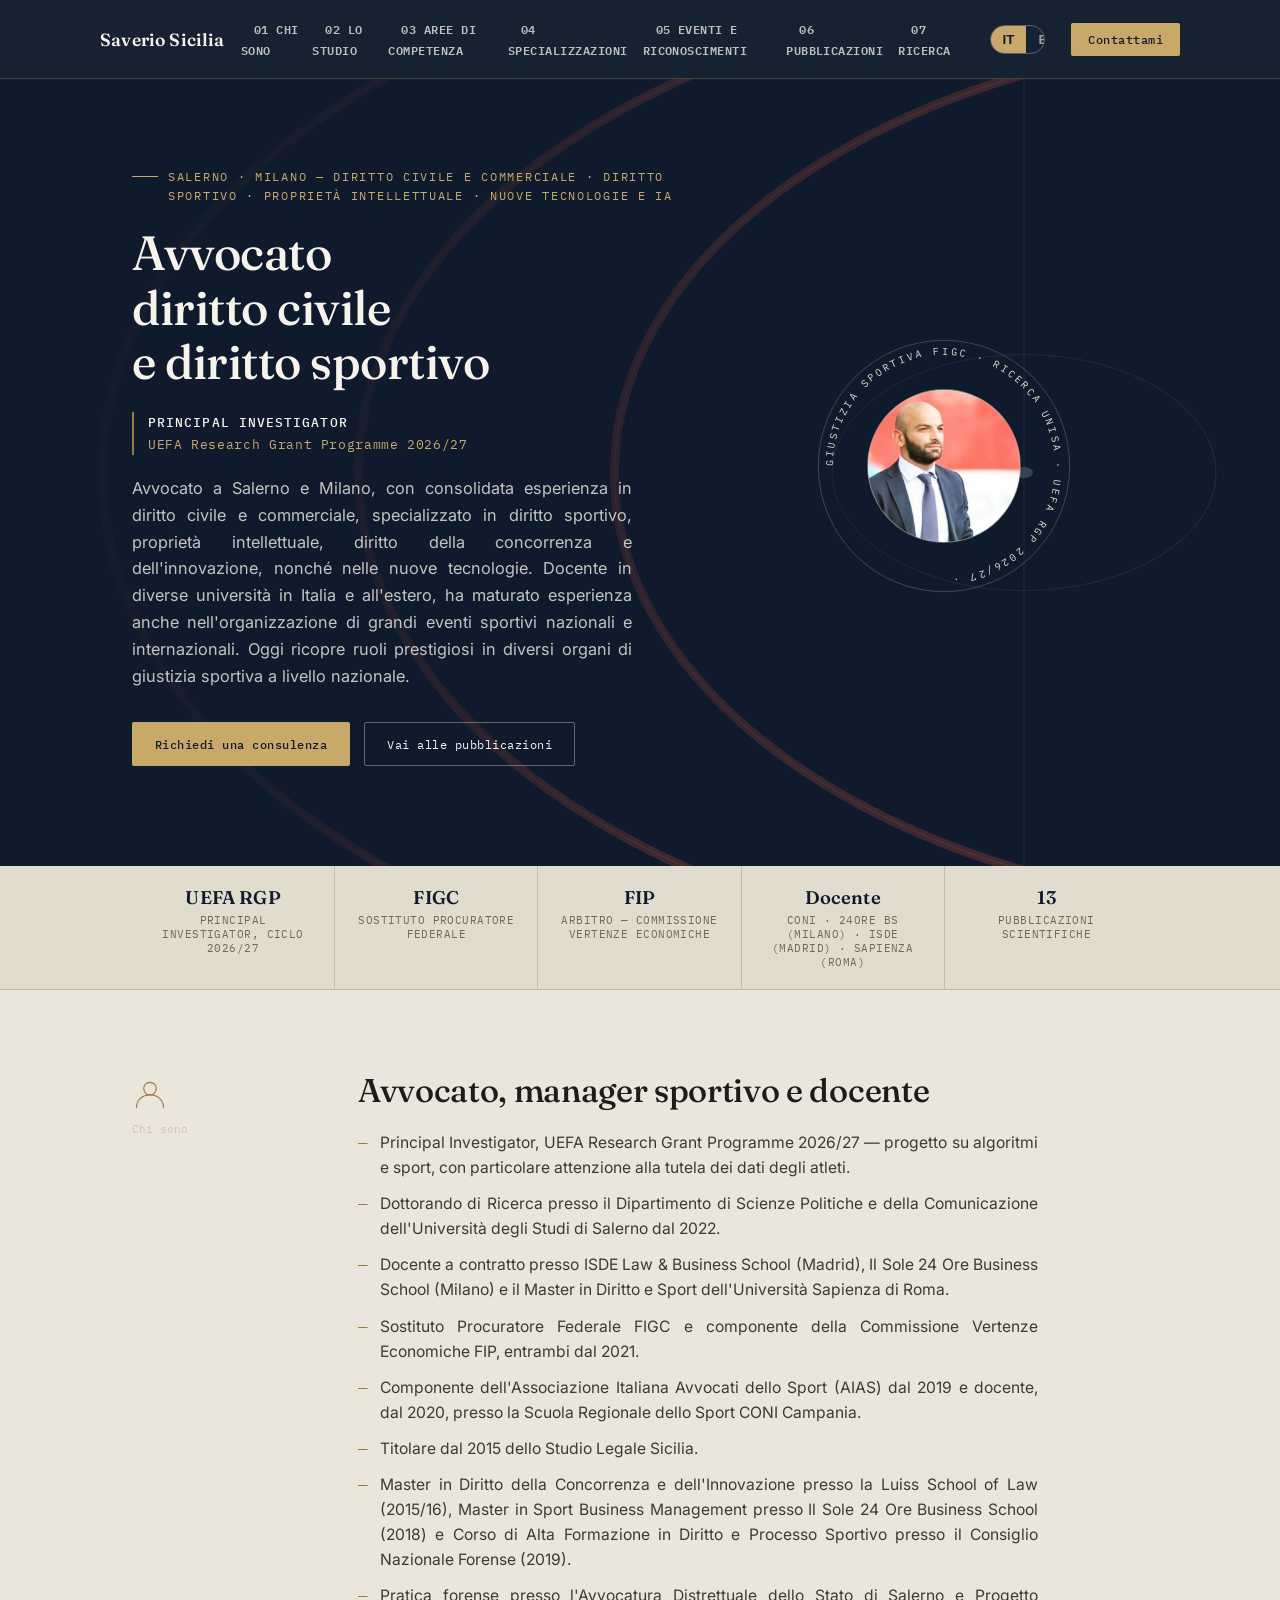
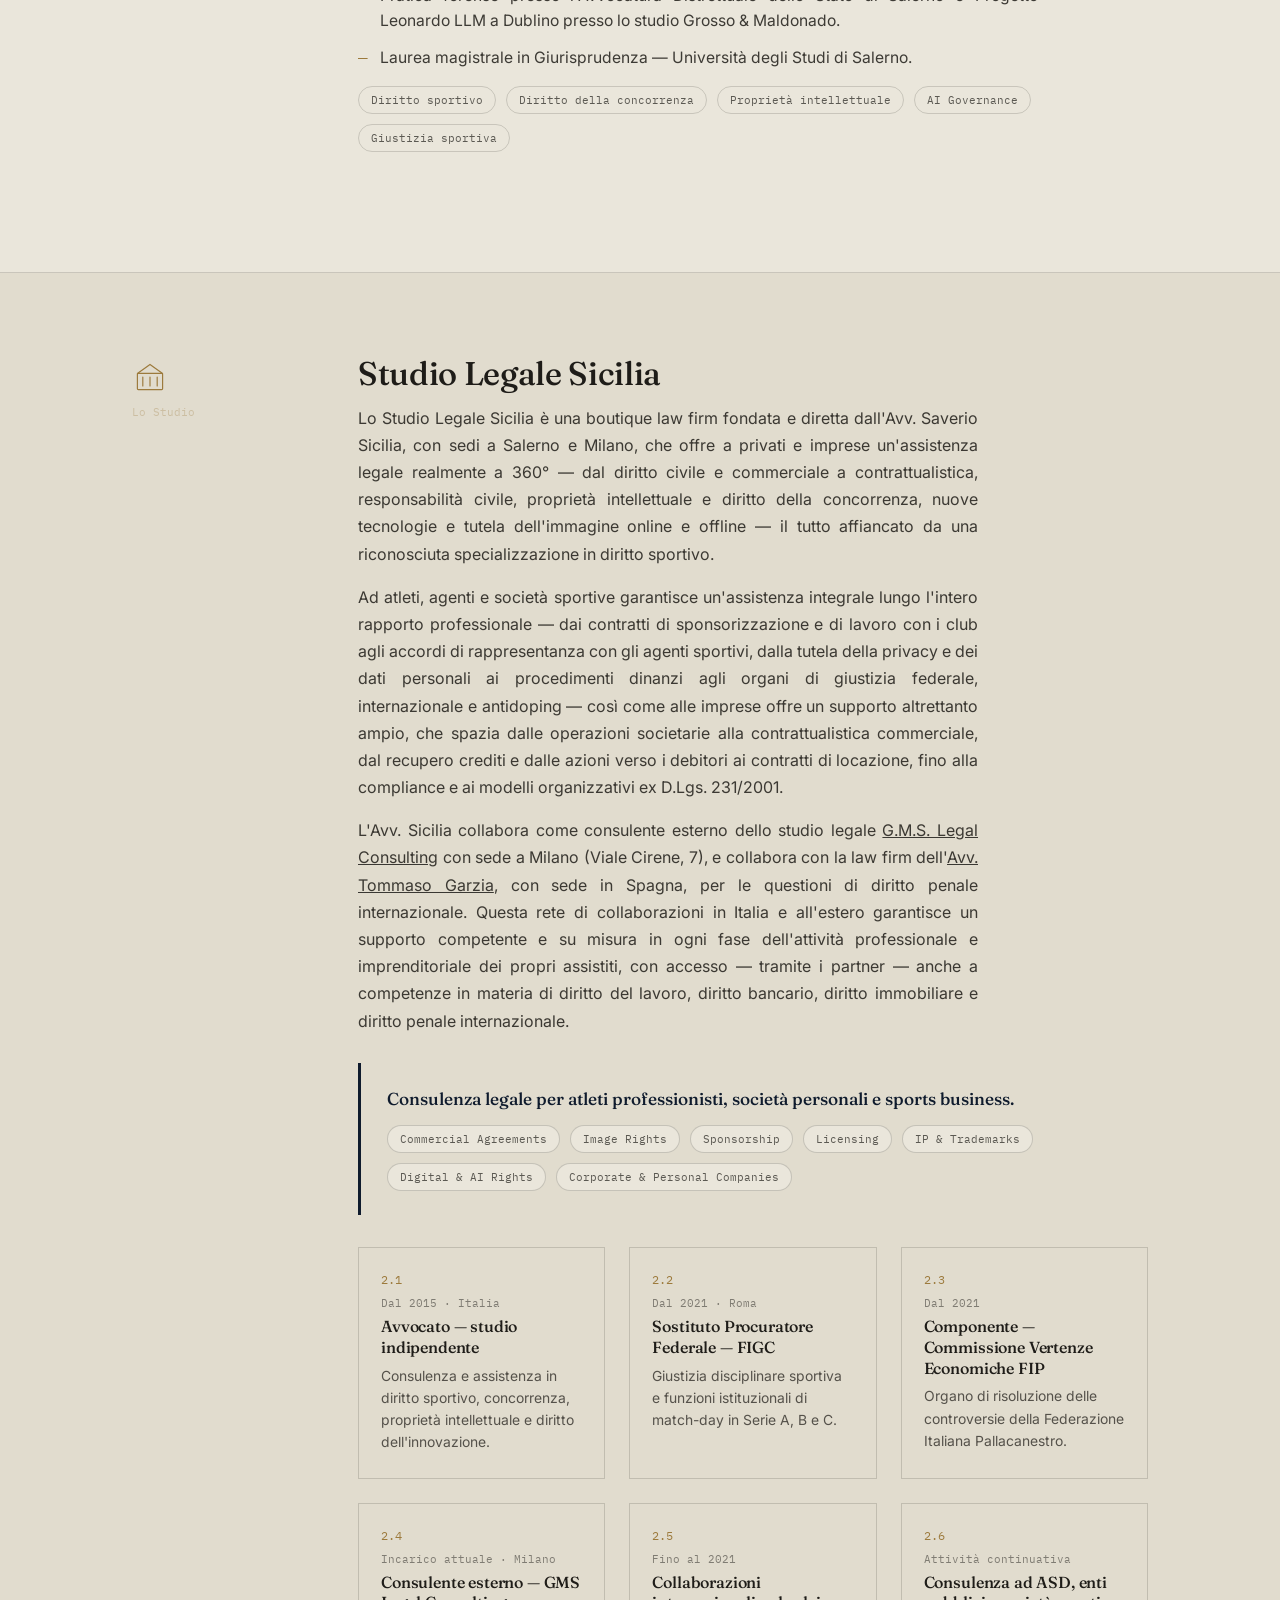
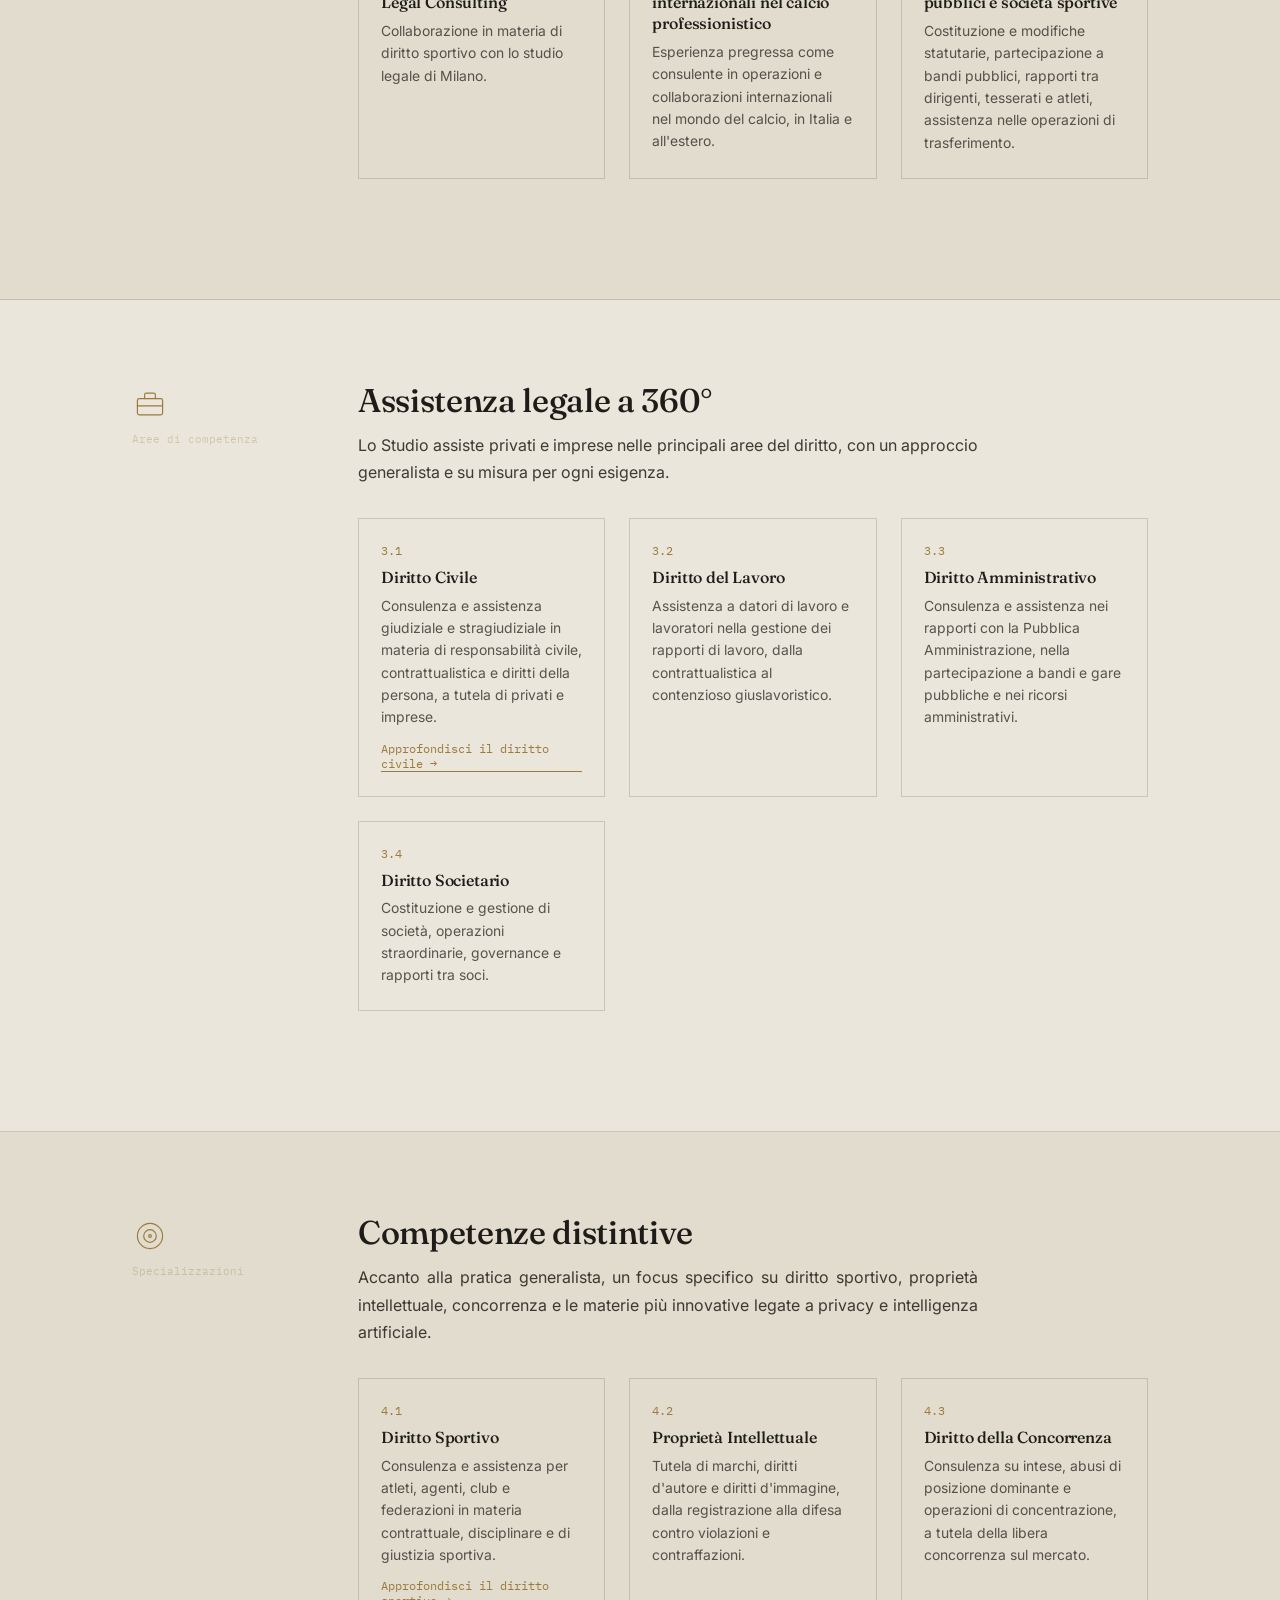
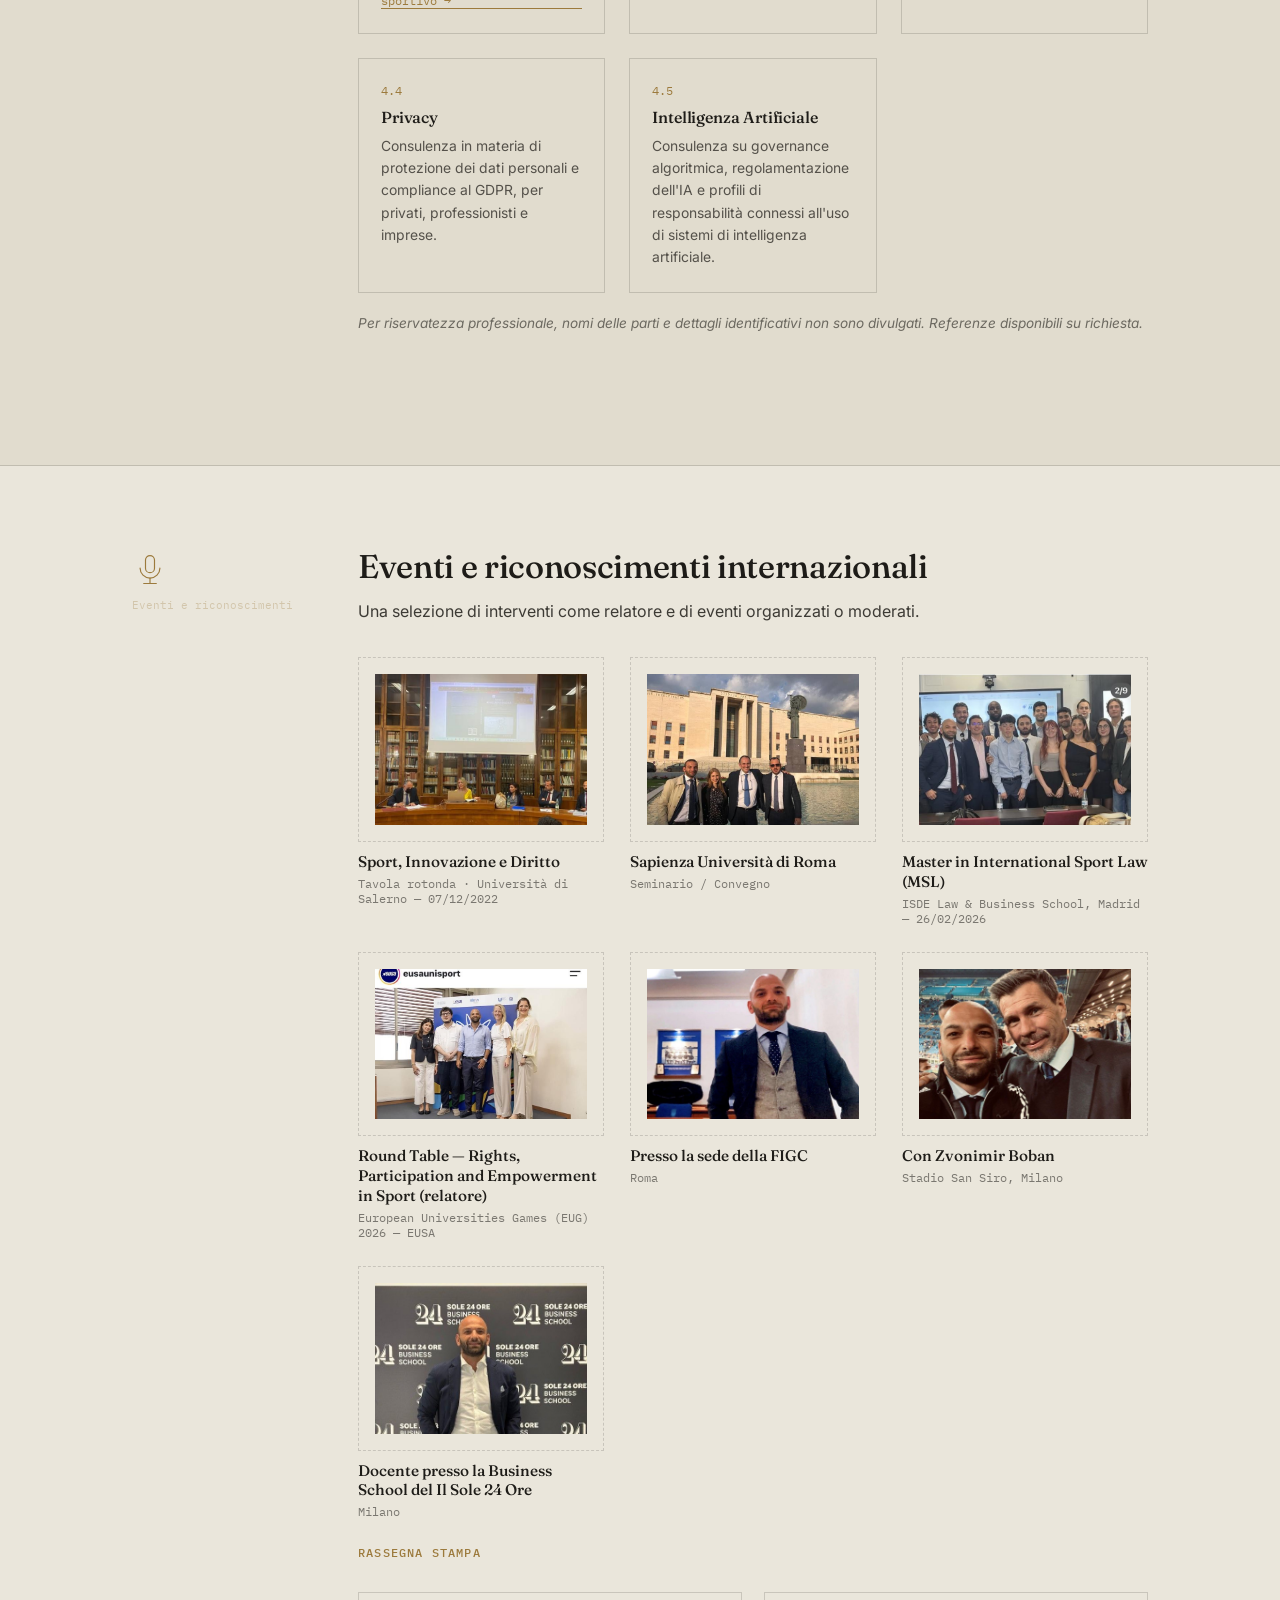
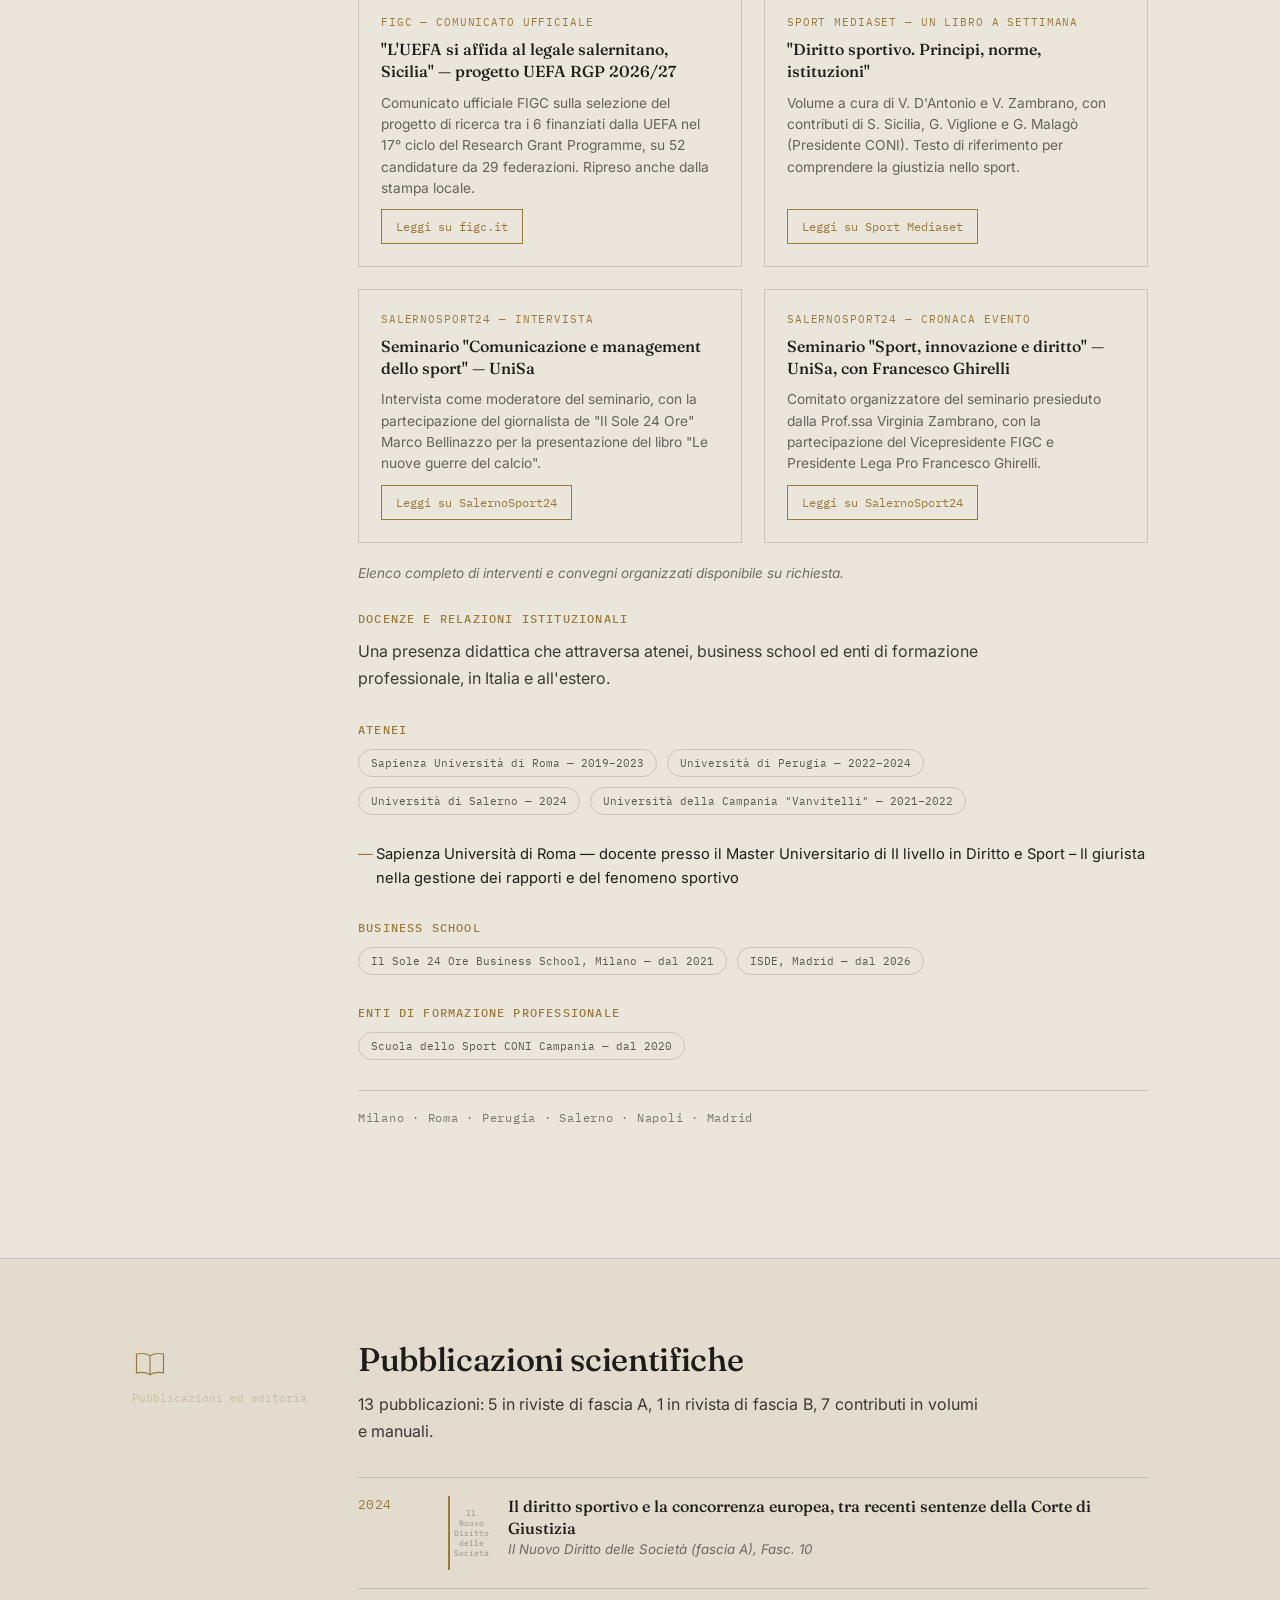
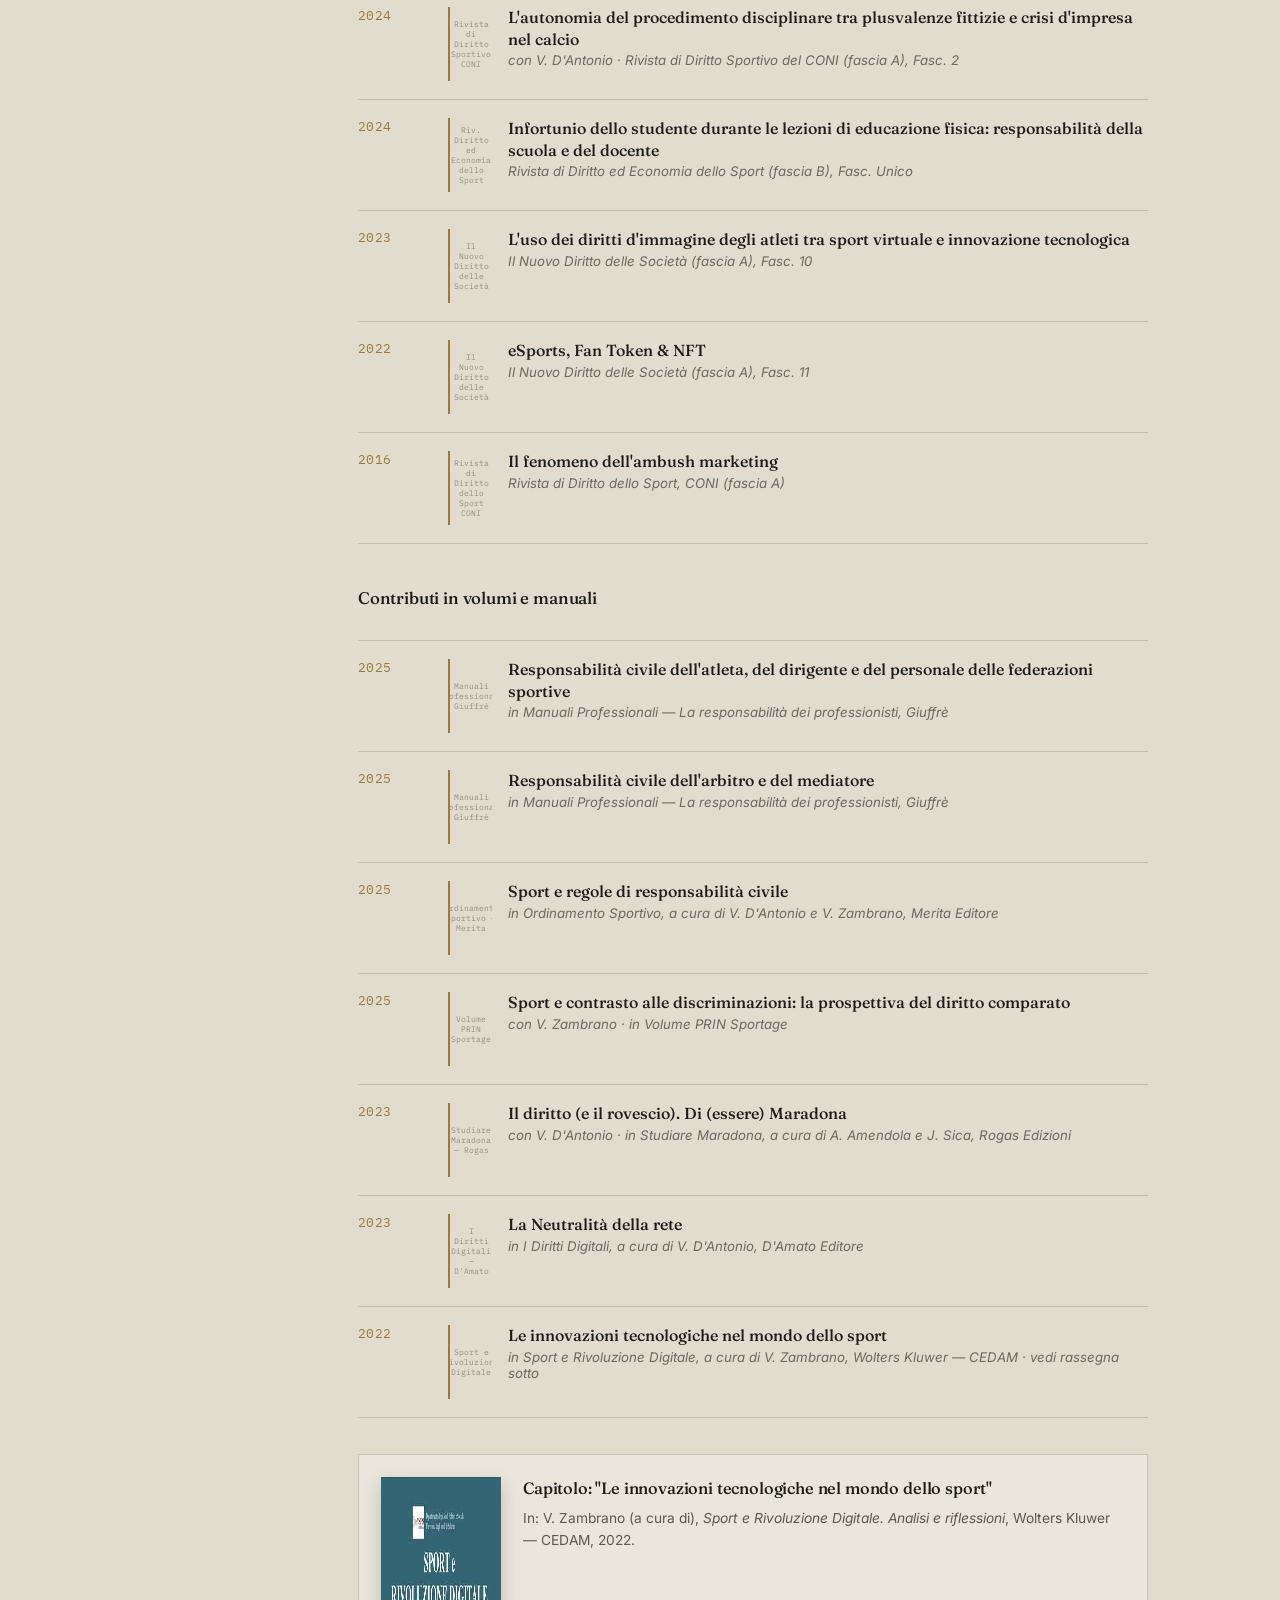
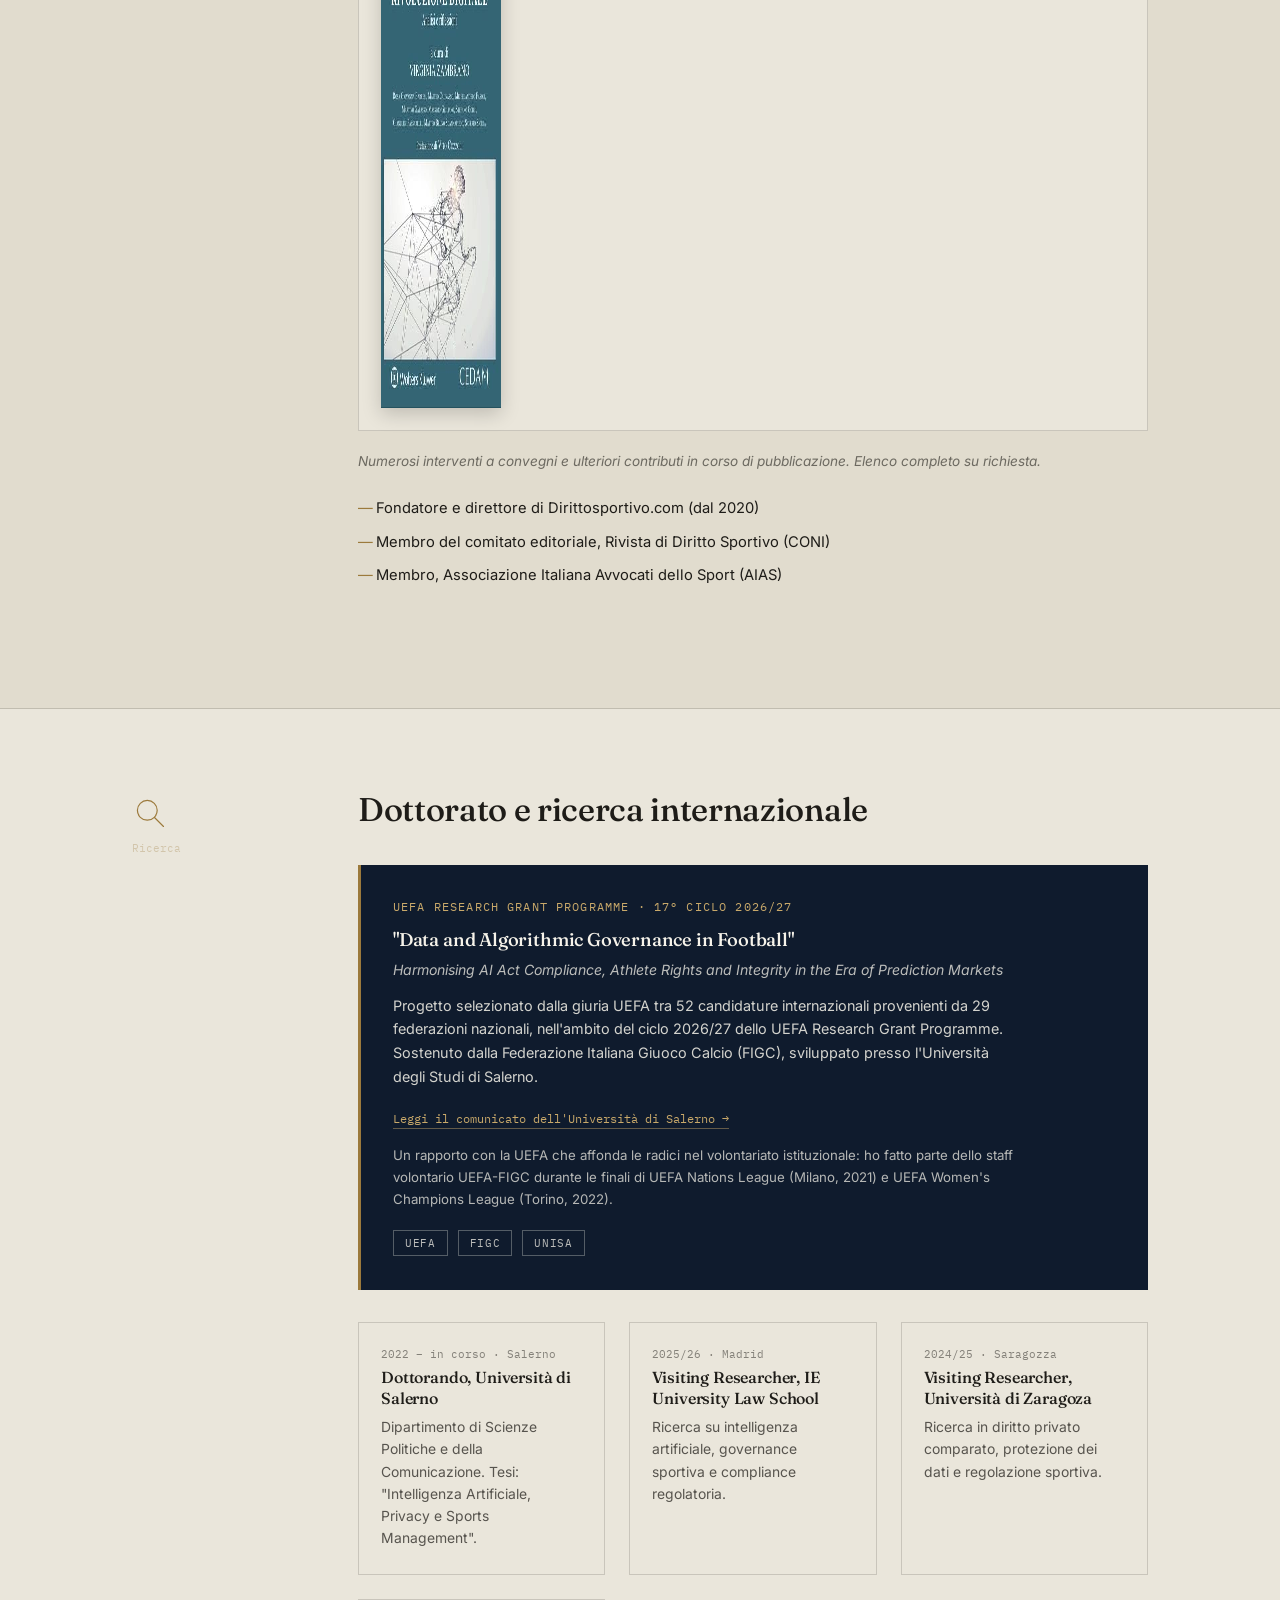
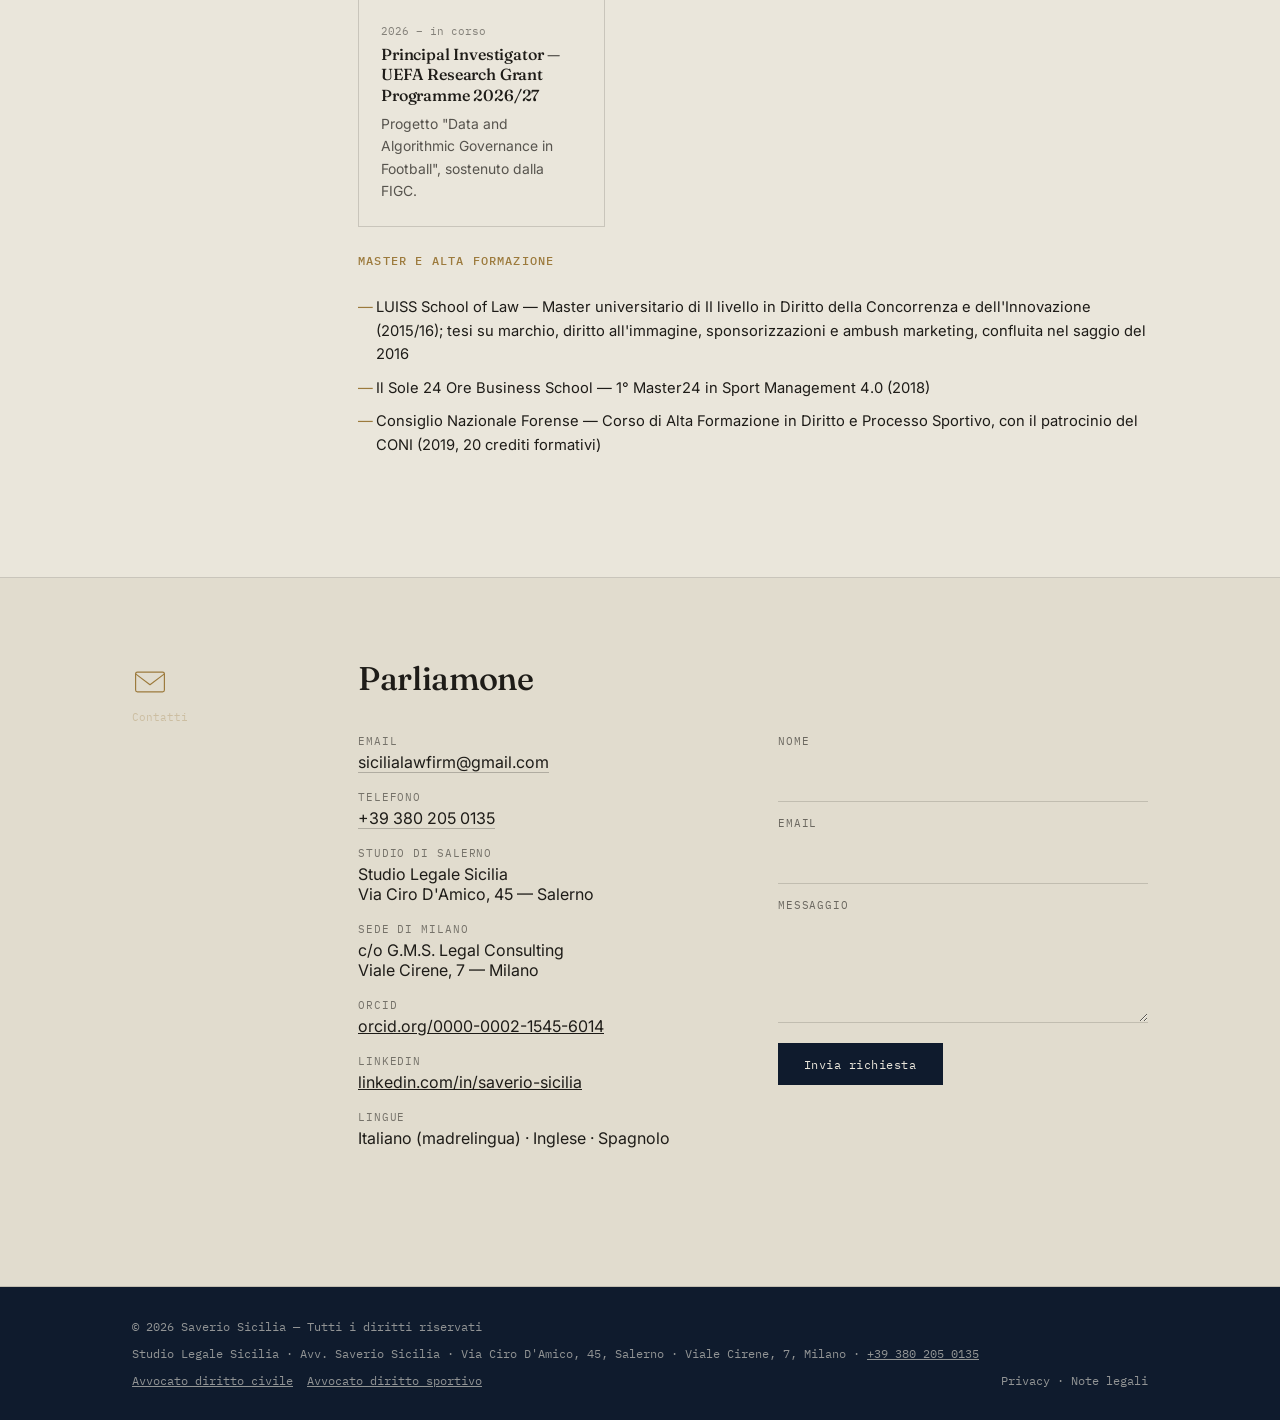
==== index.html @ bc9cfe5d "SEO e visibilità AI: pagine diritto civile e diritto sportivo, dati strutturati, foto ottimizzate - " ====
<!DOCTYPE html>
<html lang="it">
<head>
<meta charset="UTF-8">
<meta name="viewport" content="width=device-width, initial-scale=1.0">
<title>Avvocato Diritto Civile e Diritto Sportivo a Salerno e Milano | Avv. Saverio Sicilia</title>
<meta name="description" content="Avv. Saverio Sicilia — Studio Legale Sicilia, Salerno (Via Ciro D'Amico 45) e Milano (Viale Cirene 7). Avvocato civilista e di diritto sportivo: responsabilità civile, contratti, recupero crediti, contratti sportivi, agenti, sponsorizzazioni, diritti d'immagine e giustizia sportiva. Tel. +39 380 205 0135.">
<meta name="author" content="Saverio Sicilia">
<meta name="robots" content="index, follow, max-image-preview:large">
<link rel="alternate" type="text/plain" href="/llms.txt" title="Sintesi per assistenti AI">
<link rel="canonical" href="https://sicilialawfirm.it/">
<meta name="msvalidate.01" content="A976DEEF75B888488E20E91839288352" />

<meta property="og:type" content="website">
<meta property="og:site_name" content="Studio Legale Sicilia">
<meta property="og:title" content="Avvocato Diritto Civile e Diritto Sportivo a Salerno e Milano | Avv. Saverio Sicilia">
<meta property="og:description" content="Avv. Saverio Sicilia — Studio Legale Sicilia, Salerno (Via Ciro D'Amico 45) e Milano (Viale Cirene 7). Avvocato civilista e di diritto sportivo: responsabilità civile, contratti, recupero crediti, contratti sportivi, agenti, sponsorizzazioni, diritti d'immagine e giustizia sportiva. Tel. +39 380 205 0135.">
<meta property="og:url" content="https://sicilialawfirm.it/">
<meta property="og:locale" content="it_IT">
<meta name="twitter:card" content="summary">
<meta name="twitter:title" content="Avvocato Diritto Civile e Diritto Sportivo a Salerno e Milano | Avv. Saverio Sicilia">
<meta name="twitter:description" content="Avv. Saverio Sicilia — Studio Legale Sicilia, Salerno (Via Ciro D'Amico 45) e Milano (Viale Cirene 7). Avvocato civilista e di diritto sportivo: responsabilità civile, contratti, recupero crediti, contratti sportivi, agenti, sponsorizzazioni, diritti d'immagine e giustizia sportiva. Tel. +39 380 205 0135.">

<script type="application/ld+json">
{
 "@context": "https://schema.org",
 "@graph": [
  {
   "@type": "Person",
   "@id": "https://sicilialawfirm.it/#saverio-sicilia",
   "name": "Saverio Sicilia",
   "honorificPrefix": "Avv.",
   "jobTitle": "Avvocato",
   "url": "https://sicilialawfirm.it/",
   "image": "https://sicilialawfirm.it/img/avv-saverio-sicilia.jpg",
   "email": "mailto:sicilialawfirm@gmail.com",
   "telephone": "+39 380 205 0135",
   "worksFor": {
    "@id": "https://sicilialawfirm.it/#studio"
   },
   "alumniOf": [
    {
     "@type": "CollegeOrUniversity",
     "name": "Università degli Studi di Salerno"
    },
    {
     "@type": "CollegeOrUniversity",
     "name": "Luiss School of Law"
    }
   ],
   "memberOf": [
    {
     "@type": "Organization",
     "name": "Associazione Italiana Avvocati dello Sport (AIAS)"
    }
   ],
   "knowsAbout": [
    "Diritto civile",
    "Responsabilità civile e risarcimento del danno",
    "Contrattualistica",
    "Recupero crediti",
    "Locazioni",
    "Diritto condominiale",
    "Diritto commerciale",
    "Diritto sportivo",
    "Giustizia sportiva",
    "Contratti di lavoro sportivo",
    "Agenti sportivi",
    "Sponsorizzazioni sportive",
    "Diritti d'immagine degli atleti",
    "Proprietà intellettuale",
    "Diritto della concorrenza",
    "Privacy e GDPR",
    "Intelligenza artificiale e AI Act"
   ],
   "knowsLanguage": [
    "it",
    "en",
    "es"
   ],
   "sameAs": [
    "https://www.linkedin.com/in/saverio-sicilia",
    "https://orcid.org/0000-0002-1545-6014",
    "https://www.figc.it/it/federazione/news/uefa-research-grant-programme-2026-27-il-progetto-di-ricerca-dellavvocato-saverio-sicilia-e-supportato-dalla-figc-tra-i-lavori-selezionati-l1f13q9u",
    "https://www.unisa.it/unisa-rescue-page/dettaglio/id/529/module/326/row/30064/uefa-seleziona-un-progetto-dell-universita-di-salerno"
   ]
  },
  {
   "@type": [
    "LegalService",
    "Attorney"
   ],
   "@id": "https://sicilialawfirm.it/#studio",
   "name": "Studio Legale Sicilia",
   "alternateName": [
    "Studio Legale Avv. Saverio Sicilia",
    "Sicilia Law Firm"
   ],
   "description": "Studio legale a Salerno e Milano: diritto civile e diritto sportivo, contrattualistica, responsabilità civile, proprietà intellettuale e nuove tecnologie.",
   "url": "https://sicilialawfirm.it/",
   "telephone": "+39 380 205 0135",
   "email": "mailto:sicilialawfirm@gmail.com",
   "image": "https://sicilialawfirm.it/img/sede-figc-roma.jpg",
   "founder": {
    "@id": "https://sicilialawfirm.it/#saverio-sicilia"
   },
   "foundingDate": "2015",
   "address": {
    "@type": "PostalAddress",
    "streetAddress": "Via Ciro D'Amico, 45",
    "addressLocality": "Salerno",
    "addressRegion": "SA",
    "addressCountry": "IT"
   },
   "location": [
    {
     "@type": "Place",
     "name": "Studio Legale Sicilia — Salerno",
     "address": {
      "@type": "PostalAddress",
      "streetAddress": "Via Ciro D'Amico, 45",
      "addressLocality": "Salerno",
      "addressRegion": "SA",
      "addressCountry": "IT"
     }
    },
    {
     "@type": "Place",
     "name": "Sede di Milano c/o G.M.S. Legal Consulting",
     "address": {
      "@type": "PostalAddress",
      "streetAddress": "Viale Cirene, 7",
      "addressLocality": "Milano",
      "addressRegion": "MI",
      "addressCountry": "IT"
     }
    }
   ],
   "areaServed": [
    {
     "@type": "City",
     "name": "Salerno"
    },
    {
     "@type": "City",
     "name": "Milano"
    },
    {
     "@type": "AdministrativeArea",
     "name": "Campania"
    },
    {
     "@type": "AdministrativeArea",
     "name": "Lombardia"
    },
    {
     "@type": "Country",
     "name": "Italia"
    }
   ],
   "knowsAbout": [
    "Diritto civile",
    "Responsabilità civile e risarcimento del danno",
    "Contrattualistica",
    "Recupero crediti",
    "Locazioni",
    "Diritto condominiale",
    "Diritto commerciale",
    "Diritto sportivo",
    "Giustizia sportiva",
    "Contratti di lavoro sportivo",
    "Agenti sportivi",
    "Sponsorizzazioni sportive",
    "Diritti d'immagine degli atleti",
    "Proprietà intellettuale",
    "Diritto della concorrenza",
    "Privacy e GDPR",
    "Intelligenza artificiale e AI Act"
   ],
   "hasOfferCatalog": {
    "@type": "OfferCatalog",
    "name": "Aree di attività",
    "itemListElement": [
     {
      "@type": "Offer",
      "itemOffered": {
       "@type": "Service",
       "name": "Avvocato diritto civile",
       "url": "https://sicilialawfirm.it/avvocato-diritto-civile/"
      }
     },
     {
      "@type": "Offer",
      "itemOffered": {
       "@type": "Service",
       "name": "Avvocato diritto sportivo",
       "url": "https://sicilialawfirm.it/avvocato-diritto-sportivo/"
      }
     }
    ]
   },
   "sameAs": [
    "https://www.linkedin.com/in/saverio-sicilia",
    "https://orcid.org/0000-0002-1545-6014",
    "https://www.figc.it/it/federazione/news/uefa-research-grant-programme-2026-27-il-progetto-di-ricerca-dellavvocato-saverio-sicilia-e-supportato-dalla-figc-tra-i-lavori-selezionati-l1f13q9u",
    "https://www.unisa.it/unisa-rescue-page/dettaglio/id/529/module/326/row/30064/uefa-seleziona-un-progetto-dell-universita-di-salerno"
   ]
  },
  {
   "@type": "WebSite",
   "@id": "https://sicilialawfirm.it/#website",
   "url": "https://sicilialawfirm.it/",
   "name": "Studio Legale Sicilia — Avv. Saverio Sicilia",
   "inLanguage": [
    "it-IT",
    "en"
   ],
   "publisher": {
    "@id": "https://sicilialawfirm.it/#studio"
   }
  }
 ]
}
</script>

<link rel="preconnect" href="https://fonts.googleapis.com">
<link href="https://fonts.googleapis.com/css2?family=Fraunces:opsz,wght@9..144,300;9..144,400;9..144,500;9..144,600&family=Inter:wght@400;500;600;700&family=IBM+Plex+Mono:wght@400;500&display=swap" rel="stylesheet">
<link rel="stylesheet" href="/assets/style.css">
</head>
<body class="lang-it">

<header>
  <div class="wrap navbar">
    <a href="#top" class="brand">Saverio Sicilia</a>
    <button class="nav-toggle" id="navToggle" aria-expanded="false" aria-controls="navLinks">MENU</button>
    <div class="navbar-right">
      <ul class="links" id="navLinks">
        <li><a href="#chi-sono"><span class="it">01 Chi sono</span><span class="en">01 About</span></a></li>
        <li><a href="#studio"><span class="it">02 Lo Studio</span><span class="en">02 The Firm</span></a></li>
        <li><a href="#aree-competenza"><span class="it">03 Aree di competenza</span><span class="en">03 Practice Areas</span></a></li>
        <li><a href="#specializzazioni"><span class="it">04 Specializzazioni</span><span class="en">04 Specialisations</span></a></li>
        <li><a href="#eventi"><span class="it">05 Eventi e riconoscimenti</span><span class="en">05 Events & Recognitions</span></a></li>
        <li><a href="#pubblicazioni"><span class="it">06 Pubblicazioni</span><span class="en">06 Publications</span></a></li>
        <li><a href="#ricerca"><span class="it">07 Ricerca</span><span class="en">07 Research</span></a></li>
      </ul>
      <div class="lang-switch">
        <button id="btnIt" class="active" onclick="setLang('it')">IT</button>
        <button id="btnEn" onclick="setLang('en')">EN</button>
      </div>
      <a href="#contatti" class="btn btn-primary nav-cta"><span class="it">Contattami</span><span class="en">Contact</span></a>
    </div>
  </div>
</header>

<section class="hero" id="top">
  <div class="pitch-lines" aria-hidden="true">
    <svg viewBox="0 0 100 100" preserveAspectRatio="none">
      <!-- pista d'atletica stilizzata: curve concentriche sul lato destro -->
      <g fill="none" stroke-linecap="round">
        <path d="M 76 118 A 62 62 0 0 1 76 -18" stroke="var(--track-red)" stroke-width="9" opacity="0.85" vector-effect="non-scaling-stroke"/>
        <path d="M 76 118 A 62 62 0 0 1 76 -18" stroke="#F6F3EA" stroke-width="0.4" opacity="0.55" vector-effect="non-scaling-stroke"/>
        <path d="M 90 112 A 48 48 0 0 1 90 -12" stroke="var(--track-red)" stroke-width="9" opacity="0.7" vector-effect="non-scaling-stroke"/>
        <path d="M 90 112 A 48 48 0 0 1 90 -12" stroke="#F6F3EA" stroke-width="0.4" opacity="0.45" vector-effect="non-scaling-stroke"/>
        <path d="M 104 106 A 34 34 0 0 1 104 -6" stroke="var(--track-red)" stroke-width="9" opacity="0.55" vector-effect="non-scaling-stroke"/>
        <path d="M 104 106 A 34 34 0 0 1 104 -6" stroke="#F6F3EA" stroke-width="0.4" opacity="0.35" vector-effect="non-scaling-stroke"/>
      </g>
      <!-- campo interno: linee di gioco -->
      <g stroke="#F6F3EA" fill="none" opacity="0.3" vector-effect="non-scaling-stroke">
        <circle cx="80" cy="50" r="15" stroke-width="0.4" vector-effect="non-scaling-stroke"/>
        <circle cx="80" cy="50" r="0.7" fill="#F6F3EA" stroke="none"/>
        <line x1="80" y1="0" x2="80" y2="100" stroke-width="0.4" vector-effect="non-scaling-stroke"/>
      </g>
    </svg>
  </div>
  <div class="wrap">
    <div>
      <div class="eyebrow"><span class="bar"></span>
        <span class="it">Salerno · Milano — Diritto Civile e Commerciale · Diritto Sportivo · Proprietà Intellettuale · Nuove Tecnologie e IA</span>
        <span class="en">Salerno · Milan — Civil & Commercial Law · Sports Law · Intellectual Property · New Technologies & AI</span>
      </div>
      <h1>
        <span class="it">Avvocato<br>diritto civile<br>e diritto sportivo</span>
        <span class="en">Attorney-at-Law<br>civil law<br>and sports law</span>
      </h1>
      <div class="uefa-tag">
        <strong>Principal Investigator</strong>
        UEFA Research Grant Programme 2026/27
      </div>
      <p class="lede">
        <span class="it">Avvocato a Salerno e Milano, con consolidata esperienza in diritto civile e commerciale, specializzato in diritto sportivo, proprietà intellettuale, diritto della concorrenza e dell'innovazione, nonché nelle nuove tecnologie. Docente in diverse università in Italia e all'estero, ha maturato esperienza anche nell'organizzazione di grandi eventi sportivi nazionali e internazionali. Oggi ricopre ruoli prestigiosi in diversi organi di giustizia sportiva a livello nazionale.</span>
        <span class="en">Attorney-at-Law based in Salerno and Milan, with solid experience in civil and commercial law, specialising in sports law, intellectual property, competition and innovation law, as well as new technologies. A lecturer at several universities in Italy and abroad, he has also gained experience organising major national and international sporting events. He currently holds prestigious roles within several national sports justice bodies.</span>
      </p>
      <div class="cta-row">
        <a href="#contatti" class="btn btn-primary"><span class="it">Richiedi una consulenza</span><span class="en">Get in touch</span></a>
        <a href="#pubblicazioni" class="btn btn-ghost"><span class="it">Vai alle pubblicazioni</span><span class="en">View publications</span></a>
      </div>
    </div>
    <div class="seal-wrap">
      <div class="seal" aria-hidden="true">
        <svg viewBox="0 0 300 300">
          <defs>
            <clipPath id="photoClip"><circle cx="150" cy="150" r="88"/></clipPath>
          </defs>
          <image x="62" y="62" width="176" height="176" href="/img/avv-saverio-sicilia.jpg" clip-path="url(#photoClip)" preserveAspectRatio="xMidYMid slice"/>
          <circle cx="150" cy="150" r="88" fill="none" stroke="#E7E1D2" stroke-opacity="0.4" stroke-width="1.5"/>
          <g class="seal-ring-text">
            <path id="ringPath" d="M 150,150 m -128,0 a 128,128 0 1,1 256,0 a 128,128 0 1,1 -256,0" fill="none"/>
            <text font-family="IBM Plex Mono, monospace" font-size="11.5" fill="#E7E1D2" letter-spacing="3">
              <textPath href="#ringPath" startOffset="0%">GIUSTIZIA SPORTIVA FIGC · RICERCA UNISA · UEFA RGP 2026/27 ·</textPath>
            </text>
          </g>
          <circle cx="150" cy="150" r="145" fill="none" stroke="#E7E1D2" stroke-opacity="0.25"/>
        </svg>
      </div>
    </div>
  </div>
</section>

<div class="trust-bar">
  <div class="wrap">
    <div class="trust-item">
      <span class="trust-num">UEFA RGP</span>
      <span class="trust-label it">Principal Investigator, ciclo 2026/27</span><span class="trust-label en">Principal Investigator, 2026/27 cycle</span>
    </div>
    <div class="trust-item">
      <span class="trust-num">FIGC</span>
      <span class="trust-label it">Sostituto Procuratore Federale</span><span class="trust-label en">Deputy Federal Prosecutor</span>
    </div>
    <div class="trust-item">
      <span class="trust-num">FIP</span>
      <span class="trust-label it">Arbitro — Commissione Vertenze Economiche</span><span class="trust-label en">Arbitrator — Economic Disputes Commission</span>
    </div>
    <div class="trust-item">
      <span class="trust-num">Docente</span>
      <span class="trust-label it">CONI · 24ORE BS (Milano) · ISDE (Madrid) · Sapienza (Roma)</span><span class="trust-label en">CONI · 24ORE BS (Milan) · ISDE (Madrid) · Sapienza (Rome)</span>
    </div>
    <div class="trust-item">
      <span class="trust-num">13</span>
      <span class="trust-label it">Pubblicazioni scientifiche</span><span class="trust-label en">Scientific publications</span>
    </div>
  </div>
</div>

<section class="article" id="chi-sono">
  <div class="wrap">
    <div class="art-head">
      <div class="art-num">
        <svg class="art-icon" viewBox="0 0 40 40" xmlns="http://www.w3.org/2000/svg"><circle cx="20" cy="14" r="7"/><path d="M5 35c0-8.5 6.5-14 15-14s15 5.5 15 14"/></svg>
        <span><span class="it">Chi sono</span><span class="en">About</span></span></div>
      <div>
        <h2 class="reveal"><span class="it">Avvocato, manager sportivo e docente</span><span class="en">Attorney-at-Law, sports manager and lecturer</span></h2>
        <ul class="key-points reveal">
          <li><span class="it">Principal Investigator, UEFA Research Grant Programme 2026/27 — progetto su algoritmi e sport, con particolare attenzione alla tutela dei dati degli atleti.</span><span class="en">Principal Investigator, UEFA Research Grant Programme 2026/27 — a project on algorithms and sport, with particular attention to athlete data protection.</span></li>
          <li><span class="it">Dottorando di Ricerca presso il Dipartimento di Scienze Politiche e della Comunicazione dell'Università degli Studi di Salerno dal 2022.</span><span class="en">PhD candidate at the Department of Political and Communication Sciences, University of Salerno, since 2022.</span></li>
          <li><span class="it">Docente a contratto presso ISDE Law &amp; Business School (Madrid), Il Sole 24 Ore Business School (Milano) e il Master in Diritto e Sport dell'Università Sapienza di Roma.</span><span class="en">Adjunct lecturer at ISDE Law &amp; Business School (Madrid), Il Sole 24 Ore Business School (Milan) and the Master's in Sports Law at Sapienza University of Rome.</span></li>
          <li><span class="it">Sostituto Procuratore Federale FIGC e componente della Commissione Vertenze Economiche FIP, entrambi dal 2021.</span><span class="en">Deputy Federal Prosecutor at FIGC and member of the FIP Economic Disputes Commission, both since 2021.</span></li>
          <li><span class="it">Componente dell'Associazione Italiana Avvocati dello Sport (AIAS) dal 2019 e docente, dal 2020, presso la Scuola Regionale dello Sport CONI Campania.</span><span class="en">Member of the Italian Association of Sports Lawyers (AIAS) since 2019 and lecturer at the CONI Campania Regional School of Sport since 2020.</span></li>
          <li><span class="it">Titolare dal 2015 dello Studio Legale Sicilia.</span><span class="en">Founder of Studio Legale Sicilia since 2015.</span></li>
          <li><span class="it">Master in Diritto della Concorrenza e dell'Innovazione presso la Luiss School of Law (2015/16), Master in Sport Business Management presso Il Sole 24 Ore Business School (2018) e Corso di Alta Formazione in Diritto e Processo Sportivo presso il Consiglio Nazionale Forense (2019).</span><span class="en">Master's in Competition and Innovation Law at Luiss School of Law (2015/16), Master's in Sport Business Management at Il Sole 24 Ore Business School (2018) and Advanced Training Course in Sports Law and Procedure at the Italian National Bar Council (CNF) (2019).</span></li>
          <li><span class="it">Pratica forense presso l'Avvocatura Distrettuale dello Stato di Salerno e Progetto Leonardo LLM a Dublino presso lo studio Grosso &amp; Maldonado.</span><span class="en">Legal traineeship at the District State Advocacy Office of Salerno and Leonardo LLM Project in Dublin at Grosso &amp; Maldonado.</span></li>
          <li><span class="it">Laurea magistrale in Giurisprudenza — Università degli Studi di Salerno.</span><span class="en">Master's degree in Law — University of Salerno.</span></li>
        </ul>
        <div class="tag-row reveal">
          <span class="tag it">Diritto sportivo</span><span class="tag en">Sports law</span>
          <span class="tag it">Diritto della concorrenza</span><span class="tag en">Competition law</span>
          <span class="tag it">Proprietà intellettuale</span><span class="tag en">Intellectual property</span>
          <span class="tag it">AI Governance</span><span class="tag en">AI Governance</span>
          <span class="tag it">Giustizia sportiva</span><span class="tag en">Sports justice</span>
        </div>
      </div>
    </div>
  </div>
</section>

<section class="article alt" id="studio">
  <div class="wrap">
    <div class="art-head">
      <div class="art-num">
        <svg class="art-icon" viewBox="0 0 40 40" xmlns="http://www.w3.org/2000/svg"><rect x="6" y="16" width="28" height="18" rx="1"/><path d="M6 16 20 6 34 16"/><line x1="12" y1="20" x2="12" y2="30"/><line x1="20" y1="20" x2="20" y2="30"/><line x1="28" y1="20" x2="28" y2="30"/></svg>
        <span><span class="it">Lo Studio</span><span class="en">The Firm</span></span></div>
      <div>
        <h2 class="reveal"><span class="it">Studio Legale Sicilia</span><span class="en">Studio Legale Sicilia</span></h2>
        <p class="sub reveal">
          <span class="it">Lo Studio Legale Sicilia è una boutique law firm fondata e diretta dall'Avv. Saverio Sicilia, con sedi a Salerno e Milano, che offre a privati e imprese un'assistenza legale realmente a 360° — dal diritto civile e commerciale a contrattualistica, responsabilità civile, proprietà intellettuale e diritto della concorrenza, nuove tecnologie e tutela dell'immagine online e offline — il tutto affiancato da una riconosciuta specializzazione in diritto sportivo.</span>
          <span class="en">Studio Legale Sicilia is a boutique law firm founded and led by Avv. Saverio Sicilia, with offices in Salerno and Milan, providing private clients and businesses with truly comprehensive legal assistance — from civil and commercial law to contracts, civil liability, intellectual property and competition law, new technologies, and online and offline image protection — alongside a recognised specialisation in sports law.</span>
        </p>
        <p class="sub reveal" style="margin-top:14px;">
          <span class="it">Ad atleti, agenti e società sportive garantisce un'assistenza integrale lungo l'intero rapporto professionale — dai contratti di sponsorizzazione e di lavoro con i club agli accordi di rappresentanza con gli agenti sportivi, dalla tutela della privacy e dei dati personali ai procedimenti dinanzi agli organi di giustizia federale, internazionale e antidoping — così come alle imprese offre un supporto altrettanto ampio, che spazia dalle operazioni societarie alla contrattualistica commerciale, dal recupero crediti e dalle azioni verso i debitori ai contratti di locazione, fino alla compliance e ai modelli organizzativi ex D.Lgs. 231/2001.</span>
          <span class="en">For athletes, agents and sports clubs, it provides integrated assistance throughout the entire professional relationship — from sponsorship and employment contracts with clubs to representation agreements with sports agents, from privacy and data protection to proceedings before federal, international and anti-doping justice bodies — while offering businesses equally broad support, spanning corporate transactions, commercial contracts, debt recovery and actions against debtors, lease agreements, and compliance and organisational models under Legislative Decree 231/2001.</span>
        </p>
        <p class="sub reveal" style="margin-top:14px;">
          <span class="it">L'Avv. Sicilia collabora come consulente esterno dello studio legale <a href="https://www.gmslegal.it/index?lng=2" target="_blank" rel="noopener">G.M.S. Legal Consulting</a> con sede a Milano (Viale Cirene, 7), e collabora con la law firm dell'<a href="https://www.tommasogarzia.com" target="_blank" rel="noopener">Avv. Tommaso Garzia</a>, con sede in Spagna, per le questioni di diritto penale internazionale. Questa rete di collaborazioni in Italia e all'estero garantisce un supporto competente e su misura in ogni fase dell'attività professionale e imprenditoriale dei propri assistiti, con accesso — tramite i partner — anche a competenze in materia di diritto del lavoro, diritto bancario, diritto immobiliare e diritto penale internazionale.</span>
          <span class="en">Avv. Sicilia also works as an external consultant for the law firm <a href="https://www.gmslegal.it/index?lng=2" target="_blank" rel="noopener">G.M.S. Legal Consulting</a>, based in Milan (Viale Cirene, 7), and collaborates with the law firm of <a href="https://www.tommasogarzia.com" target="_blank" rel="noopener">Avv. Tommaso Garzia</a>, based in Spain, on international criminal law matters. This network of collaborations in Italy and abroad ensures competent, tailored support at every stage of clients' professional and business activity, with access — through its partners — to expertise in employment law, banking law, real estate law and international criminal law.</span>
        </p>

        <div class="advisory-box reveal">
          <p class="advisory-lede">
            <span class="it">Consulenza legale per atleti professionisti, società personali e sports business.</span>
            <span class="en">Legal advisory for professional athletes, personal companies and sports businesses.</span>
          </p>
          <div class="tag-row">
            <span class="tag">Commercial Agreements</span>
            <span class="tag">Image Rights</span>
            <span class="tag">Sponsorship</span>
            <span class="tag">Licensing</span>
            <span class="tag">IP &amp; Trademarks</span>
            <span class="tag">Digital &amp; AI Rights</span>
            <span class="tag">Corporate &amp; Personal Companies</span>
          </div>
        </div>

        <div class="grid-cards">
          <div class="card reveal">
            <span class="num">2.1</span>
            <span class="period it">Dal 2015 · Italia</span><span class="period en">Since 2015 · Italy</span>
            <h3 class="it">Avvocato — studio indipendente</h3><h3 class="en">Attorney-at-Law — independent practice</h3>
            <p class="it">Consulenza e assistenza in diritto sportivo, concorrenza, proprietà intellettuale e diritto dell'innovazione.</p>
            <p class="en">Advisory and litigation in sports law, competition law, intellectual property and innovation law.</p>
          </div>
          <div class="card reveal">
            <span class="num">2.2</span>
            <span class="period it">Dal 2021 · Roma</span><span class="period en">Since 2021 · Rome</span>
            <h3 class="it">Sostituto Procuratore Federale — FIGC</h3><h3 class="en">Deputy Federal Prosecutor — FIGC</h3>
            <p class="it">Giustizia disciplinare sportiva e funzioni istituzionali di match-day in Serie A, B e C.</p>
            <p class="en">Sports disciplinary justice and institutional match-day duties in Serie A, B and C.</p>
          </div>
          <div class="card reveal">
            <span class="num">2.3</span>
            <span class="period it">Dal 2021</span><span class="period en">Since 2021</span>
            <h3 class="it">Componente — Commissione Vertenze Economiche FIP</h3><h3 class="en">Member — FIP Economic Disputes Commission</h3>
            <p class="it">Organo di risoluzione delle controversie della Federazione Italiana Pallacanestro.</p>
            <p class="en">Dispute-resolution body of the Italian Basketball Federation.</p>
          </div>
          <div class="card reveal">
            <span class="num">2.4</span>
            <span class="period it">Incarico attuale · Milano</span><span class="period en">Current role · Milan</span>
            <h3 class="it">Consulente esterno — GMS Legal Consulting</h3><h3 class="en">External Consultant — GMS Legal Consulting</h3>
            <p class="it">Collaborazione in materia di diritto sportivo con lo studio legale di Milano.</p>
            <p class="en">Sports-law collaboration with the Milan-based law firm.</p>
          </div>
          <div class="card reveal">
            <span class="num">2.5</span>
            <span class="period it">Fino al 2021</span><span class="period en">Until 2021</span>
            <h3 class="it">Collaborazioni internazionali nel calcio professionistico</h3><h3 class="en">International Collaborations in Professional Football</h3>
            <p class="it">Esperienza pregressa come consulente in operazioni e collaborazioni internazionali nel mondo del calcio, in Italia e all'estero.</p>
            <p class="en">Prior experience as a consultant on international deals and collaborations in professional football, in Italy and abroad.</p>
          </div>
          <div class="card reveal">
            <span class="num">2.6</span>
            <span class="period it">Attività continuativa</span><span class="period en">Ongoing</span>
            <h3 class="it">Consulenza ad ASD, enti pubblici e società sportive</h3><h3 class="en">Advice to Amateur Sports Associations, Public Bodies & Clubs</h3>
            <p class="it">Costituzione e modifiche statutarie, partecipazione a bandi pubblici, rapporti tra dirigenti, tesserati e atleti, assistenza nelle operazioni di trasferimento.</p>
            <p class="en">Incorporation and bylaw amendments, participation in public tenders, relations between officers, members and athletes, assistance with transfer operations.</p>
          </div>
        </div>
      </div>
    </div>
  </div>
</section>

<section class="article" id="aree-competenza">
  <div class="wrap">
    <div class="art-head">
      <div class="art-num">
        <svg class="art-icon" viewBox="0 0 40 40" xmlns="http://www.w3.org/2000/svg"><rect x="6" y="14" width="28" height="18" rx="2"/><path d="M14 14v-4a2 2 0 0 1 2-2h8a2 2 0 0 1 2 2v4"/><line x1="6" y1="22" x2="34" y2="22"/></svg>
        <span><span class="it">Aree di competenza</span><span class="en">Practice Areas</span></span></div>
      <div>
        <h2 class="reveal"><span class="it">Assistenza legale a 360°</span><span class="en">Comprehensive legal assistance</span></h2>
        <p class="sub reveal">
          <span class="it">Lo Studio assiste privati e imprese nelle principali aree del diritto, con un approccio generalista e su misura per ogni esigenza.</span>
          <span class="en">The firm assists individuals and businesses across the main areas of law, with a generalist approach tailored to each need.</span>
        </p>

        <div class="grid-cards">
          <div class="card reveal">
            <span class="num">3.1</span>
            <h3 class="it">Diritto Civile</h3><h3 class="en">Civil Law</h3>
            <p class="it">Consulenza e assistenza giudiziale e stragiudiziale in materia di responsabilità civile, contrattualistica e diritti della persona, a tutela di privati e imprese.</p>
            <p class="en">Advisory and litigation support in civil liability, contract law and personal rights, for individuals and businesses.</p>
            <a class="more" href="/avvocato-diritto-civile/"><span class="it">Approfondisci il diritto civile →</span><span class="en">Civil law (Italian) →</span></a>
          </div>
          <div class="card reveal">
            <span class="num">3.2</span>
            <h3 class="it">Diritto del Lavoro</h3><h3 class="en">Employment Law</h3>
            <p class="it">Assistenza a datori di lavoro e lavoratori nella gestione dei rapporti di lavoro, dalla contrattualistica al contenzioso giuslavoristico.</p>
            <p class="en">Advisory to employers and employees on employment relationships, from contract drafting to labour litigation.</p>
          </div>
          <div class="card reveal">
            <span class="num">3.3</span>
            <h3 class="it">Diritto Amministrativo</h3><h3 class="en">Administrative Law</h3>
            <p class="it">Consulenza e assistenza nei rapporti con la Pubblica Amministrazione, nella partecipazione a bandi e gare pubbliche e nei ricorsi amministrativi.</p>
            <p class="en">Advisory and assistance in dealings with public administration, participation in public tenders and administrative appeals.</p>
          </div>
          <div class="card reveal">
            <span class="num">3.4</span>
            <h3 class="it">Diritto Societario</h3><h3 class="en">Corporate Law</h3>
            <p class="it">Costituzione e gestione di società, operazioni straordinarie, governance e rapporti tra soci.</p>
            <p class="en">Incorporation and management of companies, extraordinary transactions, governance and shareholder relations.</p>
          </div>
        </div>
      </div>
    </div>
  </div>
</section>

<section class="article alt" id="specializzazioni">
  <div class="wrap">
    <div class="art-head">
      <div class="art-num">
        <svg class="art-icon" viewBox="0 0 40 40" xmlns="http://www.w3.org/2000/svg"><circle cx="20" cy="20" r="14"/><circle cx="20" cy="20" r="7"/><circle cx="20" cy="20" r="1.5"/></svg>
        <span><span class="it">Specializzazioni</span><span class="en">Specialisations</span></span></div>
      <div>
        <h2 class="reveal"><span class="it">Competenze distintive</span><span class="en">Distinctive expertise</span></h2>
        <p class="sub reveal">
          <span class="it">Accanto alla pratica generalista, un focus specifico su diritto sportivo, proprietà intellettuale, concorrenza e le materie più innovative legate a privacy e intelligenza artificiale.</span>
          <span class="en">Alongside the generalist practice, a specific focus on sports law, intellectual property, competition law and the most innovative fields of privacy and artificial intelligence.</span>
        </p>

        <div class="grid-cards">
          <div class="card reveal">
            <span class="num">4.1</span>
            <h3 class="it">Diritto Sportivo</h3><h3 class="en">Sports Law</h3>
            <p class="it">Consulenza e assistenza per atleti, agenti, club e federazioni in materia contrattuale, disciplinare e di giustizia sportiva.</p>
            <p class="en">Advisory and assistance for athletes, agents, clubs and federations on contractual, disciplinary and sports justice matters.</p>
            <a class="more" href="/avvocato-diritto-sportivo/"><span class="it">Approfondisci il diritto sportivo →</span><span class="en">Sports law (Italian) →</span></a>
          </div>
          <div class="card reveal">
            <span class="num">4.2</span>
            <h3 class="it">Proprietà Intellettuale</h3><h3 class="en">Intellectual Property</h3>
            <p class="it">Tutela di marchi, diritti d'autore e diritti d'immagine, dalla registrazione alla difesa contro violazioni e contraffazioni.</p>
            <p class="en">Protection of trademarks, copyright and image rights, from registration to defence against infringement and counterfeiting.</p>
          </div>
          <div class="card reveal">
            <span class="num">4.3</span>
            <h3 class="it">Diritto della Concorrenza</h3><h3 class="en">Competition Law</h3>
            <p class="it">Consulenza su intese, abusi di posizione dominante e operazioni di concentrazione, a tutela della libera concorrenza sul mercato.</p>
            <p class="en">Advisory on agreements, abuse of dominant position and merger control, safeguarding fair market competition.</p>
          </div>
          <div class="card reveal">
            <span class="num">4.4</span>
            <h3 class="it">Privacy</h3><h3 class="en">Privacy</h3>
            <p class="it">Consulenza in materia di protezione dei dati personali e compliance al GDPR, per privati, professionisti e imprese.</p>
            <p class="en">Advisory on personal data protection and GDPR compliance, for individuals, professionals and businesses.</p>
          </div>
          <div class="card reveal">
            <span class="num">4.5</span>
            <h3 class="it">Intelligenza Artificiale</h3><h3 class="en">Artificial Intelligence</h3>
            <p class="it">Consulenza su governance algoritmica, regolamentazione dell'IA e profili di responsabilità connessi all'uso di sistemi di intelligenza artificiale.</p>
            <p class="en">Advisory on algorithmic governance, AI regulation and liability issues related to the use of artificial intelligence systems.</p>
          </div>
        </div>

        <p class="pub-note">
          <span class="it">Per riservatezza professionale, nomi delle parti e dettagli identificativi non sono divulgati. Referenze disponibili su richiesta.</span>
          <span class="en">For professional confidentiality, party names and identifying details are not disclosed. References available on request.</span>
        </p>
      </div>
    </div>
  </div>
</section>

<section class="article" id="eventi">
  <div class="wrap">
    <div class="art-head">
      <div class="art-num">
        <svg class="art-icon" viewBox="0 0 40 40" xmlns="http://www.w3.org/2000/svg"><rect x="15" y="4" width="10" height="19" rx="5"/><path d="M9 18a11 11 0 0 0 22 0"/><line x1="20" y1="29" x2="20" y2="35"/><line x1="13" y1="35" x2="27" y2="35"/></svg>
        <span><span class="it">Eventi e riconoscimenti</span><span class="en">Events & Recognitions</span></span></div>
      <div>
        <h2 class="reveal"><span class="it">Eventi e riconoscimenti internazionali</span><span class="en">International Events & Recognitions</span></h2>
        <p class="sub reveal">
          <span class="it">Una selezione di interventi come relatore e di eventi organizzati o moderati.</span>
          <span class="en">A selection of talks as a speaker, and events I organised or moderated.</span>
        </p>
        <div class="gallery">
          <figure class="reveal">
            <div class="photo-slot"><img src="/img/seminario-sport-innovazione-diritto-unisa.jpg" alt="Sport, Innovazione e Diritto, Università di Salerno — Avv. Saverio Sicilia" width="640" height="376" loading="lazy" decoding="async"></div>
            <figcaption>
              <span class="ev-title it">Sport, Innovazione e Diritto</span><span class="ev-title en">Sport, Innovazione e Diritto</span>
              <span class="ev-meta it">Tavola rotonda · Università di Salerno — 07/12/2022</span><span class="ev-meta en">Round table · University of Salerno — 12/07/2022</span>
            </figcaption>
          </figure>
          <figure class="reveal">
            <div class="photo-slot"><img src="/img/sapienza-roma-convegno.jpg" alt="Sapienza Università di Roma — Avv. Saverio Sicilia" width="640" height="480" loading="lazy" decoding="async"></div>
            <figcaption>
              <span class="ev-title it">Sapienza Università di Roma</span><span class="ev-title en">Sapienza University of Rome</span>
              <span class="ev-meta it">Seminario / Convegno</span><span class="ev-meta en">Seminar / Conference</span>
            </figcaption>
          </figure>
          <figure class="reveal">
            <div class="photo-slot"><img src="/img/lezione-isde-madrid-international-sport-law.jpg" alt="Lezione Master in International Sport Law, ISDE Madrid — Avv. Saverio Sicilia" width="640" height="420" loading="lazy" decoding="async"></div>
            <figcaption>
              <span class="ev-title it">Master in International Sport Law (MSL)</span><span class="ev-title en">Master in International Sport Law (MSL)</span>
              <span class="ev-meta it">ISDE Law &amp; Business School, Madrid — 26/02/2026</span><span class="ev-meta en">ISDE Law &amp; Business School, Madrid — 26 Feb 2026</span>
            </figcaption>
          </figure>
          <figure class="reveal">
            <div class="photo-slot"><img src="/img/round-table-eug-2026-eusa.jpg" alt="Round Table EUG 2026, EUSA European University Games — Avv. Saverio Sicilia" width="640" height="517" loading="lazy" decoding="async"></div>
            <figcaption>
              <span class="ev-title it">Round Table — Rights, Participation and Empowerment in Sport (relatore)</span><span class="ev-title en">Round Table — Rights, Participation and Empowerment in Sport (speaker)</span>
              <span class="ev-meta it">European Universities Games (EUG) 2026 — EUSA</span><span class="ev-meta en">European Universities Games (EUG) 2026 — EUSA</span>
            </figcaption>
          </figure>
          <figure class="reveal">
            <div class="photo-slot"><img src="/img/sede-figc-roma.jpg" alt="Sede FIGC, Roma — Avv. Saverio Sicilia" width="900" height="675" loading="lazy" decoding="async"></div>
            <figcaption>
              <span class="ev-title it">Presso la sede della FIGC</span><span class="ev-title en">At FIGC Headquarters</span>
              <span class="ev-meta it">Roma</span><span class="ev-meta en">Rome</span>
            </figcaption>
          </figure>
          <figure class="reveal">
            <div class="photo-slot"><img src="/img/san-siro-zvonimir-boban.jpg" alt="Con Zvonimir Boban, San Siro — Avv. Saverio Sicilia" width="900" height="675" loading="lazy" decoding="async"></div>
            <figcaption>
              <span class="ev-title it">Con Zvonimir Boban</span><span class="ev-title en">With Zvonimir Boban</span>
              <span class="ev-meta it">Stadio San Siro, Milano</span><span class="ev-meta en">San Siro Stadium, Milan</span>
            </figcaption>
          </figure>
          <figure class="reveal">
            <div class="photo-slot"><img src="/img/docente-24ore-business-school-milano.jpg" alt="Docente presso la Business School del Il Sole 24 Ore, Milano — Avv. Saverio Sicilia" width="480" height="360" loading="lazy" decoding="async"></div>
            <figcaption>
              <span class="ev-title it">Docente presso la Business School del Il Sole 24 Ore</span><span class="ev-title en">Lecturer at the Il Sole 24 Ore Business School</span>
              <span class="ev-meta it">Milano</span><span class="ev-meta en">Milan</span>
            </figcaption>
          </figure>
        </div>
        <h3 class="subsection-title reveal"><span class="it">Rassegna stampa</span><span class="en">Press coverage</span></h3>
        <div class="doc-list">
          <div class="doc-card reveal">
            <span class="doc-kind it">FIGC — Comunicato ufficiale</span><span class="doc-kind en">FIGC — Official statement</span>
            <span class="doc-title it">"L'UEFA si affida al legale salernitano, Sicilia" — progetto UEFA RGP 2026/27</span><span class="doc-title en">"UEFA Turns to Salerno-Based Lawyer Sicilia" — UEFA RGP 2026/27 Project</span>
            <span class="doc-desc it">Comunicato ufficiale FIGC sulla selezione del progetto di ricerca tra i 6 finanziati dalla UEFA nel 17° ciclo del Research Grant Programme, su 52 candidature da 29 federazioni. Ripreso anche dalla stampa locale.</span>
            <span class="doc-desc en">Official FIGC statement on the research project selected among the 6 funded by UEFA in the 17th cycle of the Research Grant Programme, out of 52 applications from 29 federations. Also covered by local press.</span>
            <a class="doc-btn" href="https://www.figc.it/it/federazione/news/uefa-research-grant-programme-2026-27-il-progetto-di-ricerca-dellavvocato-saverio-sicilia-e-supportato-dalla-figc-tra-i-lavori-selezionati-l1f13q9u" target="_blank" rel="noopener"><span class="it">Leggi su figc.it</span><span class="en">Read on figc.it</span></a>
          </div>
          <div class="doc-card reveal">
            <span class="doc-kind it">Sport Mediaset — Un libro a settimana</span><span class="doc-kind en">Sport Mediaset — Book of the Week</span>
            <span class="doc-title it">"Diritto sportivo. Principi, norme, istituzioni"</span><span class="doc-title en">"Diritto sportivo. Principi, norme, istituzioni"</span>
            <span class="doc-desc it">Volume a cura di V. D'Antonio e V. Zambrano, con contributi di S. Sicilia, G. Viglione e G. Malagò (Presidente CONI). Testo di riferimento per comprendere la giustizia nello sport.</span>
            <span class="doc-desc en">Edited by V. D'Antonio and V. Zambrano, with contributions by S. Sicilia, G. Viglione and G. Malagò (CONI President). A reference text for understanding sports justice.</span>
            <a class="doc-btn" href="https://www.sportmediaset.mediaset.it/un-libro-a-settimana/diritto-sportivo-principi-norme-istituzioni-il-testo-per-comprendere-la-giustizia-nello-sport_95150997-202502k.shtml" target="_blank" rel="noopener"><span class="it">Leggi su Sport Mediaset</span><span class="en">Read on Sport Mediaset</span></a>
          </div>
          <div class="doc-card reveal">
            <span class="doc-kind it">SalernoSport24 — Intervista</span><span class="doc-kind en">SalernoSport24 — Interview</span>
            <span class="doc-title it">Seminario "Comunicazione e management dello sport" — UniSa</span><span class="doc-title en">"Sport Communication and Management" Seminar — UniSa</span>
            <span class="doc-desc it">Intervista come moderatore del seminario, con la partecipazione del giornalista de "Il Sole 24 Ore" Marco Bellinazzo per la presentazione del libro "Le nuove guerre del calcio".</span>
            <span class="doc-desc en">Interview as moderator of the seminar, featuring "Il Sole 24 Ore" journalist Marco Bellinazzo presenting his book "Le nuove guerre del calcio".</span>
            <a class="doc-btn" href="https://www.salernosport24.com/saverio-sicilia-intervista-salerno-sport-24/" target="_blank" rel="noopener"><span class="it">Leggi su SalernoSport24</span><span class="en">Read on SalernoSport24</span></a>
          </div>
          <div class="doc-card reveal">
            <span class="doc-kind it">SalernoSport24 — Cronaca evento</span><span class="doc-kind en">SalernoSport24 — Event coverage</span>
            <span class="doc-title it">Seminario "Sport, innovazione e diritto" — UniSa, con Francesco Ghirelli</span><span class="doc-title en">"Sport, Innovation and Law" Seminar — UniSa, with Francesco Ghirelli</span>
            <span class="doc-desc it">Comitato organizzatore del seminario presieduto dalla Prof.ssa Virginia Zambrano, con la partecipazione del Vicepresidente FIGC e Presidente Lega Pro Francesco Ghirelli.</span>
            <span class="doc-desc en">Member of the organising committee, chaired by Prof. Virginia Zambrano, with the participation of FIGC Vice-President and Lega Pro President Francesco Ghirelli.</span>
            <a class="doc-btn" href="https://www.salernosport24.com/seminario-unisa-saverio-sicilia-sport-francesco-ghirelli/" target="_blank" rel="noopener"><span class="it">Leggi su SalernoSport24</span><span class="en">Read on SalernoSport24</span></a>
          </div>
        </div>
        <p class="pub-note">
          <span class="it">Elenco completo di interventi e convegni organizzati disponibile su richiesta.</span>
          <span class="en">Full list of talks and organised conferences available on request.</span>
        </p>

        <h3 class="subsection-title reveal"><span class="it">Docenze e relazioni istituzionali</span><span class="en">Teaching & institutional talks</span></h3>
        <p class="sub reveal">
          <span class="it">Una presenza didattica che attraversa atenei, business school ed enti di formazione professionale, in Italia e all'estero.</span>
          <span class="en">A teaching footprint spanning universities, business schools and professional training bodies, in Italy and abroad.</span>
        </p>

        <h3 class="subsection-title reveal"><span class="it">Atenei</span><span class="en">Universities</span></h3>
        <div class="tag-row reveal">
          <span class="tag it">Sapienza Università di Roma — 2019–2023</span><span class="tag en">Sapienza University of Rome — 2019–2023</span>
          <span class="tag it">Università di Perugia — 2022–2024</span><span class="tag en">University of Perugia — 2022–2024</span>
          <span class="tag it">Università di Salerno — 2024</span><span class="tag en">University of Salerno — 2024</span>
          <span class="tag it">Università della Campania "Vanvitelli" — 2021–2022</span><span class="tag en">University of Campania "Vanvitelli" — 2021–2022</span>
        </div>
        <ul class="editorial-list reveal">
          <li class="it">Sapienza Università di Roma — docente presso il Master Universitario di II livello in Diritto e Sport – Il giurista nella gestione dei rapporti e del fenomeno sportivo</li><li class="en">Sapienza University of Rome — lecturer at the Second-level University Master's in Sports Law – The Lawyer in Managing Sport-Related Relationships and Phenomena</li>
        </ul>

        <h3 class="subsection-title reveal"><span class="it">Business School</span><span class="en">Business Schools</span></h3>
        <div class="tag-row reveal">
          <span class="tag it">Il Sole 24 Ore Business School, Milano — dal 2021</span><span class="tag en">Il Sole 24 Ore Business School, Milan — since 2021</span>
          <span class="tag it">ISDE, Madrid — dal 2026</span><span class="tag en">ISDE, Madrid — from 2026</span>
        </div>

        <h3 class="subsection-title reveal"><span class="it">Enti di formazione professionale</span><span class="en">Professional training bodies</span></h3>
        <div class="tag-row reveal">
          <span class="tag it">Scuola dello Sport CONI Campania — dal 2020</span><span class="tag en">CONI School of Sport, Campania — since 2020</span>
        </div>

        <p class="reach-line reveal">
          <span class="it">Milano · Roma · Perugia · Salerno · Napoli · Madrid</span>
          <span class="en">Milan · Rome · Perugia · Salerno · Naples · Madrid</span>
        </p>
      </div>
    </div>
  </div>
</section>

<section class="article alt" id="pubblicazioni">
  <div class="wrap">
    <div class="art-head">
      <div class="art-num">
        <svg class="art-icon" viewBox="0 0 40 40" xmlns="http://www.w3.org/2000/svg"><path d="M20 12c-3.5-2.3-9.5-3-15-2v21c5.5-1 11.5-0.3 15 2c3.5-2.3 9.5-3 15-2V10c-5.5-1-11.5-0.3-15 2z"/><line x1="20" y1="12" x2="20" y2="33"/></svg>
        <span><span class="it">Pubblicazioni ed editoria</span><span class="en">Publications & editorial</span></span></div>
      <div>
        <h2 class="reveal"><span class="it">Pubblicazioni scientifiche</span><span class="en">Scientific publications</span></h2>
        <p class="sub reveal">
          <span class="it">13 pubblicazioni: 5 in riviste di fascia A, 1 in rivista di fascia B, 7 contributi in volumi e manuali.</span>
          <span class="en">13 publications: 5 in class-A journals, 1 in a class-B journal, 7 contributions to edited volumes and handbooks.</span>
        </p>
        <div class="pub-list reveal">
          <div class="pub">
            <span class="year mono">2024</span>
            <div class="pub-inner">
              <div class="pub-cover"><span class="it">Il Nuovo Diritto delle Società</span><span class="en">Il Nuovo Diritto delle Società</span></div>
              <div>
              <span class="title it">Il diritto sportivo e la concorrenza europea, tra recenti sentenze della Corte di Giustizia</span>
              <span class="title en">Sports and European Competition Law: Governance Perspectives after Recent CJEU Judgments</span>
              <span class="venue"><span class="it">Il Nuovo Diritto delle Società (fascia A), Fasc. 10</span><span class="en">Il Nuovo Diritto delle Società (class A), Issue 10</span></span>
            </div>
            </div>
          </div>
          <div class="pub">
            <span class="year mono">2024</span>
            <div class="pub-inner">
              <div class="pub-cover"><span class="it">Rivista di Diritto Sportivo CONI</span><span class="en">Rivista di Diritto Sportivo CONI</span></div>
              <div>
              <span class="title it">L'autonomia del procedimento disciplinare tra plusvalenze fittizie e crisi d'impresa nel calcio</span>
              <span class="title en">The Autonomy of Disciplinary Proceedings between Fictitious Capital Gains and Corporate Crisis in Football</span>
              <span class="venue"><span class="it">con V. D'Antonio · Rivista di Diritto Sportivo del CONI (fascia A), Fasc. 2</span><span class="en">with V. D'Antonio · Rivista di Diritto Sportivo del CONI (class A), Issue 2</span></span>
            </div>
            </div>
          </div>
          <div class="pub">
            <span class="year mono">2024</span>
            <div class="pub-inner">
              <div class="pub-cover"><span class="it">Riv. Diritto ed Economia dello Sport</span><span class="en">Riv. Diritto ed Economia dello Sport</span></div>
              <div>
              <span class="title it">Infortunio dello studente durante le lezioni di educazione fisica: responsabilità della scuola e del docente</span>
              <span class="title en">Student Injury during Physical Education Classes: School and Teacher Liability</span>
              <span class="venue"><span class="it">Rivista di Diritto ed Economia dello Sport (fascia B), Fasc. Unico</span><span class="en">Rivista di Diritto ed Economia dello Sport (class B), Single Issue</span></span>
            </div>
            </div>
          </div>
          <div class="pub">
            <span class="year mono">2023</span>
            <div class="pub-inner">
              <div class="pub-cover"><span class="it">Il Nuovo Diritto delle Società</span><span class="en">Il Nuovo Diritto delle Società</span></div>
              <div>
              <span class="title it">L'uso dei diritti d'immagine degli atleti tra sport virtuale e innovazione tecnologica</span>
              <span class="title en">The Use of Athletes' Image Rights between Virtual Sports and Technological Innovation</span>
              <span class="venue"><span class="it">Il Nuovo Diritto delle Società (fascia A), Fasc. 10</span><span class="en">Il Nuovo Diritto delle Società (class A), Issue 10</span></span>
            </div>
            </div>
          </div>
          <div class="pub">
            <span class="year mono">2022</span>
            <div class="pub-inner">
              <div class="pub-cover"><span class="it">Il Nuovo Diritto delle Società</span><span class="en">Il Nuovo Diritto delle Società</span></div>
              <div>
              <span class="title it">eSports, Fan Token & NFT</span>
              <span class="title en">eSports, Fan Tokens & NFTs</span>
              <span class="venue"><span class="it">Il Nuovo Diritto delle Società (fascia A), Fasc. 11</span><span class="en">Il Nuovo Diritto delle Società (class A), Issue 11</span></span>
            </div>
            </div>
          </div>
          <div class="pub">
            <span class="year mono">2016</span>
            <div class="pub-inner">
              <div class="pub-cover"><span class="it">Rivista di Diritto dello Sport CONI</span><span class="en">Rivista di Diritto dello Sport CONI</span></div>
              <div>
              <span class="title it">Il fenomeno dell'ambush marketing</span>
              <span class="title en">The Phenomenon of Ambush Marketing</span>
              <span class="venue"><span class="it">Rivista di Diritto dello Sport, CONI (fascia A)</span><span class="en">Rivista di Diritto dello Sport, CONI (class A)</span></span>
            </div>
            </div>
          </div>
        </div>

        <h3 class="reveal" style="margin-top:44px; font-size:1.05rem; font-weight:500;">
          <span class="it">Contributi in volumi e manuali</span><span class="en">Contributions to Edited Volumes & Handbooks</span>
        </h3>
        <div class="pub-list reveal">
          <div class="pub">
            <span class="year mono">2025</span>
            <div class="pub-inner">
              <div class="pub-cover"><span class="it">Manuali Professionali Giuffrè</span><span class="en">Manuali Professionali Giuffrè</span></div>
              <div>
              <span class="title it">Responsabilità civile dell'atleta, del dirigente e del personale delle federazioni sportive</span>
              <span class="title en">Civil Liability of Athletes, Executives and Staff of Sports Federations</span>
              <span class="venue"><span class="it">in Manuali Professionali — La responsabilità dei professionisti, Giuffrè</span><span class="en">in Manuali Professionali — La responsabilità dei professionisti, Giuffrè</span></span>
            </div>
            </div>
          </div>
          <div class="pub">
            <span class="year mono">2025</span>
            <div class="pub-inner">
              <div class="pub-cover"><span class="it">Manuali Professionali Giuffrè</span><span class="en">Manuali Professionali Giuffrè</span></div>
              <div>
              <span class="title it">Responsabilità civile dell'arbitro e del mediatore</span>
              <span class="title en">Civil Liability of Referees and Mediators</span>
              <span class="venue"><span class="it">in Manuali Professionali — La responsabilità dei professionisti, Giuffrè</span><span class="en">in Manuali Professionali — La responsabilità dei professionisti, Giuffrè</span></span>
            </div>
            </div>
          </div>
          <div class="pub">
            <span class="year mono">2025</span>
            <div class="pub-inner">
              <div class="pub-cover"><span class="it">Ordinamento Sportivo — Merita</span><span class="en">Ordinamento Sportivo — Merita</span></div>
              <div>
              <span class="title it">Sport e regole di responsabilità civile</span>
              <span class="title en">Sport and Civil Liability Rules</span>
              <span class="venue"><span class="it">in <em>Ordinamento Sportivo</em>, a cura di V. D'Antonio e V. Zambrano, Merita Editore</span><span class="en">in <em>Ordinamento Sportivo</em>, ed. V. D'Antonio and V. Zambrano, Merita Editore</span></span>
            </div>
            </div>
          </div>
          <div class="pub">
            <span class="year mono">2025</span>
            <div class="pub-inner">
              <div class="pub-cover"><span class="it">Volume PRIN Sportage</span><span class="en">Volume PRIN Sportage</span></div>
              <div>
              <span class="title it">Sport e contrasto alle discriminazioni: la prospettiva del diritto comparato</span>
              <span class="title en">Sport and the Fight Against Discrimination: A Comparative Law Perspective</span>
              <span class="venue"><span class="it">con V. Zambrano · in Volume PRIN Sportage</span><span class="en">with V. Zambrano · in the PRIN Sportage research volume</span></span>
            </div>
            </div>
          </div>
          <div class="pub">
            <span class="year mono">2023</span>
            <div class="pub-inner">
              <div class="pub-cover"><span class="it">Studiare Maradona — Rogas</span><span class="en">Studiare Maradona — Rogas</span></div>
              <div>
              <span class="title it">Il diritto (e il rovescio). Di (essere) Maradona</span>
              <span class="title en">The Right Side (and the Wrong Side). On (Being) Maradona</span>
              <span class="venue"><span class="it">con V. D'Antonio · in <em>Studiare Maradona</em>, a cura di A. Amendola e J. Sica, Rogas Edizioni</span><span class="en">with V. D'Antonio · in <em>Studiare Maradona</em>, ed. A. Amendola and J. Sica, Rogas Edizioni</span></span>
            </div>
            </div>
          </div>
          <div class="pub">
            <span class="year mono">2023</span>
            <div class="pub-inner">
              <div class="pub-cover"><span class="it">I Diritti Digitali — D'Amato</span><span class="en">I Diritti Digitali — D'Amato</span></div>
              <div>
              <span class="title it">La Neutralità della rete</span>
              <span class="title en">Net Neutrality</span>
              <span class="venue"><span class="it">in <em>I Diritti Digitali</em>, a cura di V. D'Antonio, D'Amato Editore</span><span class="en">in <em>I Diritti Digitali</em>, ed. V. D'Antonio, D'Amato Editore</span></span>
            </div>
            </div>
          </div>
          <div class="pub">
            <span class="year mono">2022</span>
            <div class="pub-inner">
              <div class="pub-cover"><span class="it">Sport e Rivoluzione Digitale</span><span class="en">Sport e Rivoluzione Digitale</span></div>
              <div>
              <span class="title it">Le innovazioni tecnologiche nel mondo dello sport</span>
              <span class="title en">Technological Innovations in the World of Sport</span>
              <span class="venue"><span class="it">in <em>Sport e Rivoluzione Digitale</em>, a cura di V. Zambrano, Wolters Kluwer — CEDAM · vedi rassegna sotto</span><span class="en">in <em>Sport and Digital Revolution</em>, ed. V. Zambrano, Wolters Kluwer — CEDAM · featured below</span></span>
            </div>
            </div>
          </div>
        </div>
        <div class="book-feature reveal">
          <img src="/img/sport-e-rivoluzione-digitale-cedam.jpg" alt="Sport e Rivoluzione Digitale — Avv. Saverio Sicilia" width="360" height="531" loading="lazy" decoding="async">
          <div>
            <h3 class="it">Capitolo: "Le innovazioni tecnologiche nel mondo dello sport"</h3>
            <h3 class="en">Chapter: "Technological Innovations in the World of Sport"</h3>
            <p class="it">In: V. Zambrano (a cura di), <em>Sport e Rivoluzione Digitale. Analisi e riflessioni</em>, Wolters Kluwer — CEDAM, 2022.</p>
            <p class="en">In: V. Zambrano (ed.), <em>Sport and Digital Revolution. Analysis and Reflections</em>, Wolters Kluwer — CEDAM, 2022.</p>
          </div>
        </div>
        <p class="pub-note">
          <span class="it">Numerosi interventi a convegni e ulteriori contributi in corso di pubblicazione. Elenco completo su richiesta.</span>
          <span class="en">Numerous conference contributions and further work forthcoming. Full list available on request.</span>
        </p>
        <ul class="editorial-list reveal">
          <li class="it">Fondatore e direttore di Dirittosportivo.com (dal 2020)</li><li class="en">Founder and Editor, Dirittosportivo.com (since 2020)</li>
          <li class="it">Membro del comitato editoriale, Rivista di Diritto Sportivo (CONI)</li><li class="en">Member, Editorial Board, Rivista di Diritto Sportivo (CONI)</li>
          <li class="it">Membro, Associazione Italiana Avvocati dello Sport (AIAS)</li><li class="en">Member, Italian Association of Sports Lawyers (AIAS)</li>
        </ul>
      </div>
    </div>
  </div>
</section>

<section class="article" id="ricerca">
  <div class="wrap">
    <div class="art-head">
      <div class="art-num">
        <svg class="art-icon" viewBox="0 0 40 40" xmlns="http://www.w3.org/2000/svg"><circle cx="17" cy="17" r="11"/><line x1="25" y1="25" x2="35" y2="35"/></svg>
        <span><span class="it">Ricerca</span><span class="en">Research</span></span></div>
      <div>
        <h2 class="reveal"><span class="it">Dottorato e ricerca internazionale</span><span class="en">PhD and international research</span></h2>

        <div class="uefa-feature reveal">
          <span class="eyebrow-mini"><span class="it">UEFA Research Grant Programme · 17° ciclo 2026/27</span><span class="en">UEFA Research Grant Programme · 17th Cycle 2026/27</span></span>
          <h3><span class="it">"Data and Algorithmic Governance in Football"</span><span class="en">"Data and Algorithmic Governance in Football"</span></h3>
          <div class="subtitle">
            <span class="it">Harmonising AI Act Compliance, Athlete Rights and Integrity in the Era of Prediction Markets</span>
            <span class="en">Harmonising AI Act Compliance, Athlete Rights and Integrity in the Era of Prediction Markets</span>
          </div>
          <p class="desc">
            <span class="it">Progetto selezionato dalla giuria UEFA tra 52 candidature internazionali provenienti da 29 federazioni nazionali, nell'ambito del ciclo 2026/27 dello UEFA Research Grant Programme. Sostenuto dalla Federazione Italiana Giuoco Calcio (FIGC), sviluppato presso l'Università degli Studi di Salerno.</span>
            <span class="en">Project selected by the UEFA jury among 52 international applications from 29 member associations, within the 2026/27 cycle of the UEFA Research Grant Programme. Supported by the Italian Football Federation (FIGC), developed at the University of Salerno.</span>
          </p>
          <a class="uefa-link" href="https://www.unisa.it/unisa-rescue-page/dettaglio/id/529/module/326/row/30064/uefa-seleziona-un-progetto-dell-universita-di-salerno" target="_blank" rel="noopener">
            <span class="it">Leggi il comunicato dell'Università di Salerno →</span><span class="en">Read the University of Salerno announcement →</span>
          </a>
          <p class="desc" style="margin-top:16px; margin-bottom:0; font-size:0.83rem; opacity:0.85;">
            <span class="it">Un rapporto con la UEFA che affonda le radici nel volontariato istituzionale: ho fatto parte dello staff volontario UEFA-FIGC durante le finali di UEFA Nations League (Milano, 2021) e UEFA Women's Champions League (Torino, 2022).</span>
            <span class="en">A relationship with UEFA rooted in institutional volunteering: I was part of the UEFA-FIGC volunteer staff during the UEFA Nations League Finals (Milan, 2021) and the UEFA Women's Champions League Final (Turin, 2022).</span>
          </p>
          <div class="badge-strip">
            <span>UEFA</span><span>FIGC</span><span>UNISA</span>
          </div>
        </div>

        <div class="grid-cards">
          <div class="card reveal">
            <span class="period it">2022 – in corso · Salerno</span><span class="period en">2022 – present · Salerno</span>
            <h3 class="it">Dottorando, Università di Salerno</h3><h3 class="en">PhD Candidate, University of Salerno</h3>
            <p class="it">Dipartimento di Scienze Politiche e della Comunicazione. Tesi: "Intelligenza Artificiale, Privacy e Sports Management".</p>
            <p class="en">Department of Political and Communication Sciences. Dissertation: "Artificial Intelligence, Privacy and Sports Management".</p>
          </div>
          <div class="card reveal">
            <span class="period it">2025/26 · Madrid</span><span class="period en">2025/26 · Madrid</span>
            <h3 class="it">Visiting Researcher, IE University Law School</h3><h3 class="en">Visiting Researcher, IE University Law School</h3>
            <p class="it">Ricerca su intelligenza artificiale, governance sportiva e compliance regolatoria.</p>
            <p class="en">Research on artificial intelligence, sports governance and regulatory compliance.</p>
          </div>
          <div class="card reveal">
            <span class="period it">2024/25 · Saragozza</span><span class="period en">2024/25 · Zaragoza</span>
            <h3 class="it">Visiting Researcher, Università di Zaragoza</h3><h3 class="en">Visiting Researcher, University of Zaragoza</h3>
            <p class="it">Ricerca in diritto privato comparato, protezione dei dati e regolazione sportiva.</p>
            <p class="en">Research on comparative private law, data protection and sports regulation.</p>
          </div>
          <div class="card reveal">
            <span class="period it">2026 – in corso</span><span class="period en">2026 – present</span>
            <h3 class="it">Principal Investigator — UEFA Research Grant Programme 2026/27</h3><h3 class="en">Principal Investigator — UEFA Research Grant Programme 2026/27</h3>
            <p class="it">Progetto "Data and Algorithmic Governance in Football", sostenuto dalla FIGC.</p>
            <p class="en">Project "Data and Algorithmic Governance in Football", supported by the FIGC.</p>
          </div>
        </div>

        <h3 class="subsection-title reveal"><span class="it">Master e alta formazione</span><span class="en">Master's Degrees & Advanced Training</span></h3>
        <ul class="editorial-list reveal">
          <li class="it">LUISS School of Law — Master universitario di II livello in Diritto della Concorrenza e dell'Innovazione (2015/16); tesi su marchio, diritto all'immagine, sponsorizzazioni e ambush marketing, confluita nel saggio del 2016</li><li class="en">LUISS School of Law — Second-level Master's Degree in Competition and Innovation Law (2015/16); dissertation on trademark, image rights, sponsorship and ambush marketing, later developed into the 2016 essay</li>
          <li class="it">Il Sole 24 Ore Business School — 1° Master24 in Sport Management 4.0 (2018)</li><li class="en">Il Sole 24 Ore Business School — 1st Master24 in Sport Management 4.0 (2018)</li>
          <li class="it">Consiglio Nazionale Forense — Corso di Alta Formazione in Diritto e Processo Sportivo, con il patrocinio del CONI (2019, 20 crediti formativi)</li><li class="en">Italian National Bar Council (CNF) — Advanced Training Course in Sports Law and Procedure, under the patronage of CONI (2019, 20 CPD credits)</li>
        </ul>
      </div>
    </div>
  </div>
</section>

<section class="article alt" id="contatti">
  <div class="wrap">
    <div class="art-head">
      <div class="art-num">
        <svg class="art-icon" viewBox="0 0 40 40" xmlns="http://www.w3.org/2000/svg"><rect x="4" y="9" width="32" height="22" rx="2"/><path d="M4 11l16 12 16-12"/></svg>
        <span><span class="it">Contatti</span><span class="en">Contact</span></span></div>
      <div>
        <h2 class="reveal"><span class="it">Parliamone</span><span class="en">Let's talk</span></h2>

        <div class="contact-grid">
          <div class="reveal">
            <div class="contact-item">
              <div class="k">Email</div>
              <div class="v"><a href="mailto:sicilialawfirm@gmail.com" style="color:inherit; text-decoration:none; border-bottom:1px solid rgba(30,28,24,0.25);">sicilialawfirm@gmail.com</a></div>
            </div>
            <div class="contact-item">
              <div class="k"><span class="it">Telefono</span><span class="en">Phone</span></div>
              <div class="v"><a href="tel:+393802050135" style="color:inherit; text-decoration:none; border-bottom:1px solid rgba(30,28,24,0.25);">+39 380 205 0135</a></div>
            </div>
            <div class="contact-item">
              <div class="k"><span class="it">Studio di Salerno</span><span class="en">Salerno office</span></div>
              <div class="v">Studio Legale Sicilia<br>Via Ciro D'Amico, 45 — Salerno</div>
            </div>
            <div class="contact-item">
              <div class="k"><span class="it">Sede di Milano</span><span class="en">Milan office</span></div>
              <div class="v"><span class="it">c/o</span><span class="en">c/o</span> G.M.S. Legal Consulting<br>Viale Cirene, 7 — Milano</div>
            </div>
            <div class="contact-item">
              <div class="k">ORCID</div>
              <div class="v"><a href="https://orcid.org/0000-0002-1545-6014" target="_blank" rel="noopener">orcid.org/0000-0002-1545-6014</a></div>
            </div>
            <div class="contact-item">
              <div class="k">LinkedIn</div>
              <div class="v"><a href="https://www.linkedin.com/in/saverio-sicilia" target="_blank" rel="noopener">linkedin.com/in/saverio-sicilia</a></div>
            </div>
            <div class="contact-item">
              <div class="k"><span class="it">Lingue</span><span class="en">Languages</span></div>
              <div class="v it">Italiano (madrelingua) · Inglese · Spagnolo</div>
              <div class="v en">Italian (native) · English · Spanish</div>
            </div>
          </div>
          <form id="contactForm" action="https://formsubmit.co/ajax/sicilialawfirm@gmail.com" method="POST">
            <input type="hidden" name="_subject" value="Nuovo messaggio dal sito — Saverio Sicilia">
            <input type="hidden" name="_template" value="table">
            <input type="hidden" name="_captcha" value="false">
            <input type="text" name="_honey" style="display:none" tabindex="-1" autocomplete="off">
            <label for="nome"><span class="it">Nome</span><span class="en">Name</span></label>
            <input id="nome" name="name" type="text" required>
            <label for="email">Email</label>
            <input id="email" name="email" type="email" required>
            <label for="msg"><span class="it">Messaggio</span><span class="en">Message</span></label>
            <textarea id="msg" name="message" rows="4" required></textarea>
            <button type="submit"><span class="it">Invia richiesta</span><span class="en">Send</span></button>
            <p id="formStatus" role="status" style="margin-top:12px; display:none;">
              <span class="it form-ok">Messaggio inviato — grazie, ti risponderemo al più presto.</span><span class="en form-ok">Message sent — thank you, we'll reply soon.</span>
              <span class="it form-err">Si è verificato un errore. Riprova oppure scrivi a <a href="mailto:sicilialawfirm@gmail.com">sicilialawfirm@gmail.com</a>.</span><span class="en form-err">Something went wrong. Please try again or email <a href="mailto:sicilialawfirm@gmail.com">sicilialawfirm@gmail.com</a>.</span>
            </p>
          </form>
        </div>
      </div>
    </div>
  </div>
</section>

<footer>
  <div class="wrap">
    <span><span class="it">© <span id="yearIt"></span> Saverio Sicilia — Tutti i diritti riservati</span><span class="en">© <span id="yearEn"></span> Saverio Sicilia — All rights reserved</span></span>
    <span>Studio Legale Sicilia · Avv. Saverio Sicilia · Via Ciro D'Amico, 45, Salerno · Viale Cirene, 7, Milano · <a href="tel:+393802050135" style="color:inherit">+39 380 205 0135</a></span>
    <span class="footer-links"><a href="/avvocato-diritto-civile/">Avvocato diritto civile</a><a href="/avvocato-diritto-sportivo/">Avvocato diritto sportivo</a></span>
    <span class="it">Privacy · Note legali</span><span class="en">Privacy · Legal notice</span>
  </div>
</footer>

<script>
  document.getElementById('yearIt').textContent = new Date().getFullYear();
  document.getElementById('yearEn').textContent = new Date().getFullYear();

  function setLang(lang){
    document.body.classList.toggle('lang-en', lang === 'en');
    document.getElementById('btnIt').classList.toggle('active', lang === 'it');
    document.getElementById('btnEn').classList.toggle('active', lang === 'en');
  }

  const toggle = document.getElementById('navToggle');
  const links = document.getElementById('navLinks');
  toggle.addEventListener('click', () => {
    const isOpen = links.classList.toggle('open');
    toggle.setAttribute('aria-expanded', isOpen);
  });
  links.querySelectorAll('a').forEach(a => a.addEventListener('click', () => {
    links.classList.remove('open');
    toggle.setAttribute('aria-expanded', 'false');
  }));

  const revealEls = document.querySelectorAll('.reveal');
  const io = new IntersectionObserver((entries) => {
    entries.forEach(e => { if(e.isIntersecting){ e.target.classList.add('show'); io.unobserve(e.target);} });
  }, {threshold:0.12});
  revealEls.forEach(el => io.observe(el));

  const contactForm = document.getElementById('contactForm');
  if (contactForm) {
    const formStatus = document.getElementById('formStatus');
    contactForm.addEventListener('submit', function (e) {
      e.preventDefault();
      const btn = contactForm.querySelector('button[type="submit"]');
      btn.disabled = true;
      formStatus.style.display = 'none';
      formStatus.classList.remove('is-error');
      fetch(contactForm.action, {
        method: 'POST',
        headers: { 'Accept': 'application/json' },
        body: new FormData(contactForm)
      })
        .then((res) => { if (!res.ok) throw new Error('request failed'); })
        .then(() => {
          formStatus.classList.remove('is-error');
          contactForm.reset();
        })
        .catch(() => {
          formStatus.classList.add('is-error');
        })
        .finally(() => {
          formStatus.style.display = 'block';
          btn.disabled = false;
        });
    });
  }
</script>

</body>
</html>
---- assets/style.css ----
:root{
    --paper: #EAE6DB;
    --paper-dim: #E1DCCE;
    --navy: #0F1B2D;
    --navy-2: #16243A;
    --ink: #1E1C18;
    --gold: #9C7A3C;
    --gold-soft: #C9A96A;
    --line: rgba(30,28,24,0.16);
    --track-red: #A8432E;
    --track-orange: #C46A28;
    --track-orange-2: #D98A3D;
    --maxw: 1080px;
  }
  *{box-sizing:border-box;}
  html{scroll-behavior:smooth;}
  @media (prefers-reduced-motion: reduce){
    html{scroll-behavior:auto;}
    *{animation-duration:0.001ms !important; animation-iteration-count:1 !important; transition-duration:0.001ms !important;}
  }
  body{margin:0; background:var(--paper); color:var(--ink); font-family:'Inter', sans-serif; -webkit-font-smoothing:antialiased;}
  h1,h2,h3{font-family:'Fraunces', serif; font-weight:500; margin:0; letter-spacing:-0.01em;}
  .mono{font-family:'IBM Plex Mono', monospace; letter-spacing:0.03em;}
  a{color:inherit;}
  .wrap{max-width:var(--maxw); margin:0 auto; padding:0 32px;}
  @media(max-width:640px){.wrap{padding:0 20px;}}

  /* language toggle */
  body.lang-en .it{display:none !important;}
  body:not(.lang-en) .en{display:none !important;}

  /* contact form status */
  #formStatus{color:#2e7d32;}
  #formStatus.is-error{color:#c62828;}
  #formStatus .form-err{display:none;}
  #formStatus.is-error .form-ok{display:none;}
  #formStatus.is-error .form-err{display:inline;}

  /* ---------- NAV ---------- */
  header{
    position:sticky; top:0; z-index:50;
    background:rgba(15,27,45,0.97);
    backdrop-filter:blur(8px);
    border-bottom:1px solid rgba(201,169,106,0.25);
  }
  .navbar{display:flex; align-items:center; justify-content:space-between; padding:18px 0; gap:16px;}
  .brand{font-family:'Fraunces', serif; font-size:1.1rem; font-weight:600; text-decoration:none; white-space:nowrap; color:#F6F3EA; letter-spacing:0.01em;}
  .navbar-right{display:flex; align-items:center; gap:26px;}
  ul.links{display:flex; gap:2px; list-style:none; margin:0; padding:0;}
  ul.links a{
    text-decoration:none; font-size:0.74rem; font-weight:600; font-family:'IBM Plex Mono', monospace;
    color:#F6F3EA; opacity:0.75; padding:9px 13px; letter-spacing:0.04em; text-transform:uppercase;
    border-bottom:2px solid transparent; transition:opacity .2s, border-color .2s;
  }
  ul.links a:hover{opacity:1; border-bottom-color:var(--gold-soft);}
  .lang-switch{display:flex; border:1px solid rgba(246,243,234,0.3); border-radius:20px; overflow:hidden; font-family:'IBM Plex Mono',monospace; font-size:0.72rem;}
  .lang-switch button{background:none; border:none; padding:6px 12px; cursor:pointer; color:#F6F3EA; opacity:0.6; font-weight:600;}
  .lang-switch button.active{background:var(--gold-soft); color:var(--navy); opacity:1;}
  .nav-toggle{display:none; background:rgba(246,243,234,0.08); border:1px solid rgba(246,243,234,0.3); border-radius:4px; padding:8px 10px; font-family:'IBM Plex Mono',monospace; font-size:0.72rem; cursor:pointer; color:#F6F3EA; font-weight:700;}
  @media(max-width:840px){
    ul.links{position:fixed; inset:60px 0 auto 0; background:var(--navy); flex-direction:column; padding:22px 20px; gap:6px; border-bottom:1px solid rgba(246,243,234,0.15); transform:translateY(-120%); transition:transform .3s ease;}
    ul.links a{color:#F6F3EA; opacity:0.85; text-align:left; border-bottom:none; border-left:2px solid transparent;}
    ul.links a:hover{background:rgba(246,243,234,0.08); border-left-color:var(--gold-soft);}
    ul.links.open{transform:translateY(0);}
    .nav-toggle{display:block;}
  }

  /* ---------- HERO ---------- */
  .hero{background:var(--navy); color:var(--paper); padding:88px 0 100px; overflow:hidden; position:relative;}
  .hero::after{content:""; position:absolute; inset:0; background:linear-gradient(100deg, var(--navy) 0%, rgba(15,27,45,0.9) 30%, rgba(15,27,45,0.5) 58%, rgba(15,27,45,0.18) 100%); pointer-events:none;}
  .pitch-lines{position:absolute; inset:0; opacity:0.95; pointer-events:none;}
  .pitch-lines svg{width:100%; height:100%; display:block;}
  .hero .wrap{display:grid; grid-template-columns:1.15fr 0.85fr; gap:56px; align-items:center; position:relative; z-index:2;}
  @media(max-width:880px){.hero .wrap{grid-template-columns:1fr; gap:56px;}}
  .eyebrow{font-family:'IBM Plex Mono', monospace; font-size:0.76rem; line-height:1.6; letter-spacing:0.14em; text-transform:uppercase; color:var(--gold-soft); display:flex; align-items:flex-start; gap:10px; margin-bottom:20px;}
  .eyebrow .bar{width:26px; height:1px; background:var(--gold-soft); margin-top:9px; flex-shrink:0;}
  @media(max-width:640px){
    .eyebrow{font-size:0.68rem; letter-spacing:0.08em; line-height:1.55;}
  }
  .hero h1{font-size:clamp(2rem, 4.2vw, 3rem); line-height:1.14; color:#F6F3EA;}
  .hero h1 em{font-style:italic; color:var(--gold-soft); font-weight:300;}
  .hero .uefa-tag{font-family:'IBM Plex Mono', monospace; font-size:0.8rem; letter-spacing:0.05em; line-height:1.55; color:var(--gold-soft); border-left:2px solid var(--gold); padding-left:14px; margin-top:22px;}
  .hero .uefa-tag strong{display:block; color:#F6F3EA; font-weight:500; text-transform:uppercase; letter-spacing:0.08em; font-size:0.84rem; margin-bottom:2px;}
  .hero p.lede{margin-top:20px; font-size:1.02rem; line-height:1.65; color:rgba(246,243,234,0.78); max-width:50ch; text-align:justify; hyphens:auto;}
  .hero .cta-row{display:flex; gap:14px; margin-top:32px; flex-wrap:wrap;}
  .trust-bar{background:var(--paper-dim); border-bottom:1px solid var(--line);}
  .trust-bar .wrap{display:grid; grid-template-columns:repeat(5,1fr); gap:0;}
  .trust-item{padding:20px 16px; text-align:center; border-right:1px solid var(--line);}
  .trust-item:last-child{border-right:none;}
  .trust-num{display:block; font-family:'Fraunces', serif; font-size:1.15rem; font-weight:600; color:var(--navy); letter-spacing:0.01em;}
  .trust-label{display:block; font-family:'IBM Plex Mono', monospace; font-size:0.68rem; text-transform:uppercase; letter-spacing:0.04em; color:rgba(30,28,24,0.6); margin-top:4px;}
  @media(max-width:760px){
    .trust-bar .wrap{grid-template-columns:repeat(2,1fr);}
    .trust-item{border-right:1px solid var(--line); border-bottom:1px solid var(--line);}
    .trust-item:nth-child(2n){border-right:none;}
  }
  .btn{display:inline-flex; align-items:center; gap:8px; padding:13px 22px; border-radius:2px; text-decoration:none; font-family:'IBM Plex Mono', monospace; font-size:0.78rem; letter-spacing:0.04em; border:1px solid transparent; transition:all .2s ease;}
  .btn-primary{background:var(--gold-soft); color:var(--navy); font-weight:500;}
  .btn-primary:hover{background:#DDBB80;}
  .btn-ghost{border-color:rgba(246,243,234,0.35); color:#F6F3EA;}
  .btn-ghost:hover{border-color:rgba(246,243,234,0.8);}
  .nav-cta{padding:8px 16px; font-size:0.72rem;}

  .seal-wrap{display:flex; justify-content:center;}
  .seal{width:min(260px, 78vw); height:min(260px,78vw);}
  .seal svg{width:100%; height:100%;}
  .seal-ring-text{animation:spin 34s linear infinite; transform-origin:150px 150px;}
  @keyframes spin{from{transform:rotate(0deg);} to{transform:rotate(360deg);}}
  .venn circle{fill:none; stroke-width:1.1;}

  section.article{padding:80px 0; border-bottom:1px solid var(--line);}
  section.article.alt{background:var(--paper-dim);}
  .art-head{display:grid; grid-template-columns:190px 1fr; gap:36px; margin-bottom:40px;}
  @media(max-width:760px){.art-head{grid-template-columns:1fr; gap:12px;}}
  .art-num{font-family:'IBM Plex Mono', monospace; font-size:0.83rem; color:var(--gold); padding-top:6px;}
  .art-icon{width:36px; height:36px; stroke:var(--gold); fill:none; stroke-width:1.3; stroke-linecap:round; stroke-linejoin:round; display:block; margin-bottom:10px;}
  .art-num span{display:block; opacity:0.55; font-size:0.7rem; margin-top:4px;}
  .art-head h2{font-size:clamp(1.5rem,2.8vw,2.05rem);}
  .art-body{max-width:66ch;}
  .art-body p{line-height:1.75; font-size:0.98rem; color:rgba(30,28,24,0.85); text-align:justify; hyphens:auto;}
  .sub{font-size:1rem; margin-top:12px; max-width:62ch; line-height:1.7; color:rgba(30,28,24,0.85); text-align:justify; hyphens:auto;}
  .network-line{font-size:0.88rem; margin-top:30px; padding-top:22px; border-top:1px solid var(--line); color:rgba(30,28,24,0.7); line-height:1.6; max-width:70ch;}
  .network-line a{color:var(--gold); text-decoration:none; border-bottom:1px solid rgba(156,122,60,0.35);}
  .network-line a:hover{border-color:var(--gold);}

  .grid-cards{display:grid; grid-template-columns:repeat(auto-fit,minmax(220px,1fr)); gap:24px; margin-top:32px;}
  .uefa-feature{background:var(--navy); color:#F6F3EA; padding:34px 32px; margin-top:36px; border-left:3px solid var(--gold); position:relative;}
  .uefa-feature .eyebrow-mini{font-family:'IBM Plex Mono', monospace; font-size:0.72rem; letter-spacing:0.1em; text-transform:uppercase; color:var(--gold-soft); margin-bottom:14px; display:block;}
  .uefa-feature h3{font-size:1.15rem; font-weight:500; line-height:1.35; margin-bottom:6px; color:#F6F3EA;}
  .uefa-feature .subtitle{font-size:0.88rem; font-style:italic; color:rgba(246,243,234,0.75); margin-bottom:14px; line-height:1.5;}
  .uefa-feature p.desc{font-size:0.9rem; line-height:1.65; color:rgba(246,243,234,0.85); margin:0 0 18px; max-width:620px;}
  .uefa-feature a.uefa-link{display:inline-flex; align-items:center; gap:8px; font-family:'IBM Plex Mono', monospace; font-size:0.78rem; color:var(--gold-soft); border-bottom:1px solid rgba(228,188,116,0.4); padding-bottom:2px; text-decoration:none;}
  .uefa-feature a.uefa-link:hover{border-color:var(--gold-soft);}
  .badge-strip{display:flex; flex-wrap:wrap; gap:10px; margin-top:20px;}
  .key-points{margin-top:20px; max-width:68ch; padding-left:0; list-style:none;}
  .key-points li{position:relative; padding-left:22px; margin-top:11px; line-height:1.6; font-size:0.98rem; color:rgba(30,28,24,0.85); text-align:justify; hyphens:auto;}
  .key-points li::before{content:"—"; position:absolute; left:0; top:0; color:var(--gold); font-family:'IBM Plex Mono', monospace;}
  .badge-strip span{font-family:'IBM Plex Mono', monospace; font-size:0.68rem; letter-spacing:0.06em; text-transform:uppercase; border:1px solid rgba(246,243,234,0.3); color:rgba(246,243,234,0.75); padding:5px 11px;}
  .card{border:1px solid var(--line); padding:24px 22px; background:var(--paper); transition:border-color .2s;}
  section.article.alt .card{background:var(--paper-dim);}
  .card:hover{border-color:var(--gold);}
  .card .num{font-family:'IBM Plex Mono', monospace; font-size:0.73rem; color:var(--gold); margin-bottom:9px; display:block;}
  .card .period{font-family:'IBM Plex Mono', monospace; font-size:0.7rem; color:rgba(30,28,24,0.5); display:block; margin-bottom:6px;}
  .card h3{font-size:1.0rem; margin-bottom:7px; font-weight:500; line-height:1.3;}
  .card p{font-size:0.87rem; line-height:1.6; color:rgba(30,28,24,0.72); margin:0;}

  .subsection-title{font-family:'IBM Plex Mono', monospace; font-size:0.74rem; text-transform:uppercase; letter-spacing:0.1em; color:var(--gold); margin-top:30px; margin-bottom:4px;}
  .subsection-title:first-of-type{margin-top:26px;}
  .reach-line{margin-top:30px; padding-top:18px; border-top:1px solid var(--line); font-family:'IBM Plex Mono', monospace; font-size:0.78rem; letter-spacing:0.06em; color:rgba(30,28,24,0.55);}
  .tag-row{display:flex; flex-wrap:wrap; gap:10px; margin-top:12px;}
  .tag{font-family:'IBM Plex Mono', monospace; font-size:0.7rem; border:1px solid var(--line); padding:6px 12px; border-radius:20px; color:rgba(30,28,24,0.7);}
  .advisory-box{border-left:3px solid var(--navy); background:var(--paper-dim); padding:24px 26px; margin-top:28px;}
  .advisory-lede{font-family:'Fraunces', serif; font-size:1.08rem; font-weight:500; color:var(--navy); margin:0 0 4px; line-height:1.4;}
  .advisory-box .tag-row{margin-top:14px;}
  .advisory-box .tag{background:var(--paper); border-color:rgba(30,28,24,0.18);}

  .pub-list{margin-top:32px; border-top:1px solid var(--line);}
  .pub{display:grid; grid-template-columns:70px 1fr; gap:20px; align-items:flex-start; padding:18px 0; border-bottom:1px solid var(--line);}
  @media(max-width:700px){.pub{grid-template-columns:1fr; gap:8px;}}
  .pub .year{font-family:'IBM Plex Mono', monospace; font-size:0.8rem; color:var(--gold);}
  .pub-inner{display:flex; gap:16px; align-items:flex-start;}
  @media(max-width:520px){.pub-inner{flex-direction:column;}}
  .pub-cover{width:44px; height:74px; flex-shrink:0; border-left:2px solid var(--gold); background:var(--paper-dim); display:flex; align-items:center; justify-content:center; text-align:center; padding:5px 4px; font-family:'IBM Plex Mono', monospace; font-size:0.5rem; line-height:1.25; color:rgba(30,28,24,0.4); overflow:hidden;}
  .pub-cover img{width:100%; height:100%; object-fit:cover; display:block;}
  .pub .title{font-family:'Fraunces', serif; font-size:1.0rem; font-weight:500; line-height:1.35;}
  .pub .venue{font-size:0.83rem; color:rgba(30,28,24,0.6); font-style:italic; display:block; margin-top:2px;}
  .pub-note{margin-top:22px; font-size:0.85rem; color:rgba(30,28,24,0.6); font-style:italic;}
  .book-feature{display:grid; grid-template-columns:120px 1fr; gap:22px; margin-top:36px; padding:22px; border:1px solid var(--line); background:var(--paper);}
  .book-feature img{width:100%; display:block; box-shadow:0 6px 18px rgba(0,0,0,0.18);}
  .book-feature h3{font-size:1.02rem; font-weight:500; margin-bottom:8px; line-height:1.35;}
  .book-feature p{font-size:0.86rem; color:rgba(30,28,24,0.7); line-height:1.6; margin:0 0 4px;}
  @media(max-width:560px){.book-feature{grid-template-columns:80px 1fr;}}

  .editorial-list{list-style:none; margin:28px 0 0; padding:0; display:grid; gap:10px;}
  .editorial-list li{font-size:0.92rem; line-height:1.6; padding-left:18px; position:relative;}
  .editorial-list li::before{content:"—"; position:absolute; left:0; color:var(--gold);}

  .gallery{display:grid; grid-template-columns:repeat(auto-fit,minmax(240px,1fr)); gap:26px; margin-top:32px;}
  .gallery figure{margin:0;}
  .photo-slot{aspect-ratio:4/3; border:1.5px dashed var(--line); background:var(--paper-dim); display:flex; align-items:center; justify-content:center; text-align:center; padding:16px; font-family:'IBM Plex Mono', monospace; font-size:0.72rem; color:rgba(30,28,24,0.45); position:relative; overflow:hidden;}
  section.article .photo-slot{background:var(--paper);}
  .photo-slot img{width:100%; height:100%; object-fit:cover; display:block;}
  figcaption{margin-top:10px;}
  figcaption .ev-title{font-family:'Fraunces', serif; font-size:0.96rem; font-weight:500; line-height:1.3; display:block;}
  figcaption .ev-meta{font-family:'IBM Plex Mono', monospace; font-size:0.72rem; color:rgba(30,28,24,0.55); display:block; margin-top:4px;}

  .doc-list{display:grid; grid-template-columns:repeat(auto-fit,minmax(260px,1fr)); gap:22px; margin-top:32px;}
  .doc-card{border:1px solid var(--line); padding:22px; display:flex; flex-direction:column; gap:10px; background:var(--paper);}
  section.article.alt .doc-card{background:var(--paper-dim);}
  .doc-card .doc-kind{font-family:'IBM Plex Mono', monospace; font-size:0.68rem; text-transform:uppercase; letter-spacing:0.08em; color:var(--gold);}
  .doc-card .doc-title{font-family:'Fraunces', serif; font-size:1rem; font-weight:500; line-height:1.35;}
  .doc-card .doc-desc{font-size:0.86rem; color:rgba(30,28,24,0.65); line-height:1.55;}
  .doc-btn{margin-top:auto; align-self:flex-start; font-family:'IBM Plex Mono', monospace; font-size:0.72rem; border:1px dashed var(--line); padding:9px 14px; color:rgba(30,28,24,0.45); text-decoration:none;}
  a.doc-btn{border:1px solid var(--gold); color:var(--gold); border-style:solid; transition:background .2s, color .2s;}
  a.doc-btn:hover{background:var(--gold); color:var(--paper);}

  .contact-grid{display:grid; grid-template-columns:1fr 1fr; gap:50px; margin-top:36px;}
  @media(max-width:760px){.contact-grid{grid-template-columns:1fr;}}
  .contact-item{margin-bottom:18px;}
  .contact-item .k{font-family:'IBM Plex Mono', monospace; font-size:0.7rem; text-transform:uppercase; letter-spacing:0.08em; opacity:0.55; margin-bottom:4px;}
  .contact-item .v{font-size:1rem;}
  form{display:flex; flex-direction:column; gap:14px;}
  form input, form textarea{background:transparent; border:none; border-bottom:1px solid var(--line); padding:10px 2px; font-family:'Inter',sans-serif; font-size:0.94rem; color:var(--ink); outline:none;}
  form input:focus, form textarea:focus{border-color:var(--gold);}
  form label{font-family:'IBM Plex Mono', monospace; font-size:0.68rem; text-transform:uppercase; letter-spacing:0.08em; opacity:0.6;}
  form button{align-self:flex-start; margin-top:6px; background:var(--navy); color:var(--paper); border:none; padding:13px 26px; font-family:'IBM Plex Mono',monospace; font-size:0.78rem; cursor:pointer; letter-spacing:0.04em; transition:background .2s;}
  form button:hover{background:var(--navy-2);}

  footer{background:var(--navy); color:rgba(234,230,219,0.6); padding:32px 0; font-family:'IBM Plex Mono', monospace; font-size:0.73rem;}
  footer .wrap{display:flex; justify-content:space-between; flex-wrap:wrap; gap:12px;}

  .reveal{opacity:0; transform:translateY(14px); transition:opacity .6s ease, transform .6s ease;}
  .reveal.show{opacity:1; transform:none;}
  :focus-visible{outline:2px solid var(--gold); outline-offset:3px;}

  /* ---------- pagine di approfondimento ---------- */
  .page-hero{background:var(--navy); color:#F6F3EA; padding:64px 0 56px;}
  .page-hero h1{font-size:clamp(1.8rem,3.6vw,2.6rem); line-height:1.15; color:#F6F3EA; max-width:24ch;}
  .page-hero p{margin-top:18px; max-width:62ch; line-height:1.65; color:rgba(246,243,234,0.8);}
  .crumbs{font-family:'IBM Plex Mono',monospace; font-size:0.72rem; letter-spacing:0.05em; color:var(--gold-soft); margin-bottom:18px;}
  .crumbs a{color:var(--gold-soft);}
  .prose{max-width:70ch; padding:56px 0 24px;}
  .prose h2{font-size:clamp(1.3rem,2.4vw,1.7rem); margin:40px 0 12px;}
  .prose h3{font-size:1.08rem; margin:26px 0 8px;}
  .prose p,.prose li{line-height:1.72; color:rgba(30,28,24,0.86);}
  .prose ul{padding-left:20px;}
  .prose li{margin-bottom:6px;}
  .prose .note{font-size:0.85rem; color:rgba(30,28,24,0.6); border-left:2px solid var(--gold); padding-left:14px;}
  .faq details{border-top:1px solid var(--line); padding:14px 0;}
  .faq summary{cursor:pointer; font-family:'Fraunces',serif; font-size:1.02rem;}
  .faq details p{margin:10px 0 0;}
  .contact-box{border:1px solid var(--line); background:var(--paper-dim); padding:24px 22px; margin:40px 0 64px; line-height:1.7;}
  .card a.more{display:inline-block; margin-top:12px; font-family:'IBM Plex Mono',monospace; font-size:0.74rem; color:var(--gold); text-decoration:none; border-bottom:1px solid var(--gold);}
  .footer-links a{color:inherit; margin-right:14px;}
  /* mobile: menu chiuso sempre nascosto, intestazione entro lo schermo */
  @media(max-width:840px){ ul.links{transform:translateY(calc(-100% - 80px));} ul.links.open{transform:translateY(0);} }
  @media(max-width:640px){
    .wrap.navbar{gap:8px; padding-left:16px; padding-right:16px;}
    .navbar-right{gap:8px;}
    .brand{font-size:1rem;}
    .nav-cta{padding:9px 10px; font-size:0.66rem;}
    .lang-switch button{padding:6px 8px;}
  }
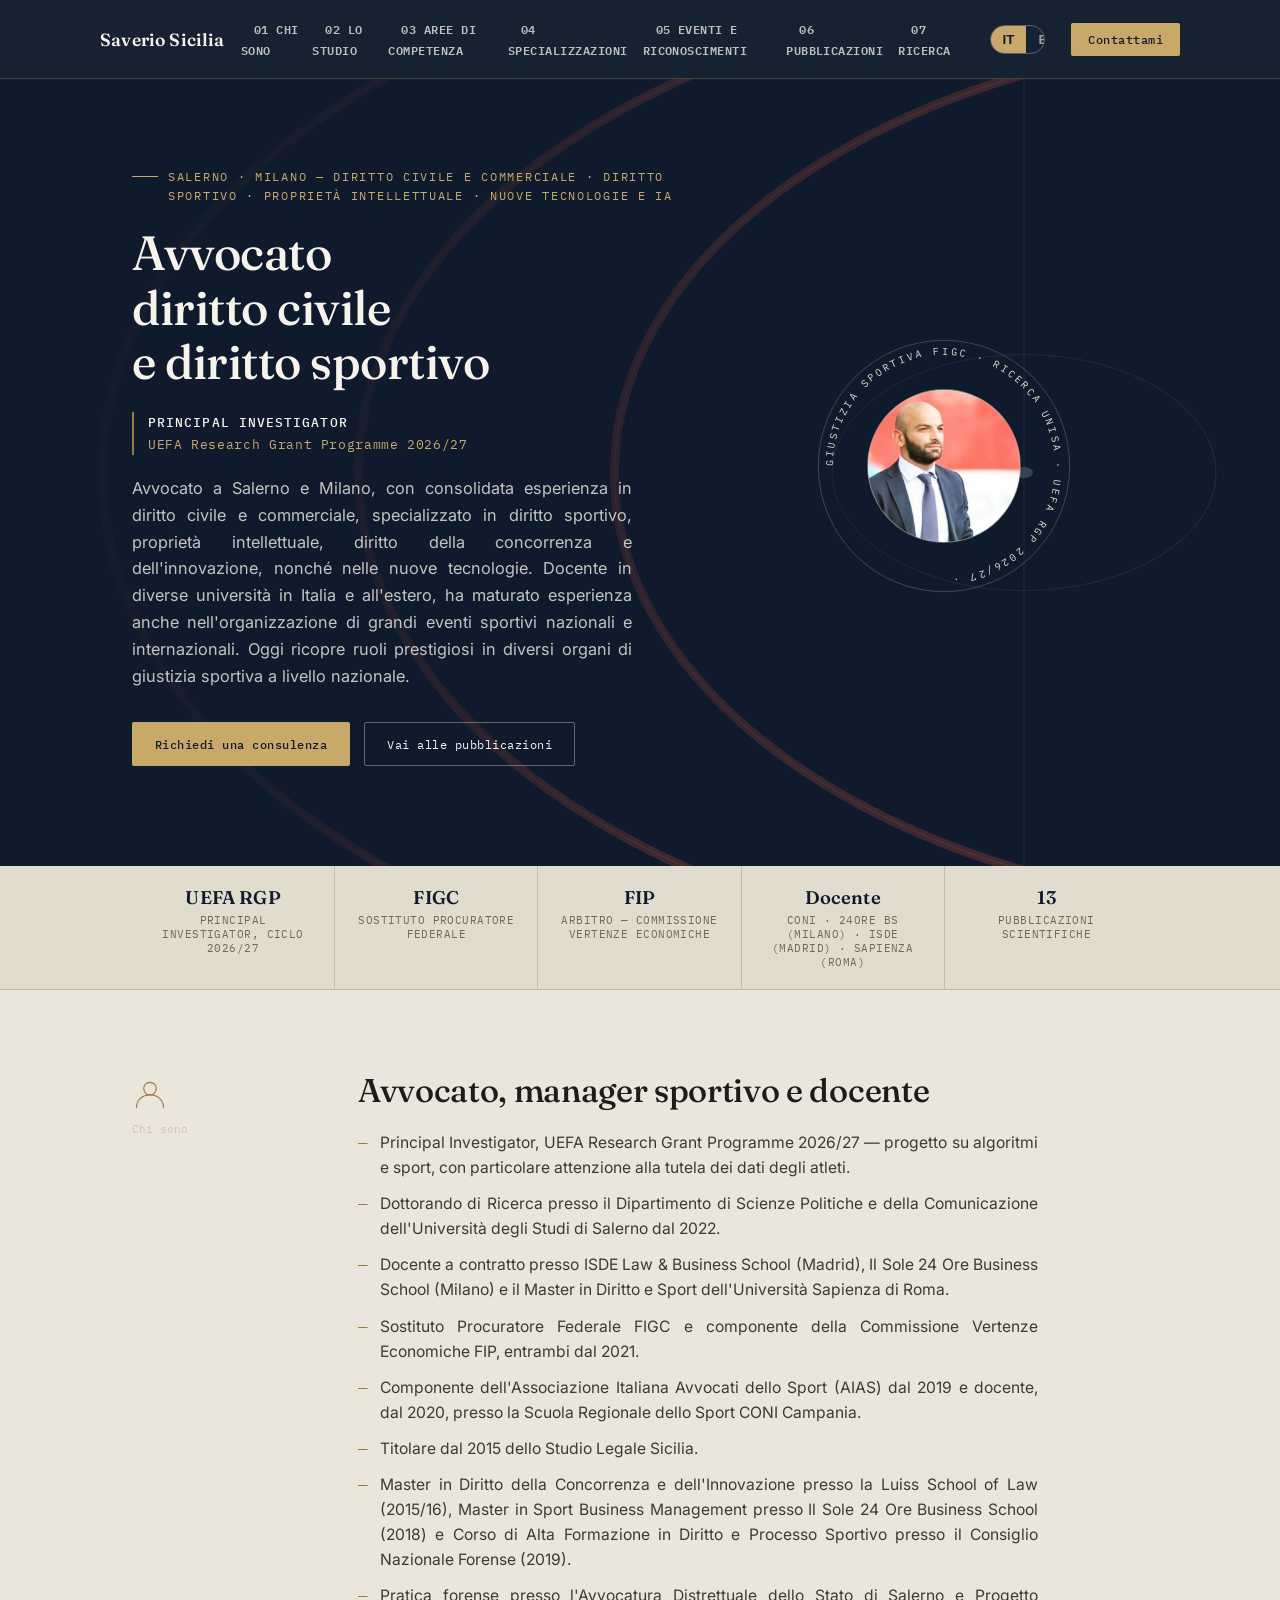
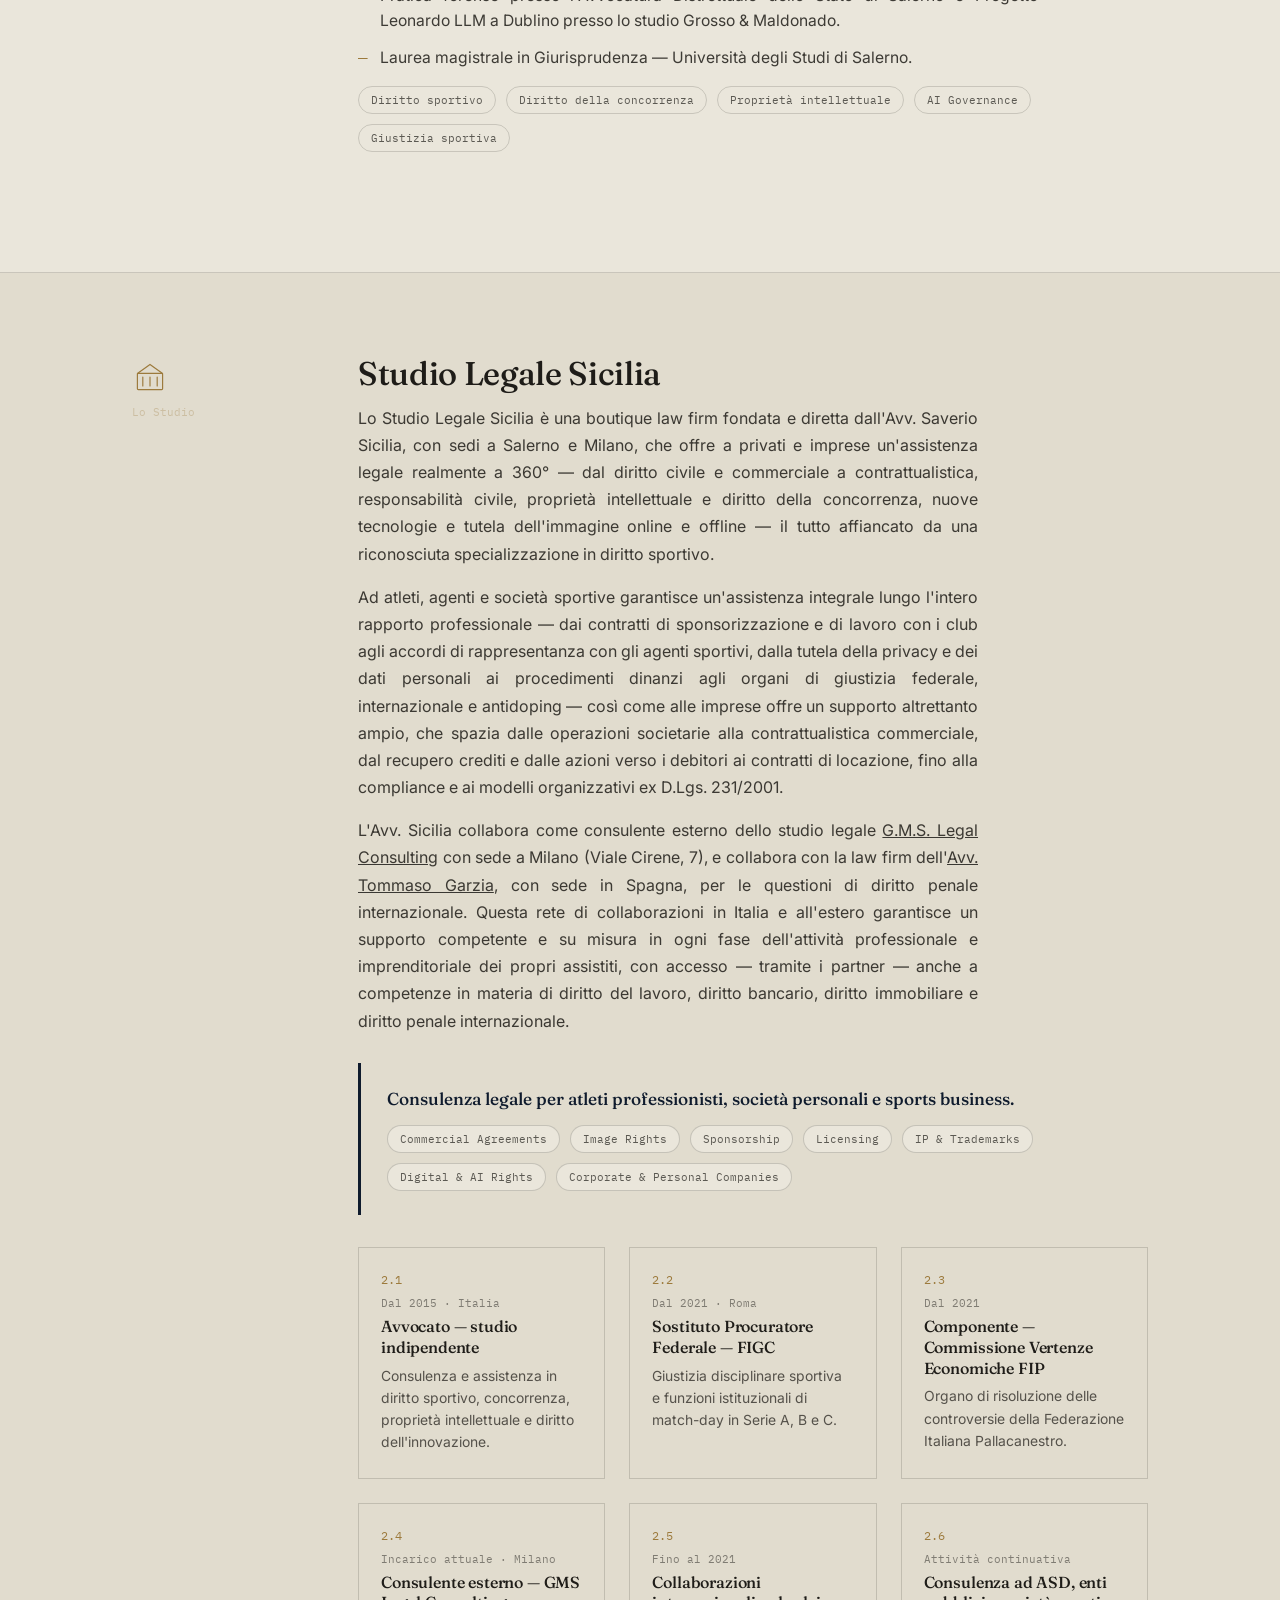
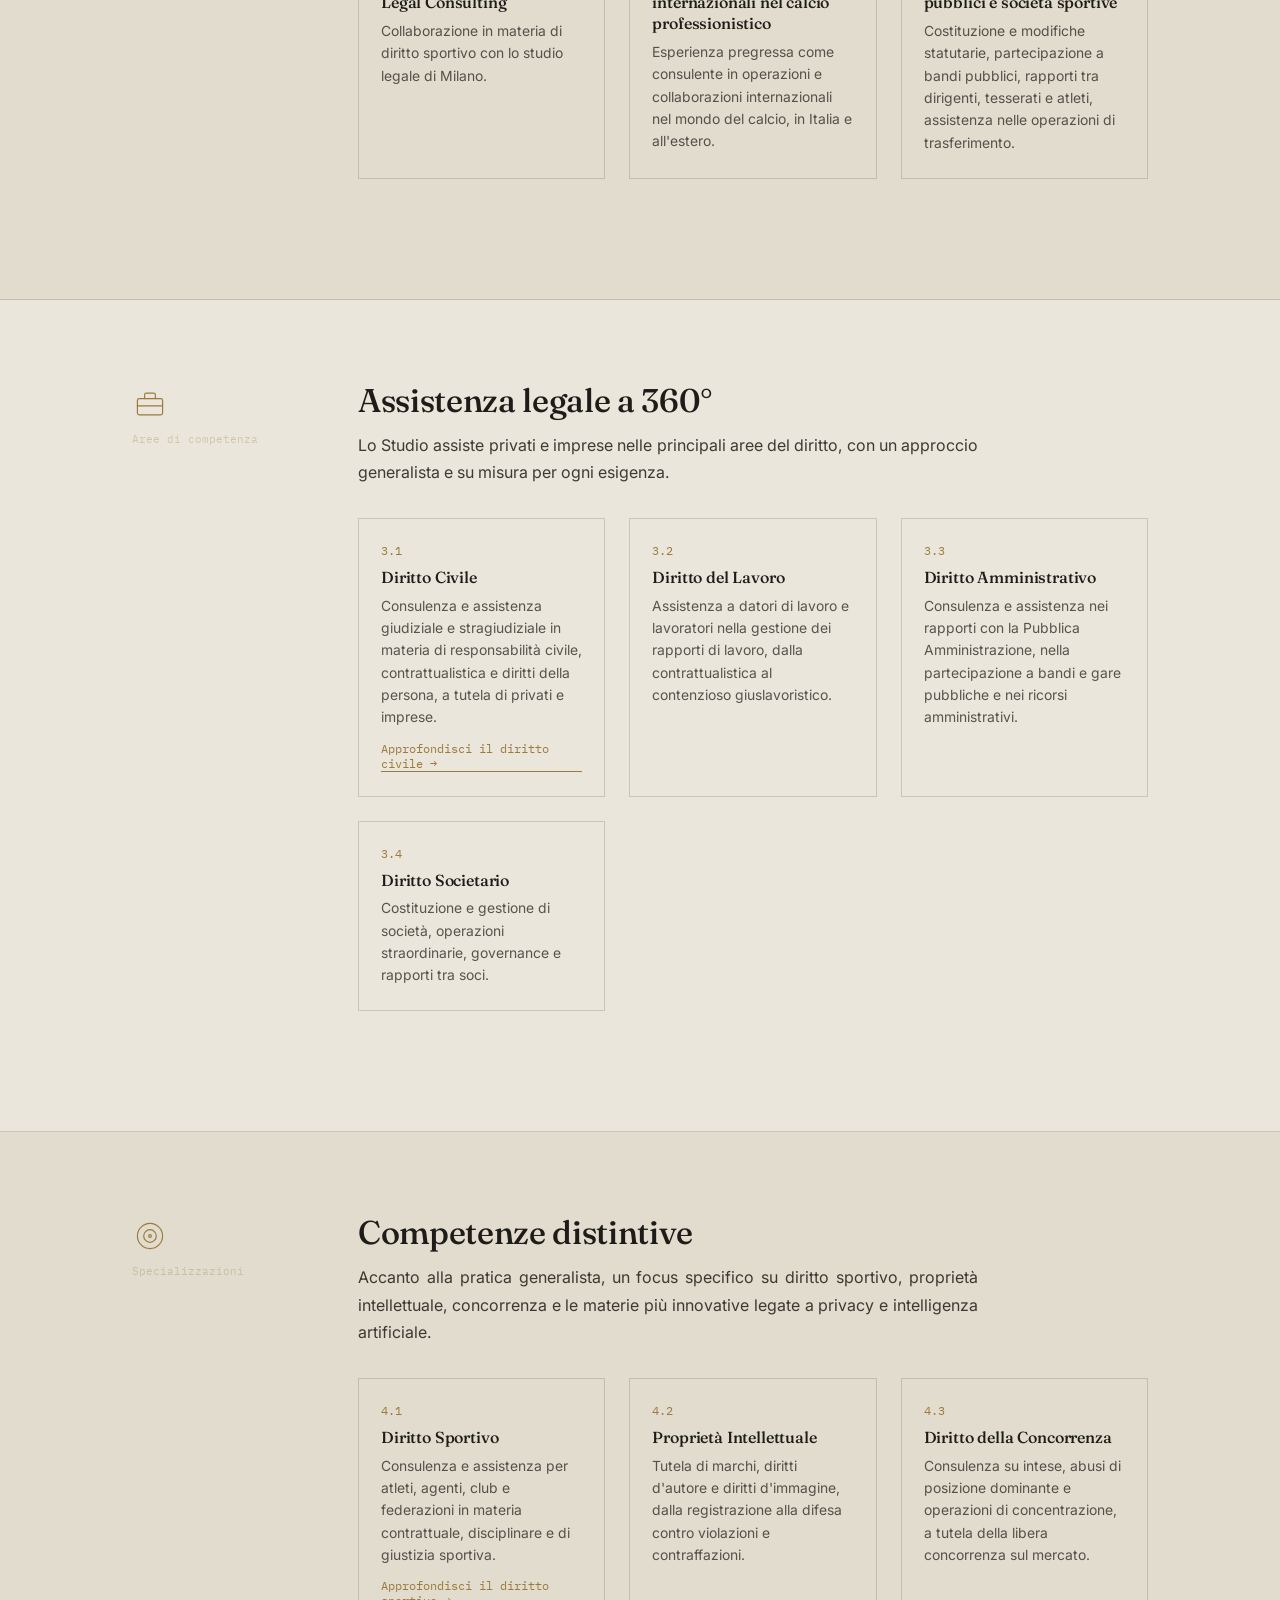
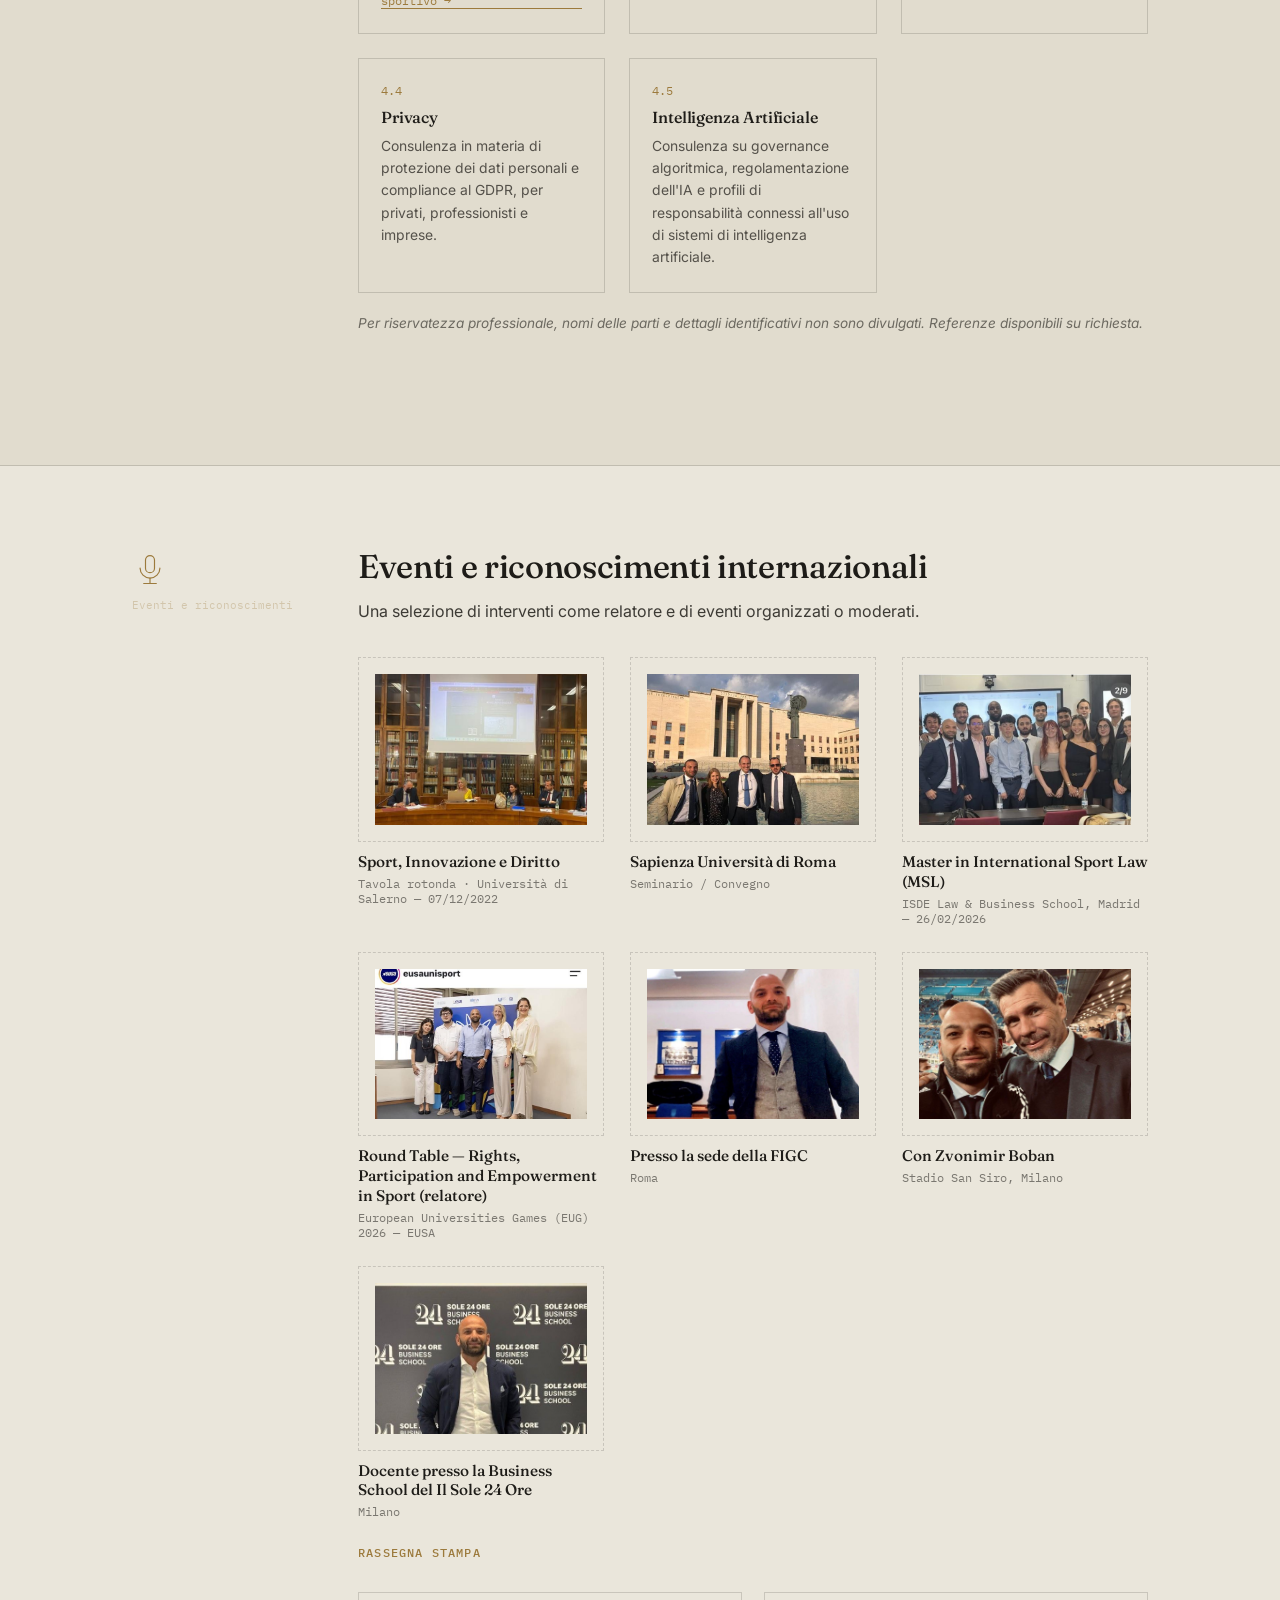
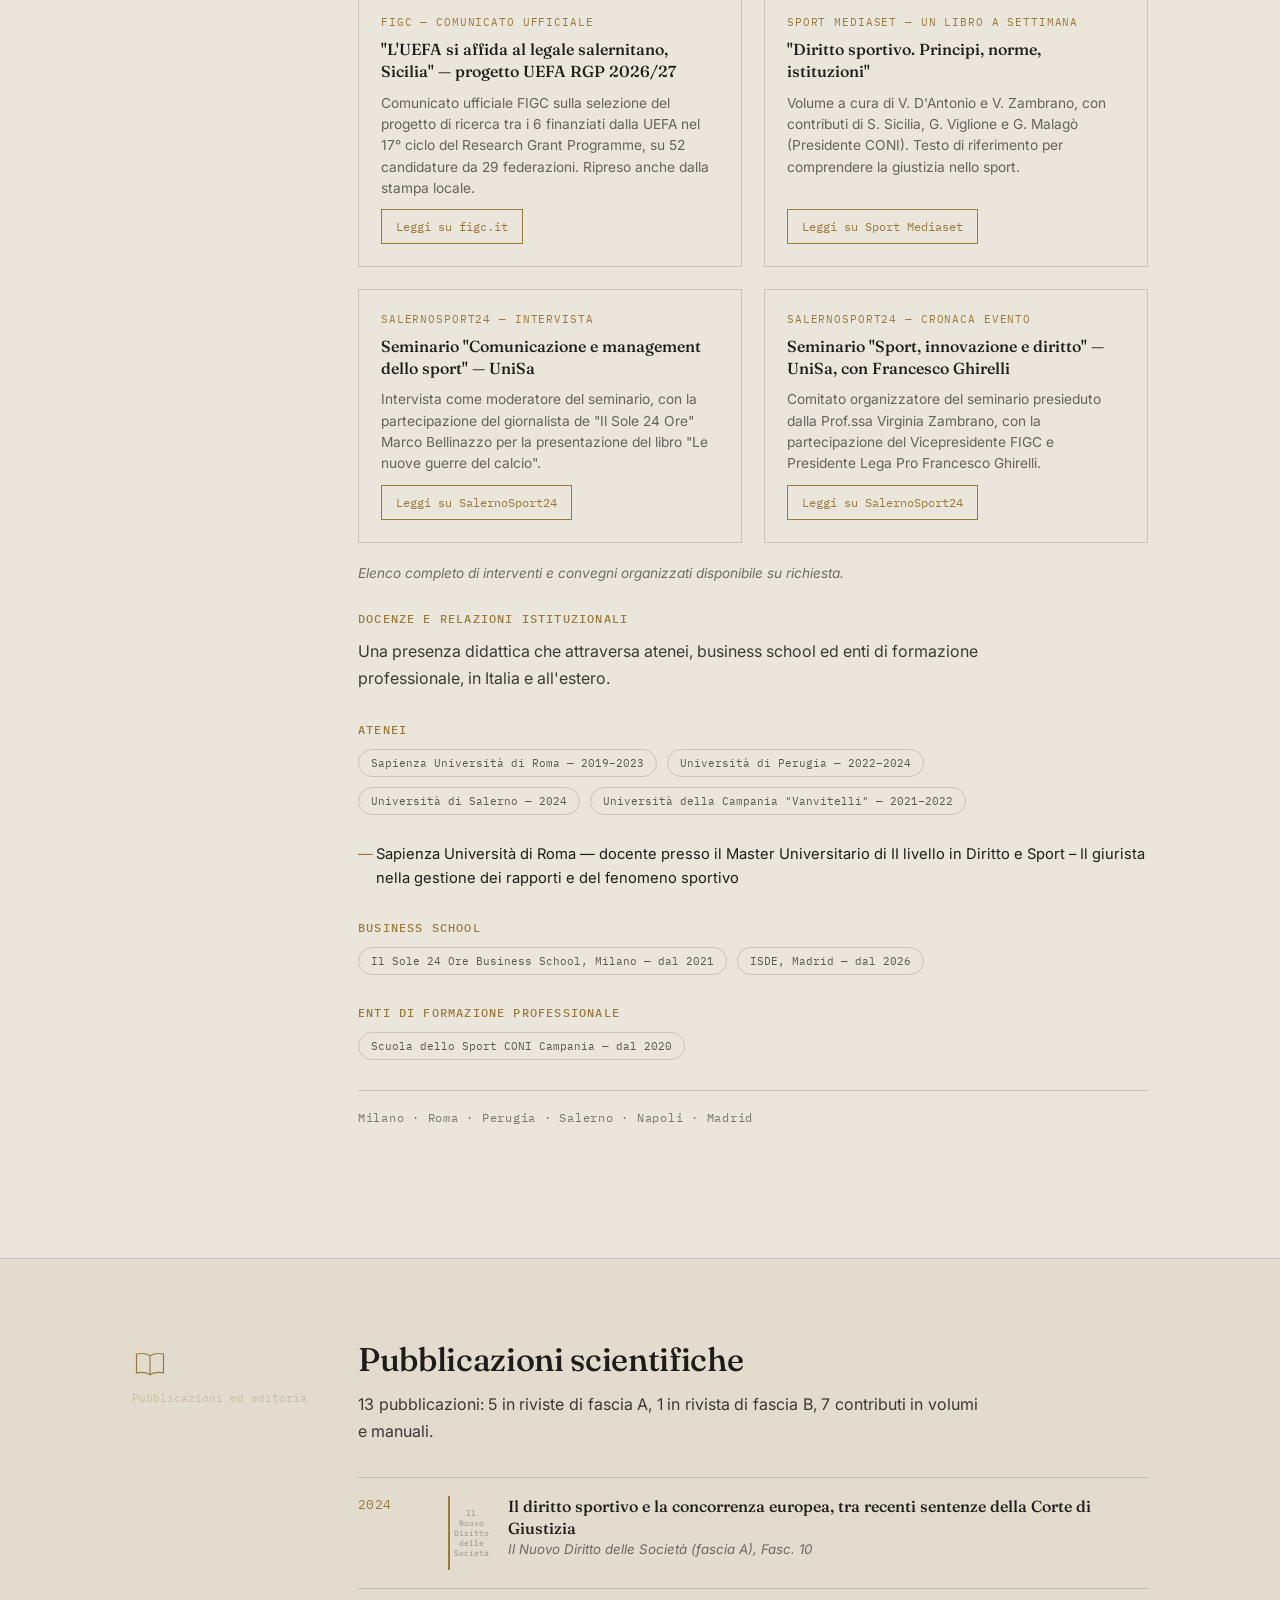
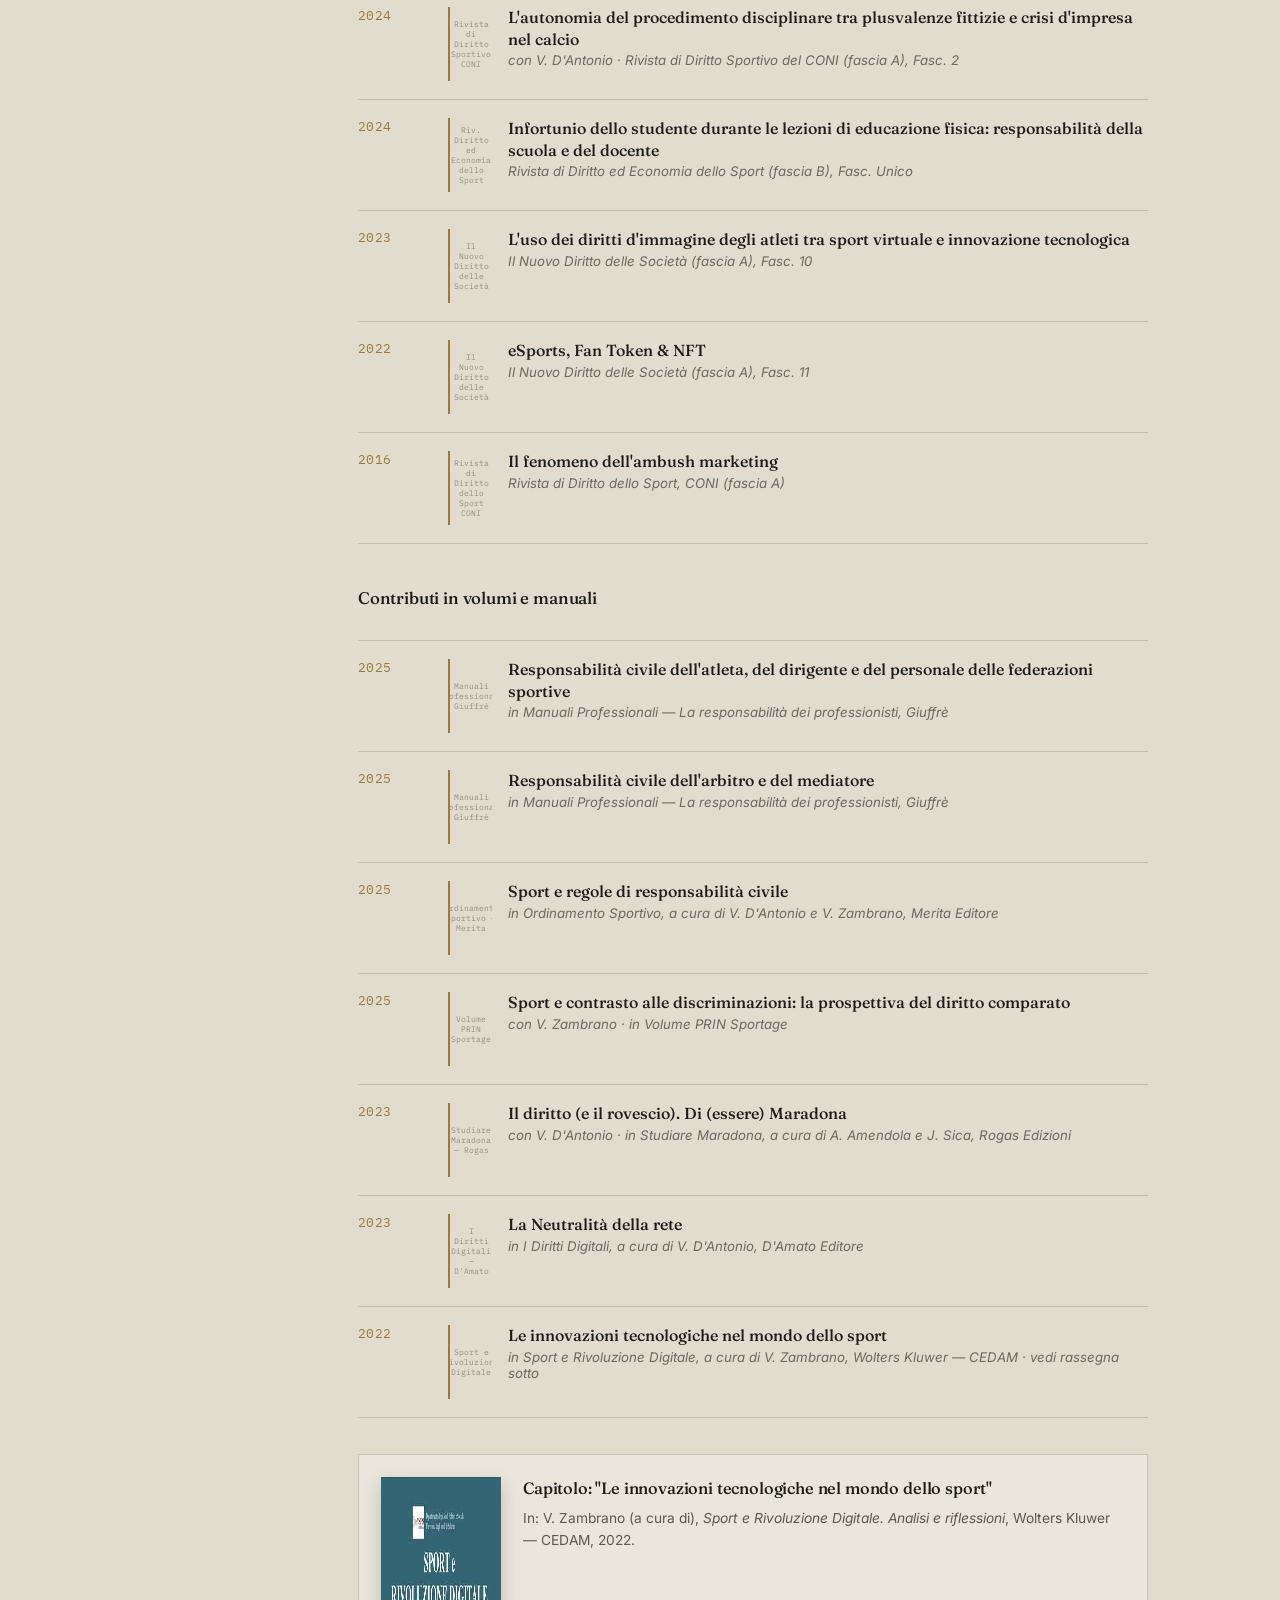
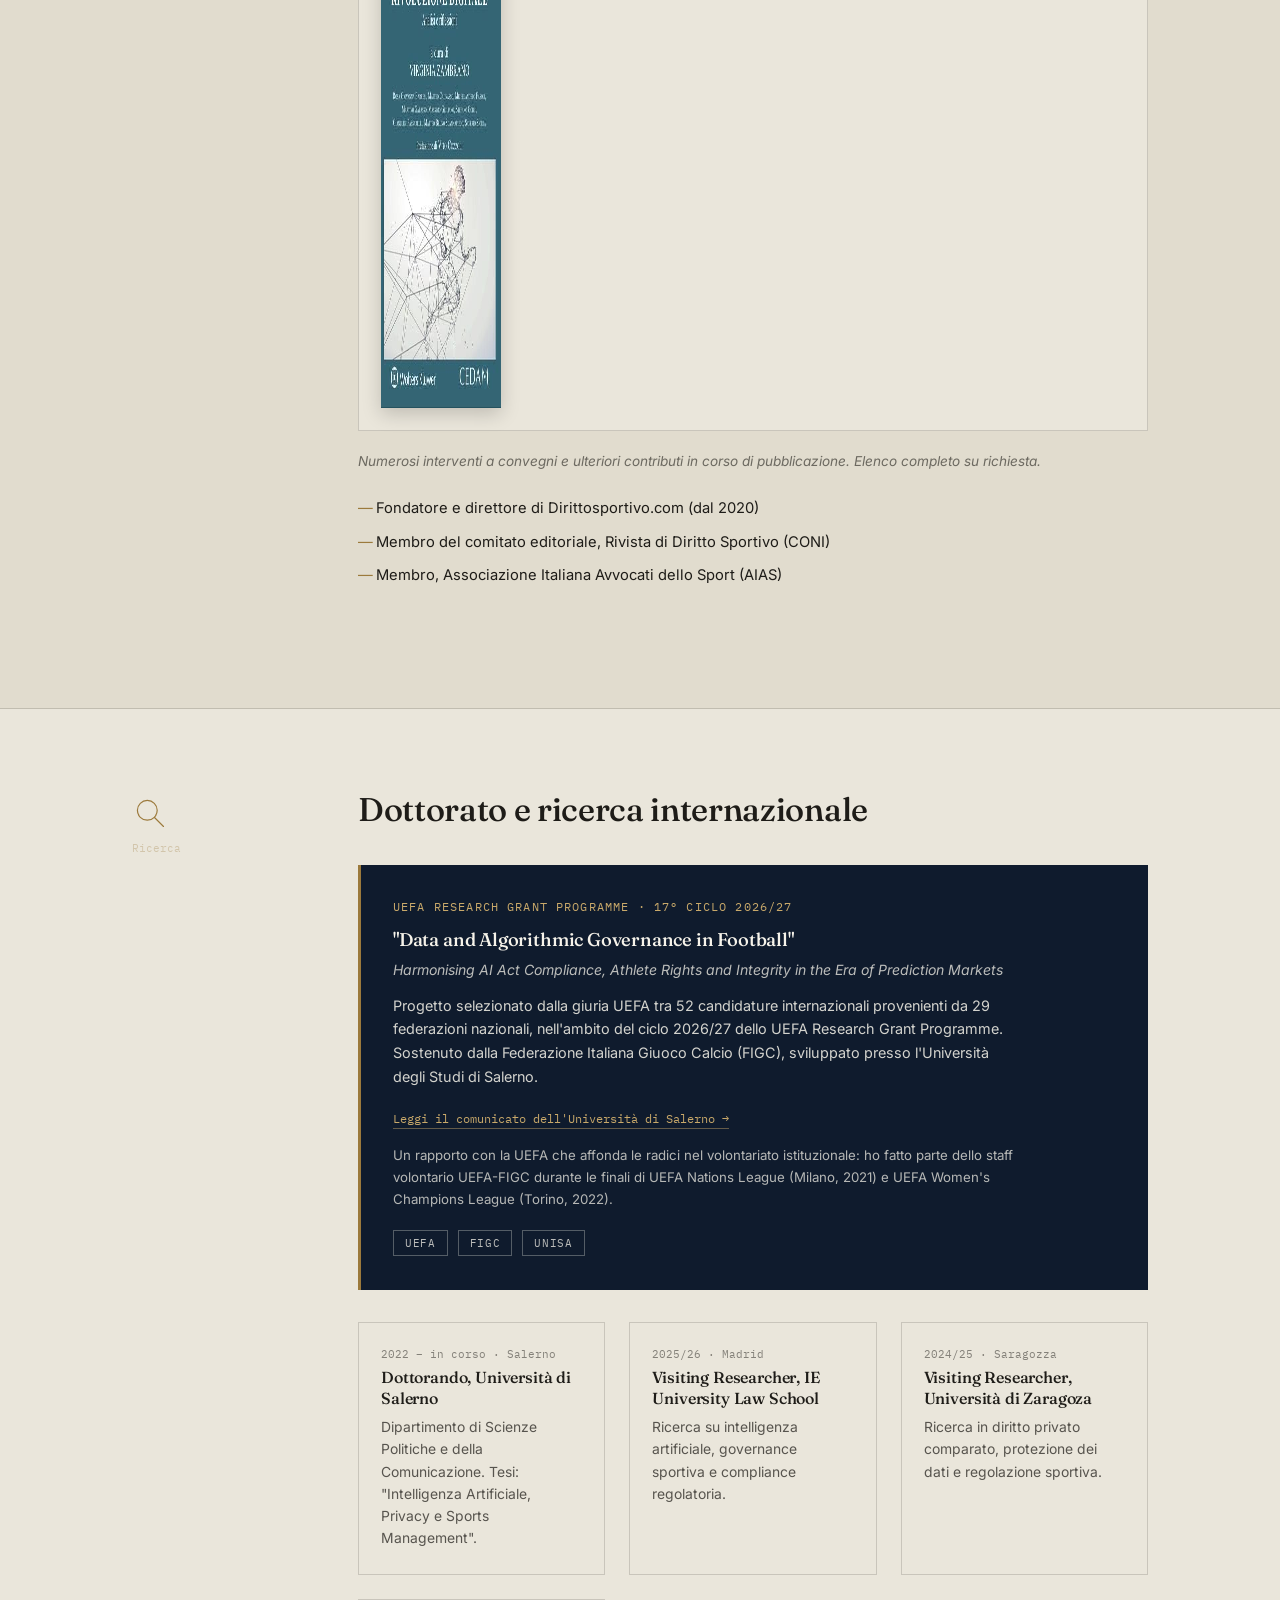
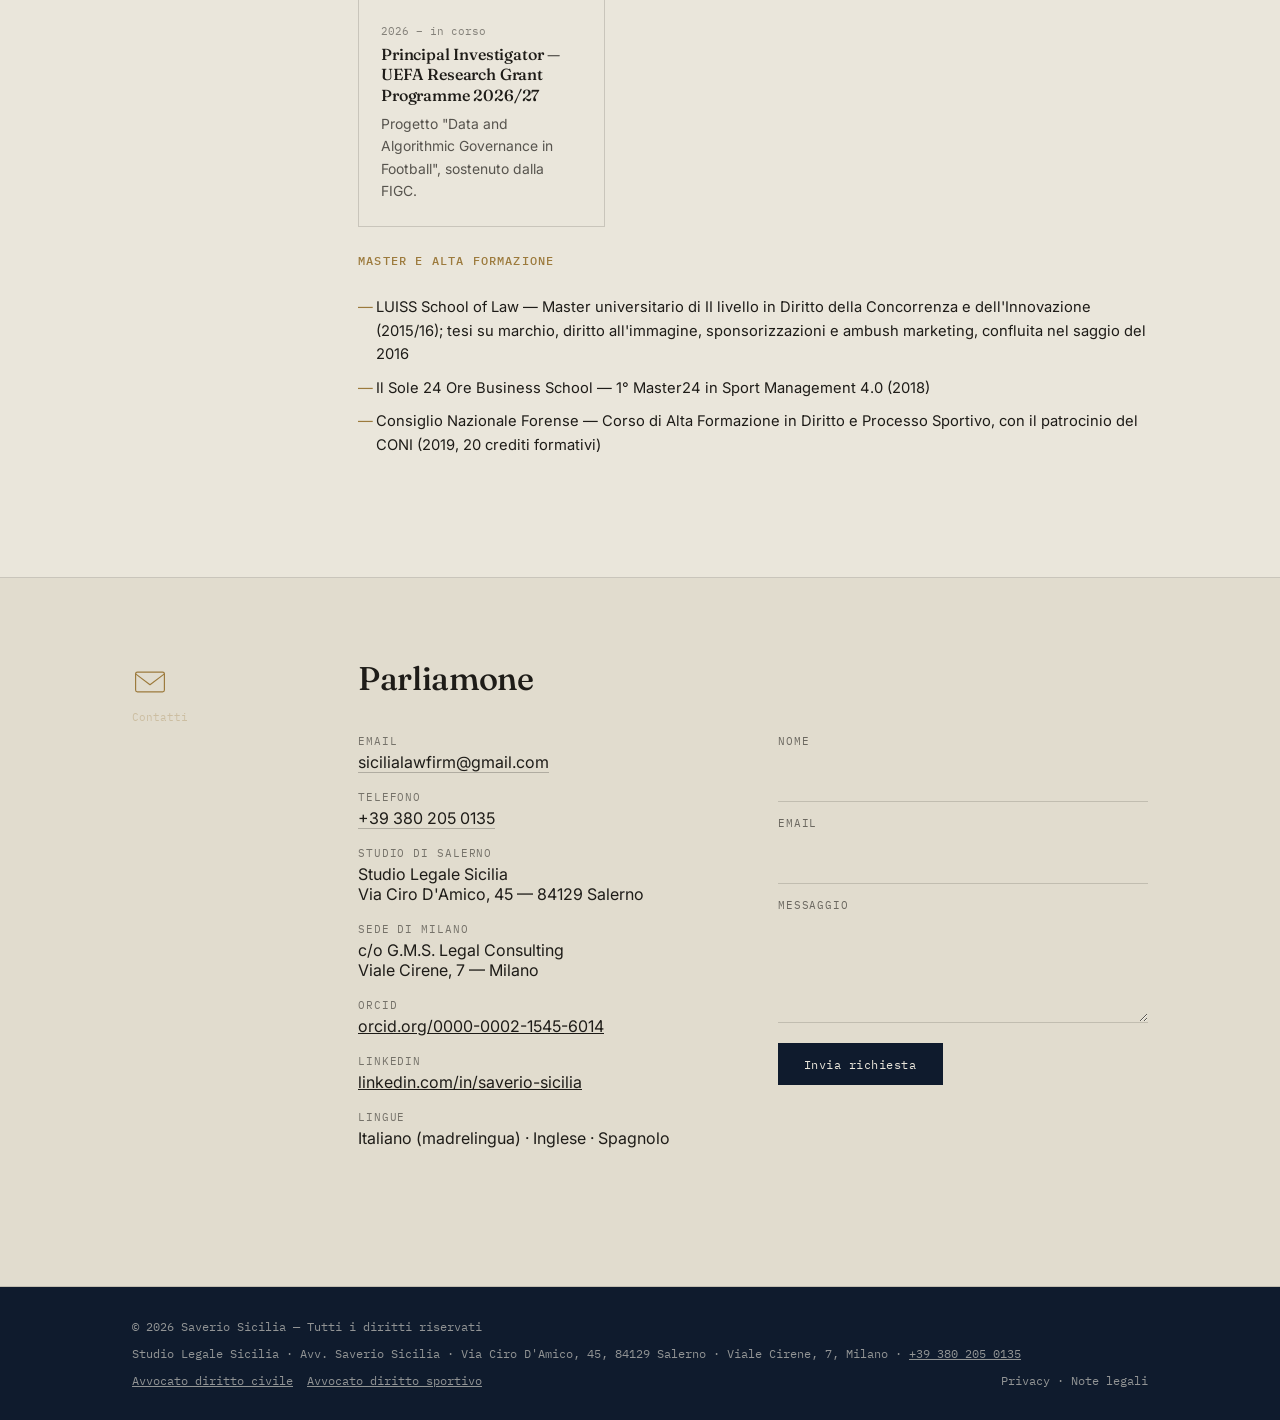
==== commit cb89fcf4: "Aggiunge il CAP 84129 all'indirizzo di Salerno (pagine, footer, dati strutturati, llms.txt) Co-Autho" ====
--- a/index.html
+++ b/index.html
@@ -108,7 +108,7 @@
    "address": {
     "@type": "PostalAddress",
     "streetAddress": "Via Ciro D'Amico, 45",
-    "addressLocality": "Salerno",
+    "postalCode": "84129", "addressLocality": "Salerno",
     "addressRegion": "SA",
     "addressCountry": "IT"
    },
@@ -119,7 +119,7 @@
      "address": {
       "@type": "PostalAddress",
       "streetAddress": "Via Ciro D'Amico, 45",
-      "addressLocality": "Salerno",
+      "postalCode": "84129", "addressLocality": "Salerno",
       "addressRegion": "SA",
       "addressCountry": "IT"
      }
@@ -972,7 +972,7 @@
             </div>
             <div class="contact-item">
               <div class="k"><span class="it">Studio di Salerno</span><span class="en">Salerno office</span></div>
-              <div class="v">Studio Legale Sicilia<br>Via Ciro D'Amico, 45 — Salerno</div>
+              <div class="v">Studio Legale Sicilia<br>Via Ciro D'Amico, 45 — 84129 Salerno</div>
             </div>
             <div class="contact-item">
               <div class="k"><span class="it">Sede di Milano</span><span class="en">Milan office</span></div>
@@ -1018,7 +1018,7 @@
 <footer>
   <div class="wrap">
     <span><span class="it">© <span id="yearIt"></span> Saverio Sicilia — Tutti i diritti riservati</span><span class="en">© <span id="yearEn"></span> Saverio Sicilia — All rights reserved</span></span>
-    <span>Studio Legale Sicilia · Avv. Saverio Sicilia · Via Ciro D'Amico, 45, Salerno · Viale Cirene, 7, Milano · <a href="tel:+393802050135" style="color:inherit">+39 380 205 0135</a></span>
+    <span>Studio Legale Sicilia · Avv. Saverio Sicilia · Via Ciro D'Amico, 45, 84129 Salerno · Viale Cirene, 7, Milano · <a href="tel:+393802050135" style="color:inherit">+39 380 205 0135</a></span>
     <span class="footer-links"><a href="/avvocato-diritto-civile/">Avvocato diritto civile</a><a href="/avvocato-diritto-sportivo/">Avvocato diritto sportivo</a></span>
     <span class="it">Privacy · Note legali</span><span class="en">Privacy · Legal notice</span>
   </div>
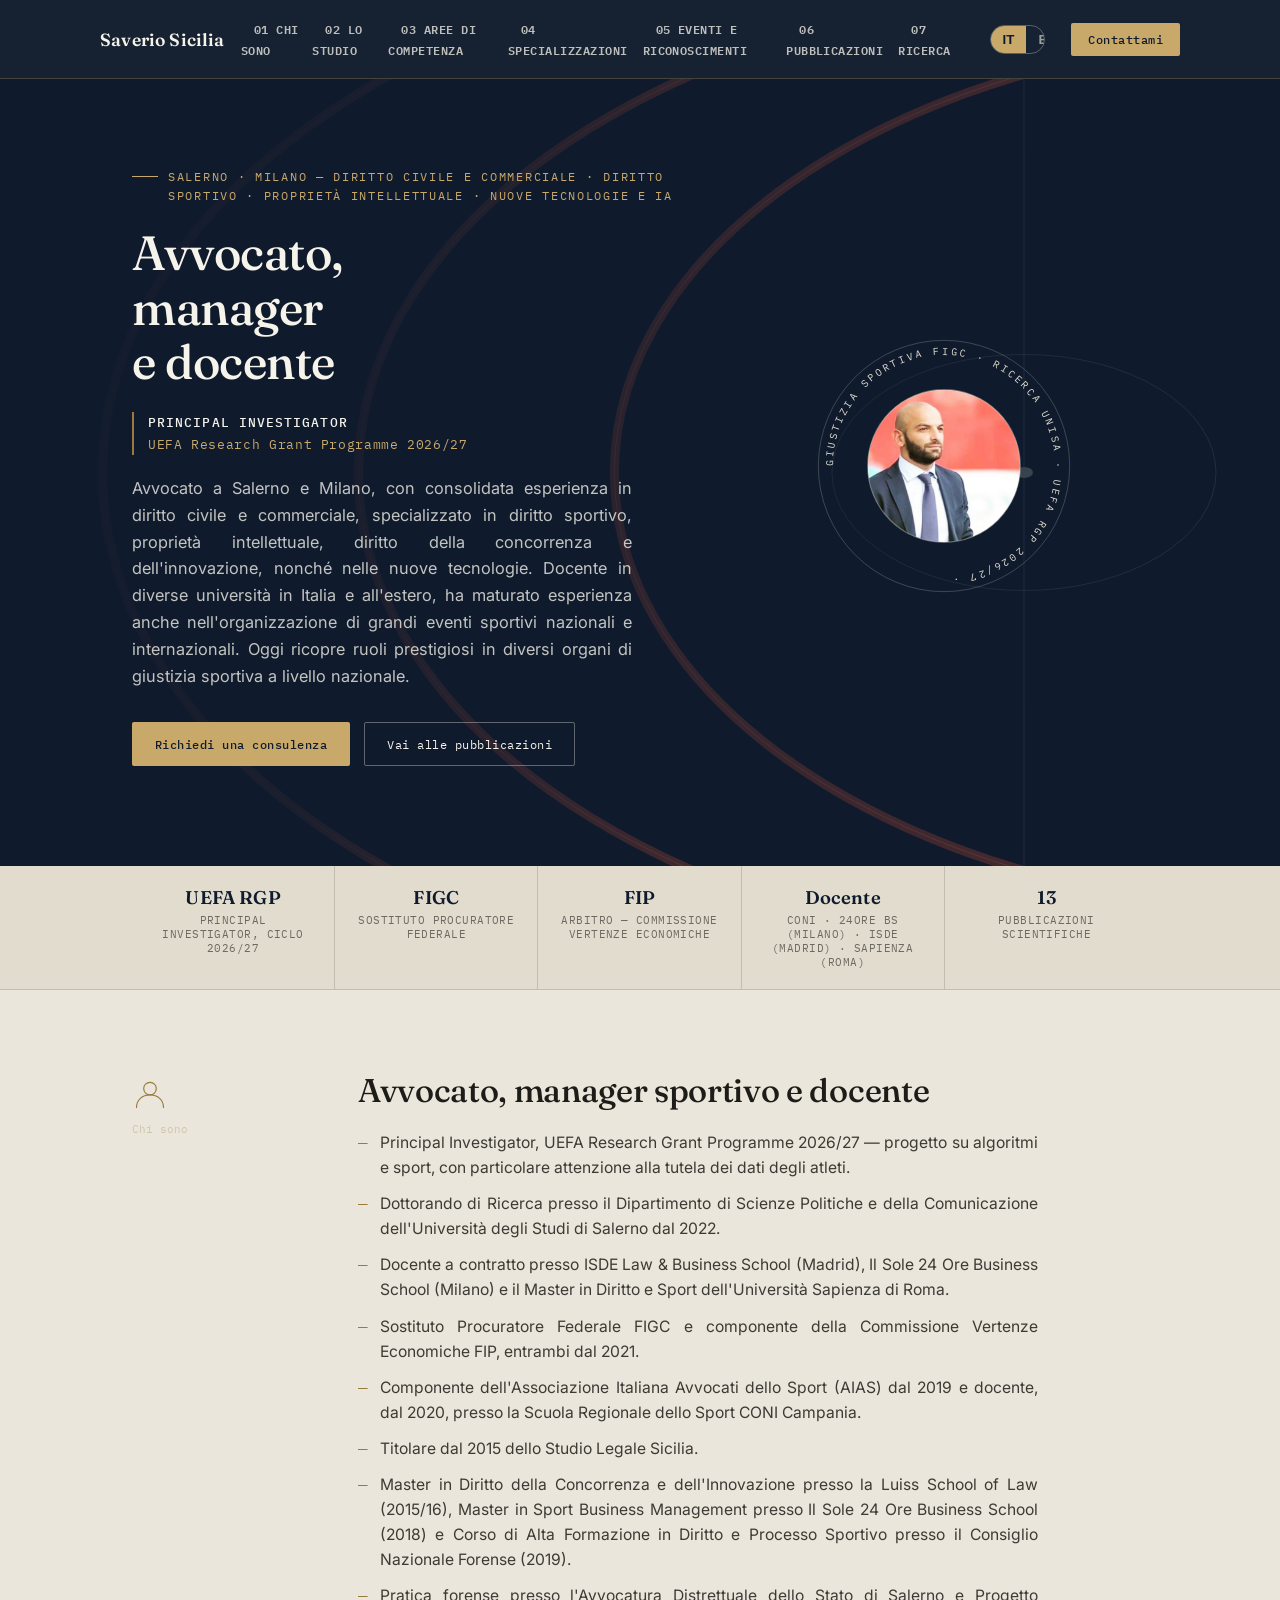
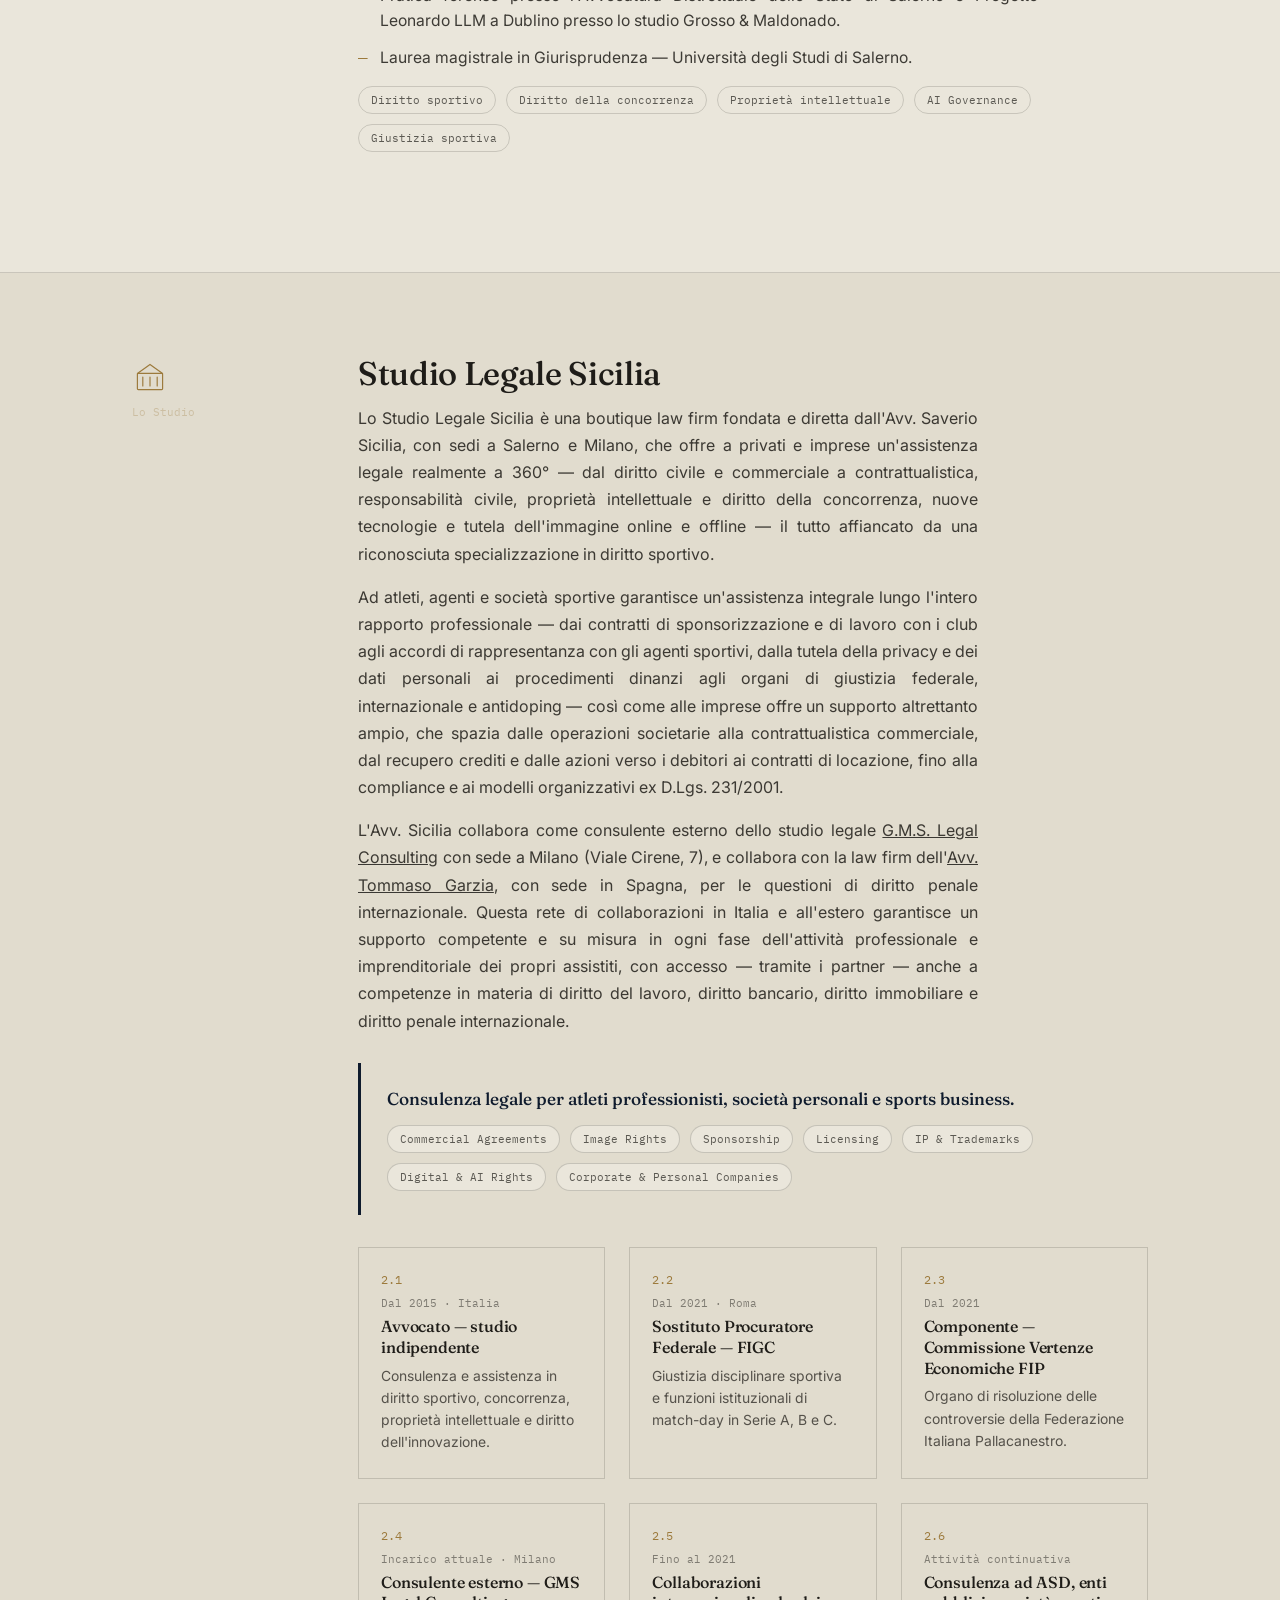
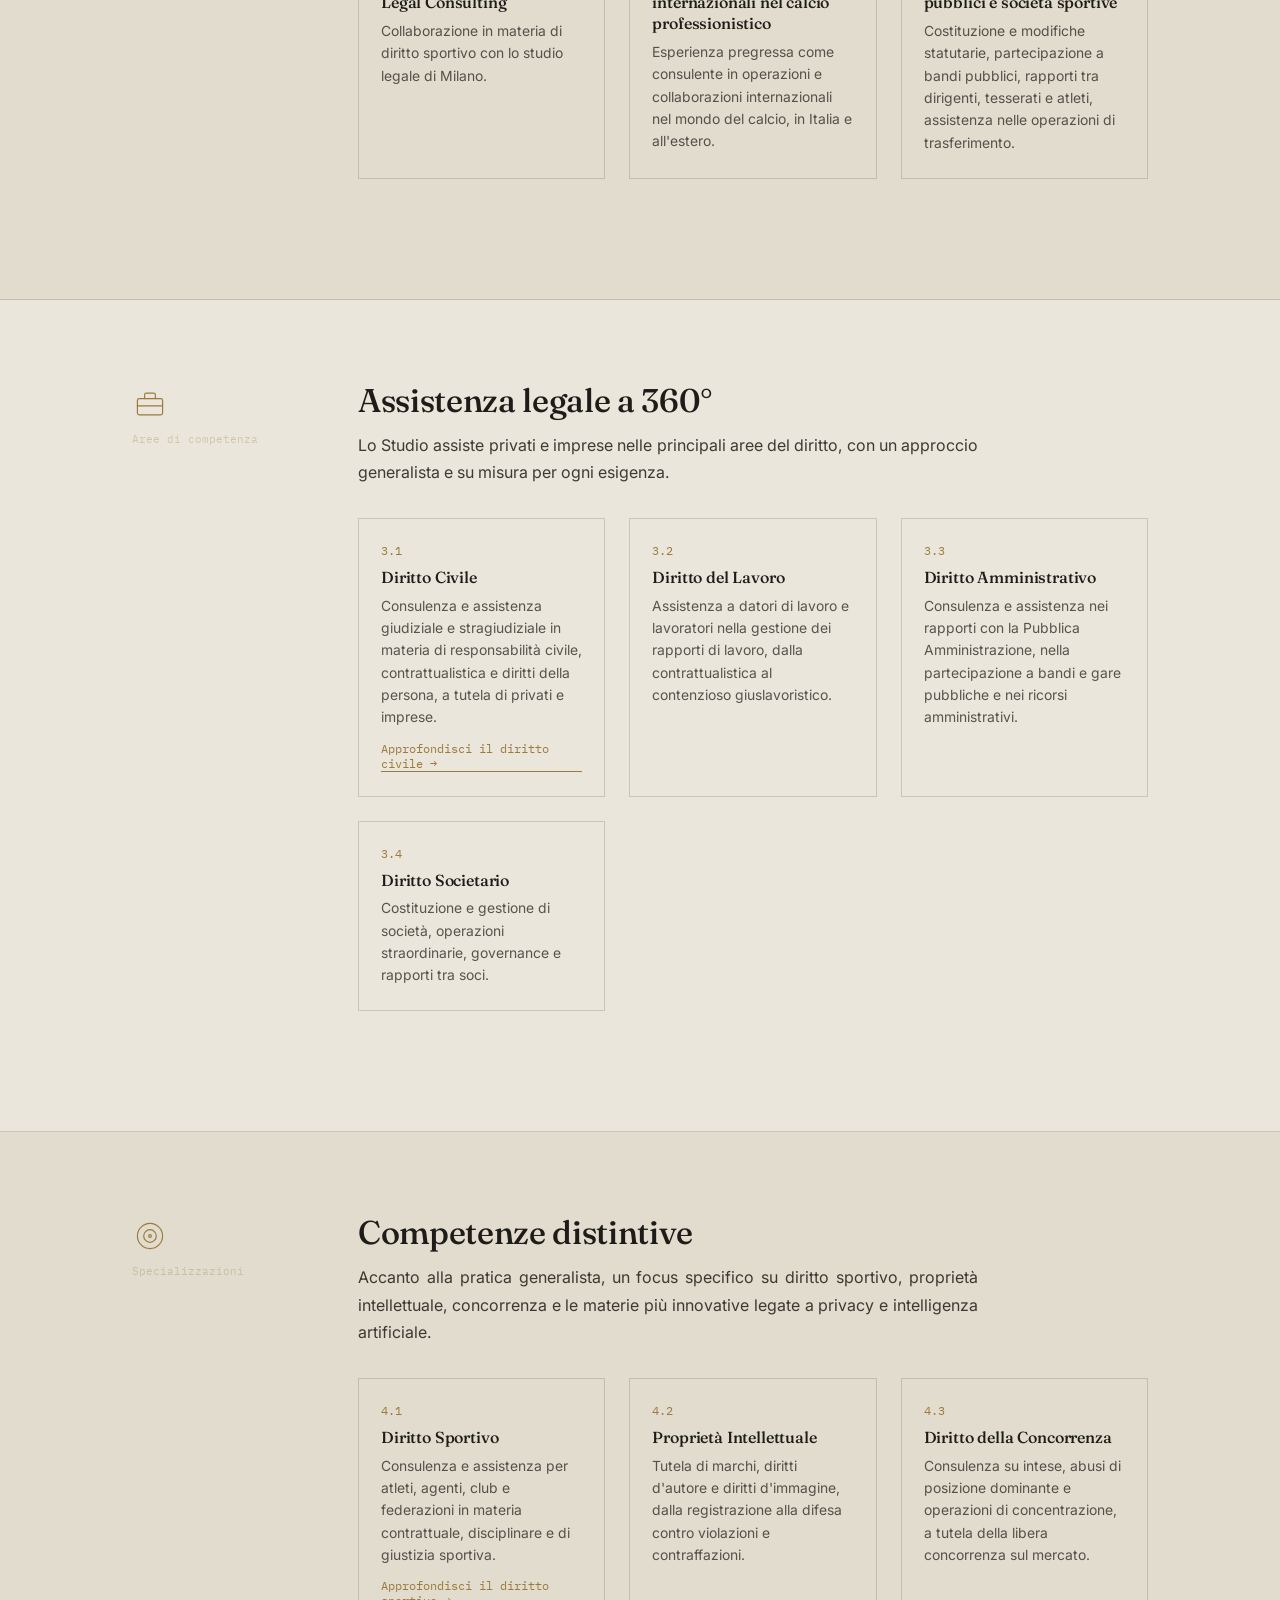
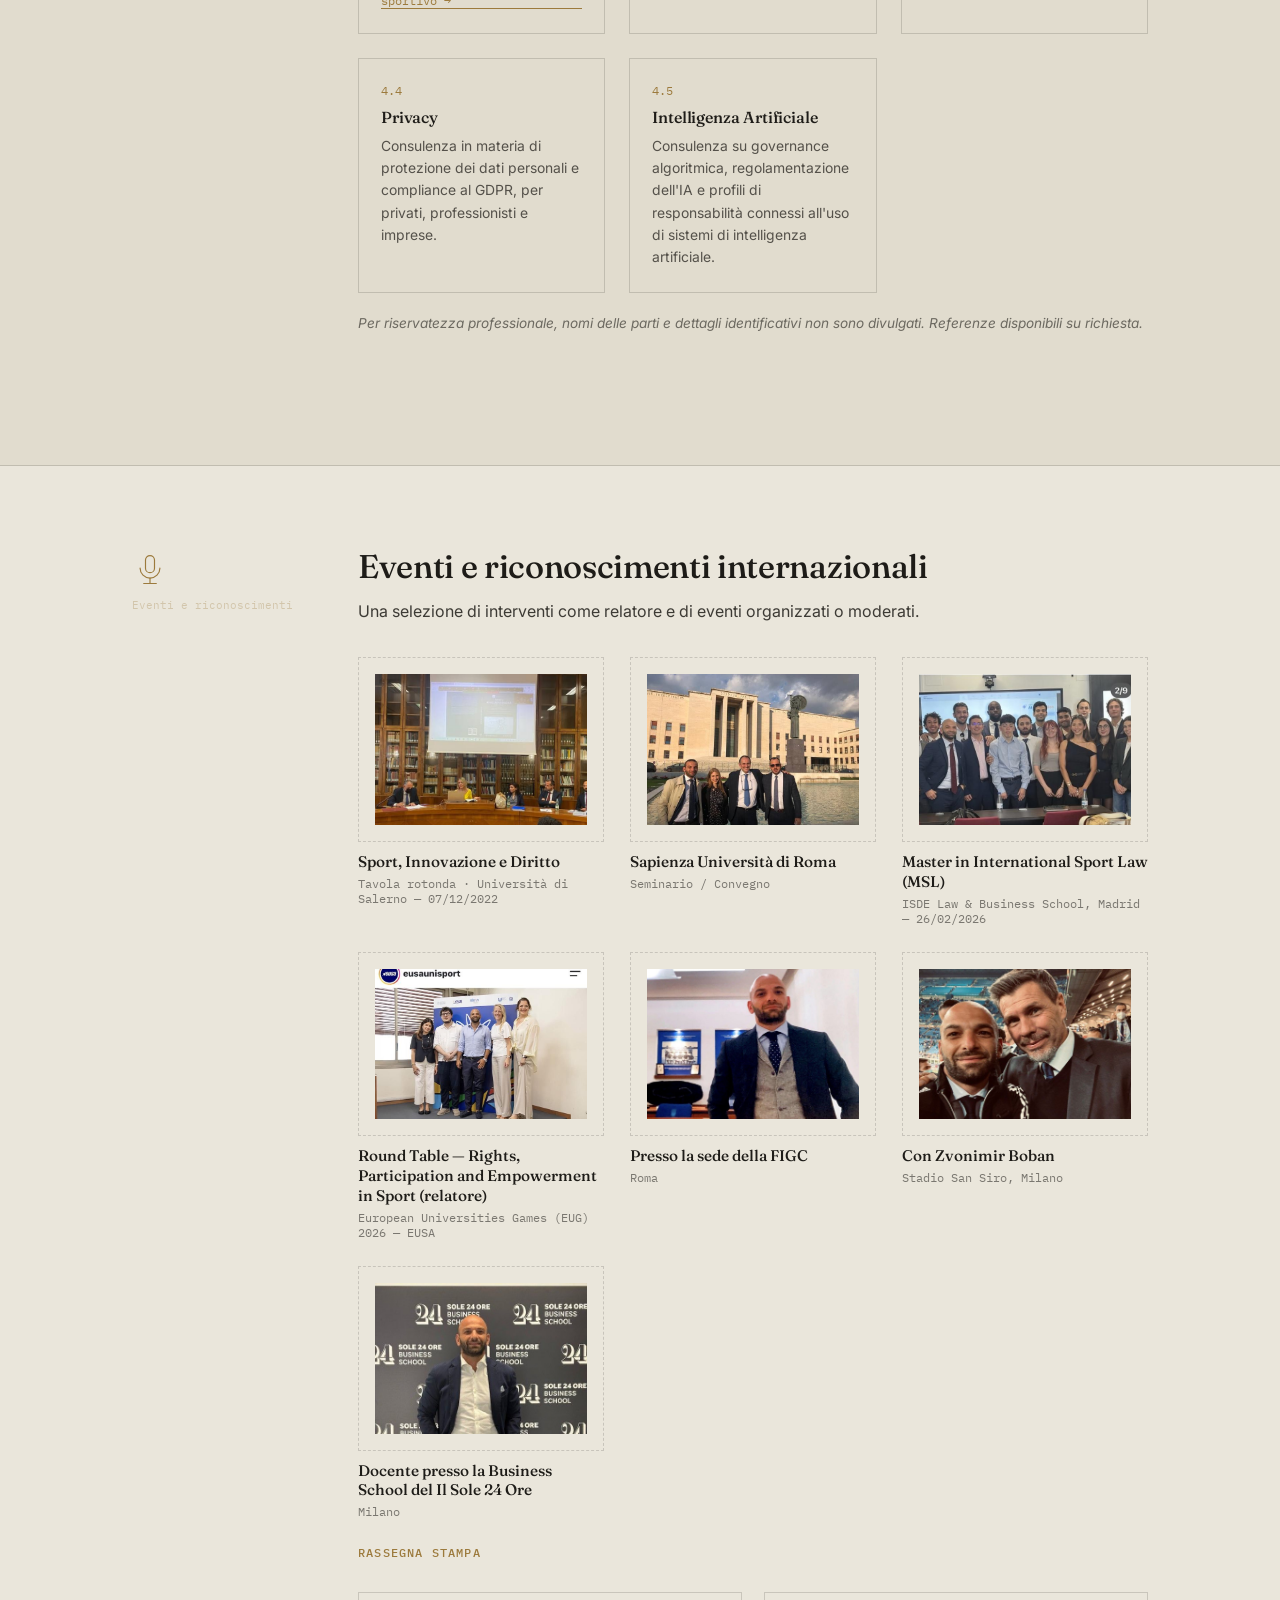
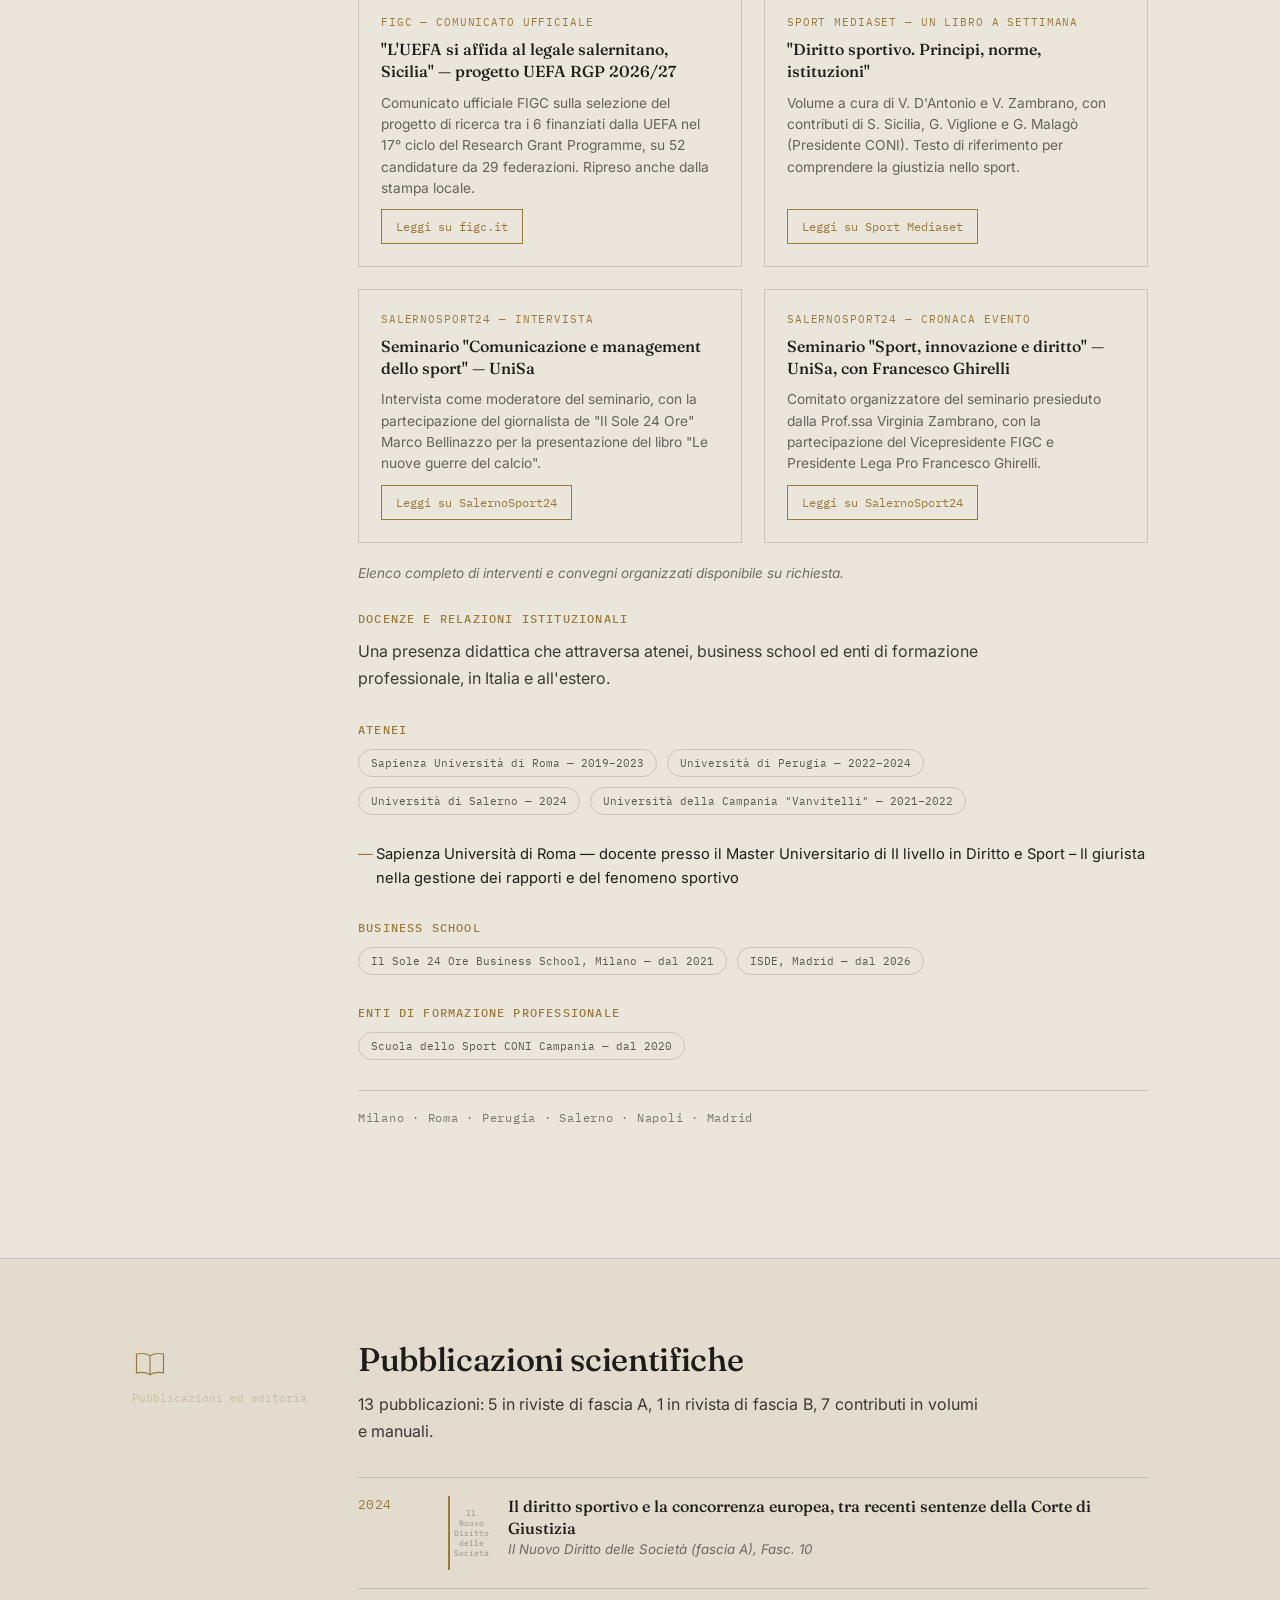
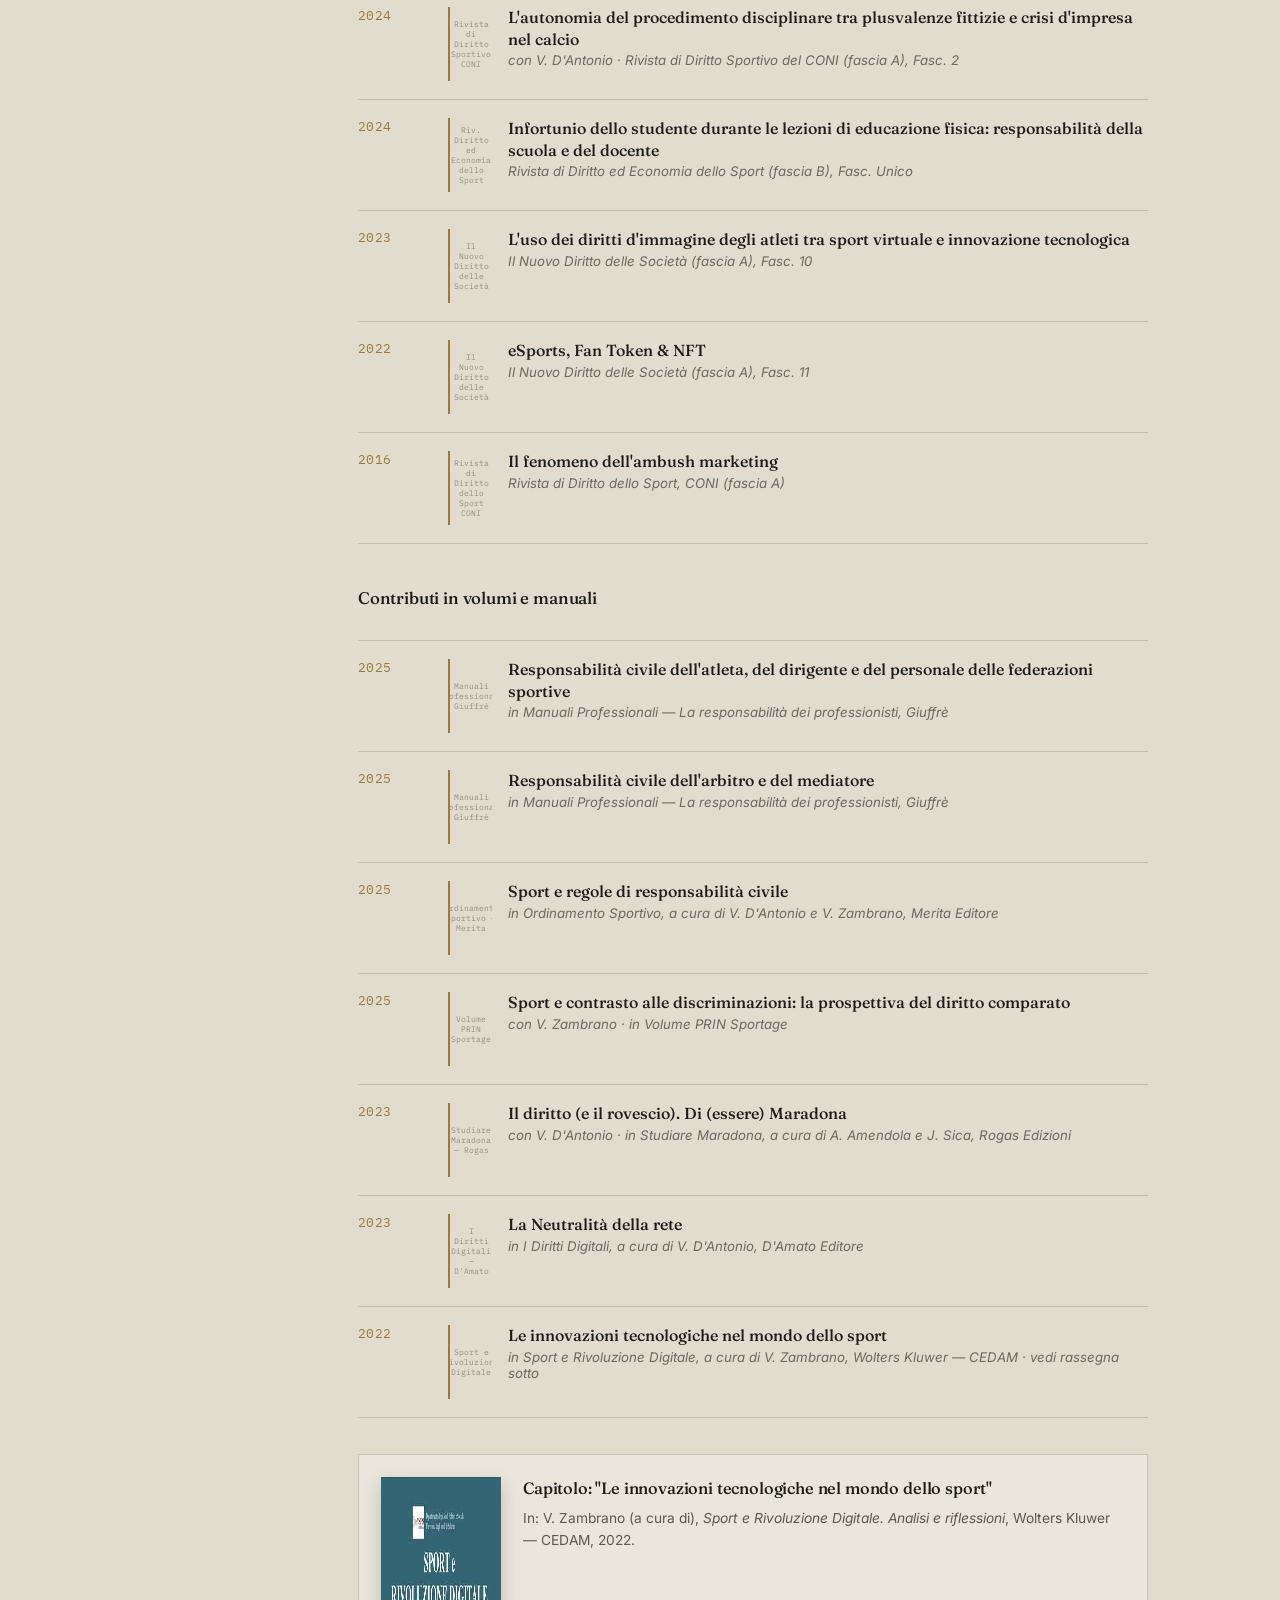
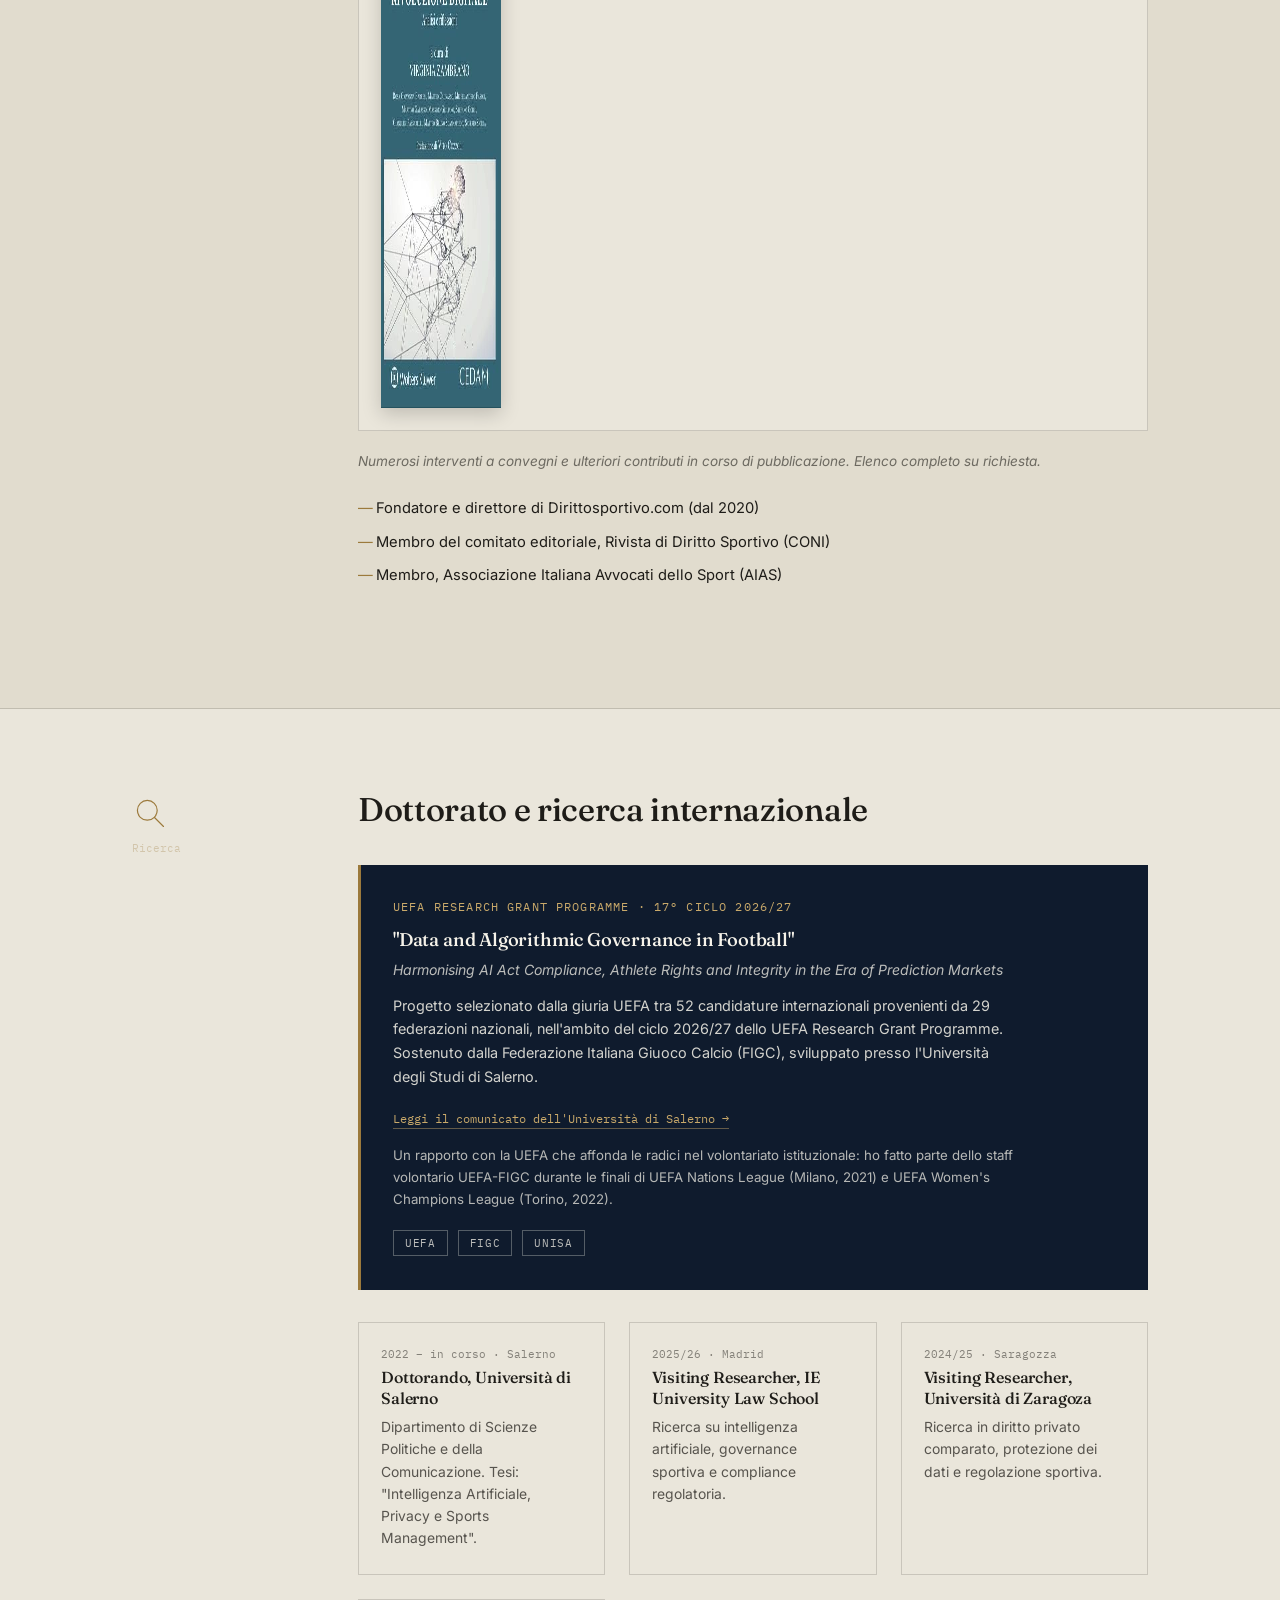
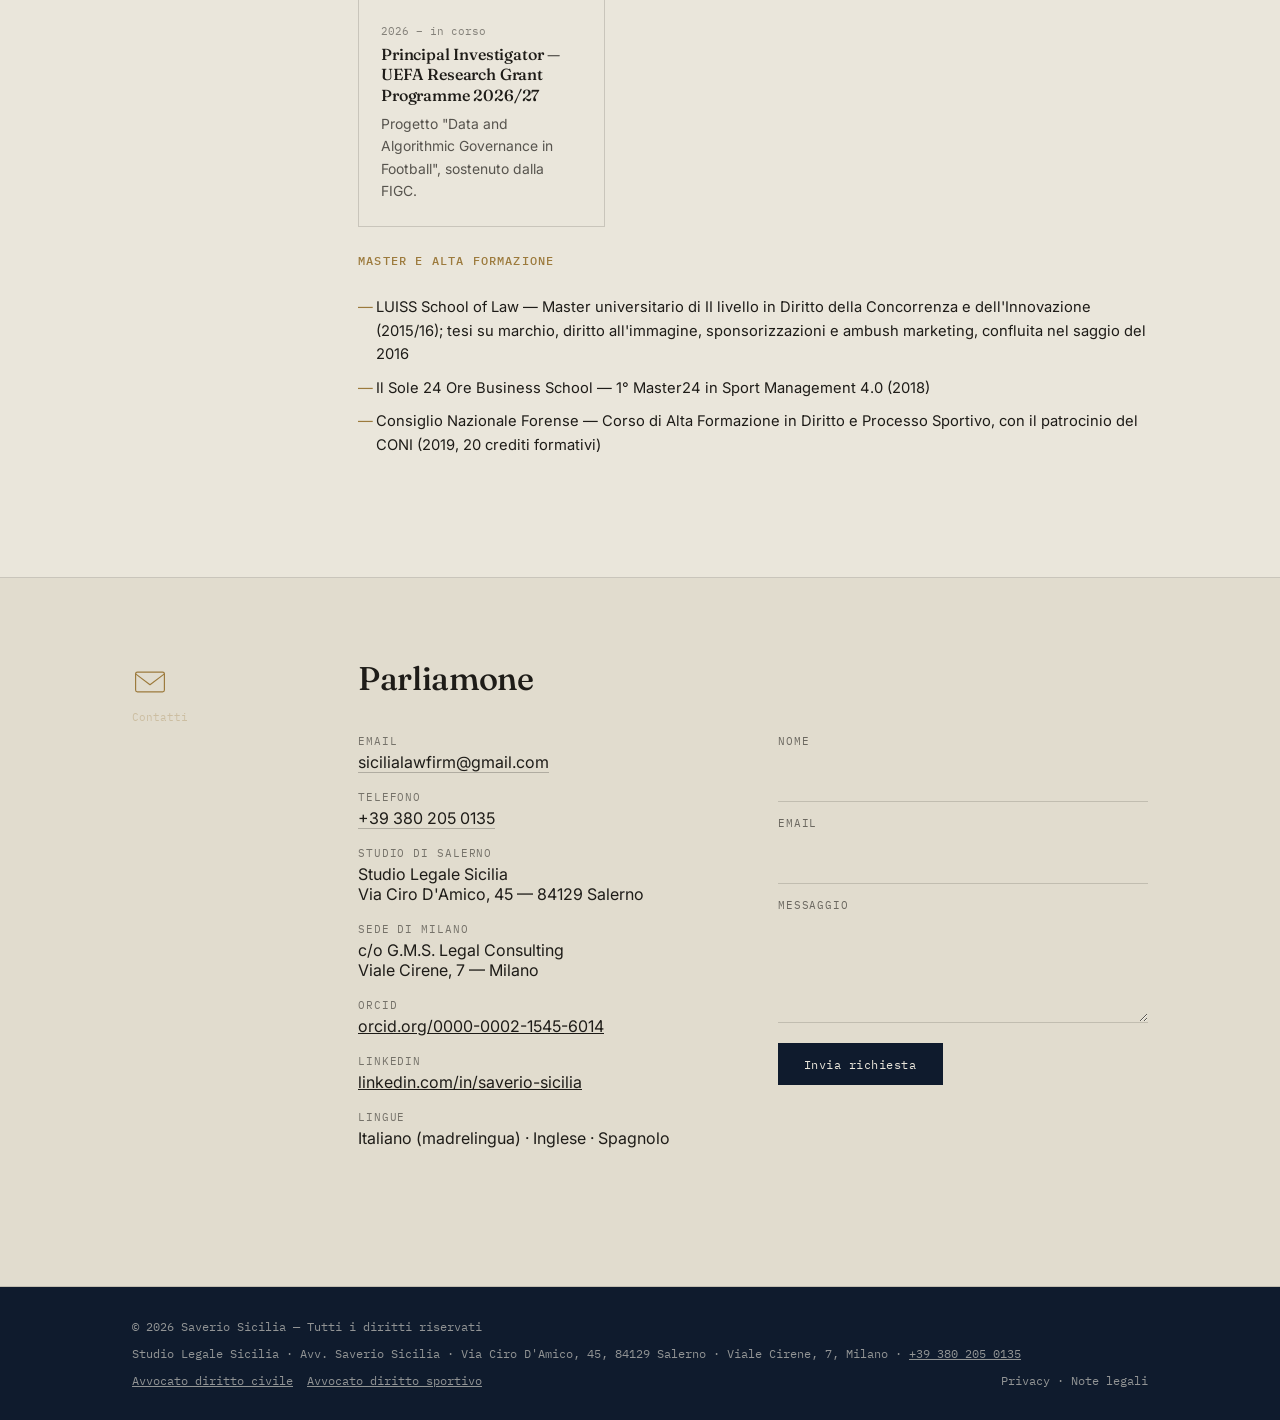
==== commit 22763d96: "Titolo principale della home: 'Avvocato, manager e docente' Co-Authored-By: Claude Opus 5.5 <noreply" ====
--- a/index.html
+++ b/index.html
@@ -279,8 +279,8 @@
         <span class="en">Salerno · Milan — Civil & Commercial Law · Sports Law · Intellectual Property · New Technologies & AI</span>
       </div>
       <h1>
-        <span class="it">Avvocato<br>diritto civile<br>e diritto sportivo</span>
-        <span class="en">Attorney-at-Law<br>civil law<br>and sports law</span>
+        <span class="it">Avvocato,<br>manager<br>e docente</span>
+        <span class="en">Attorney-at-Law,<br>manager<br>and lecturer</span>
       </h1>
       <div class="uefa-tag">
         <strong>Principal Investigator</strong>
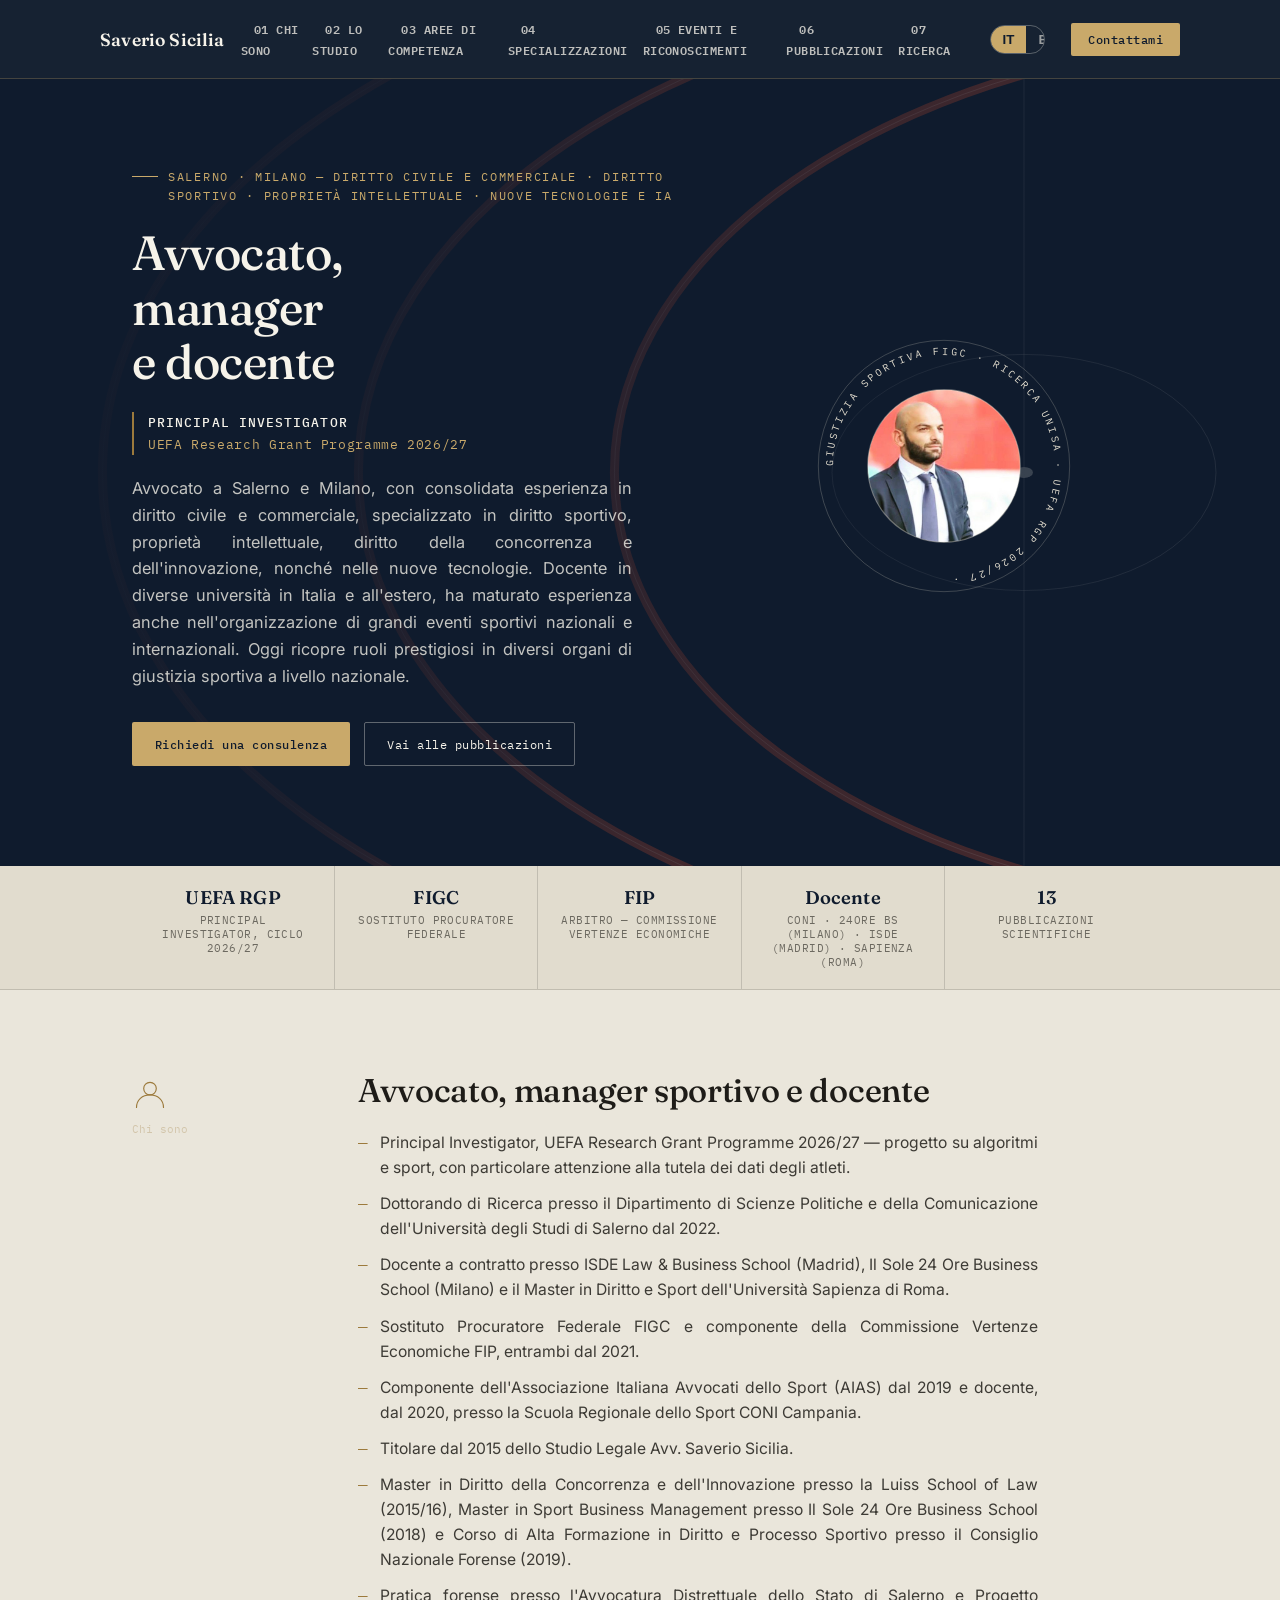
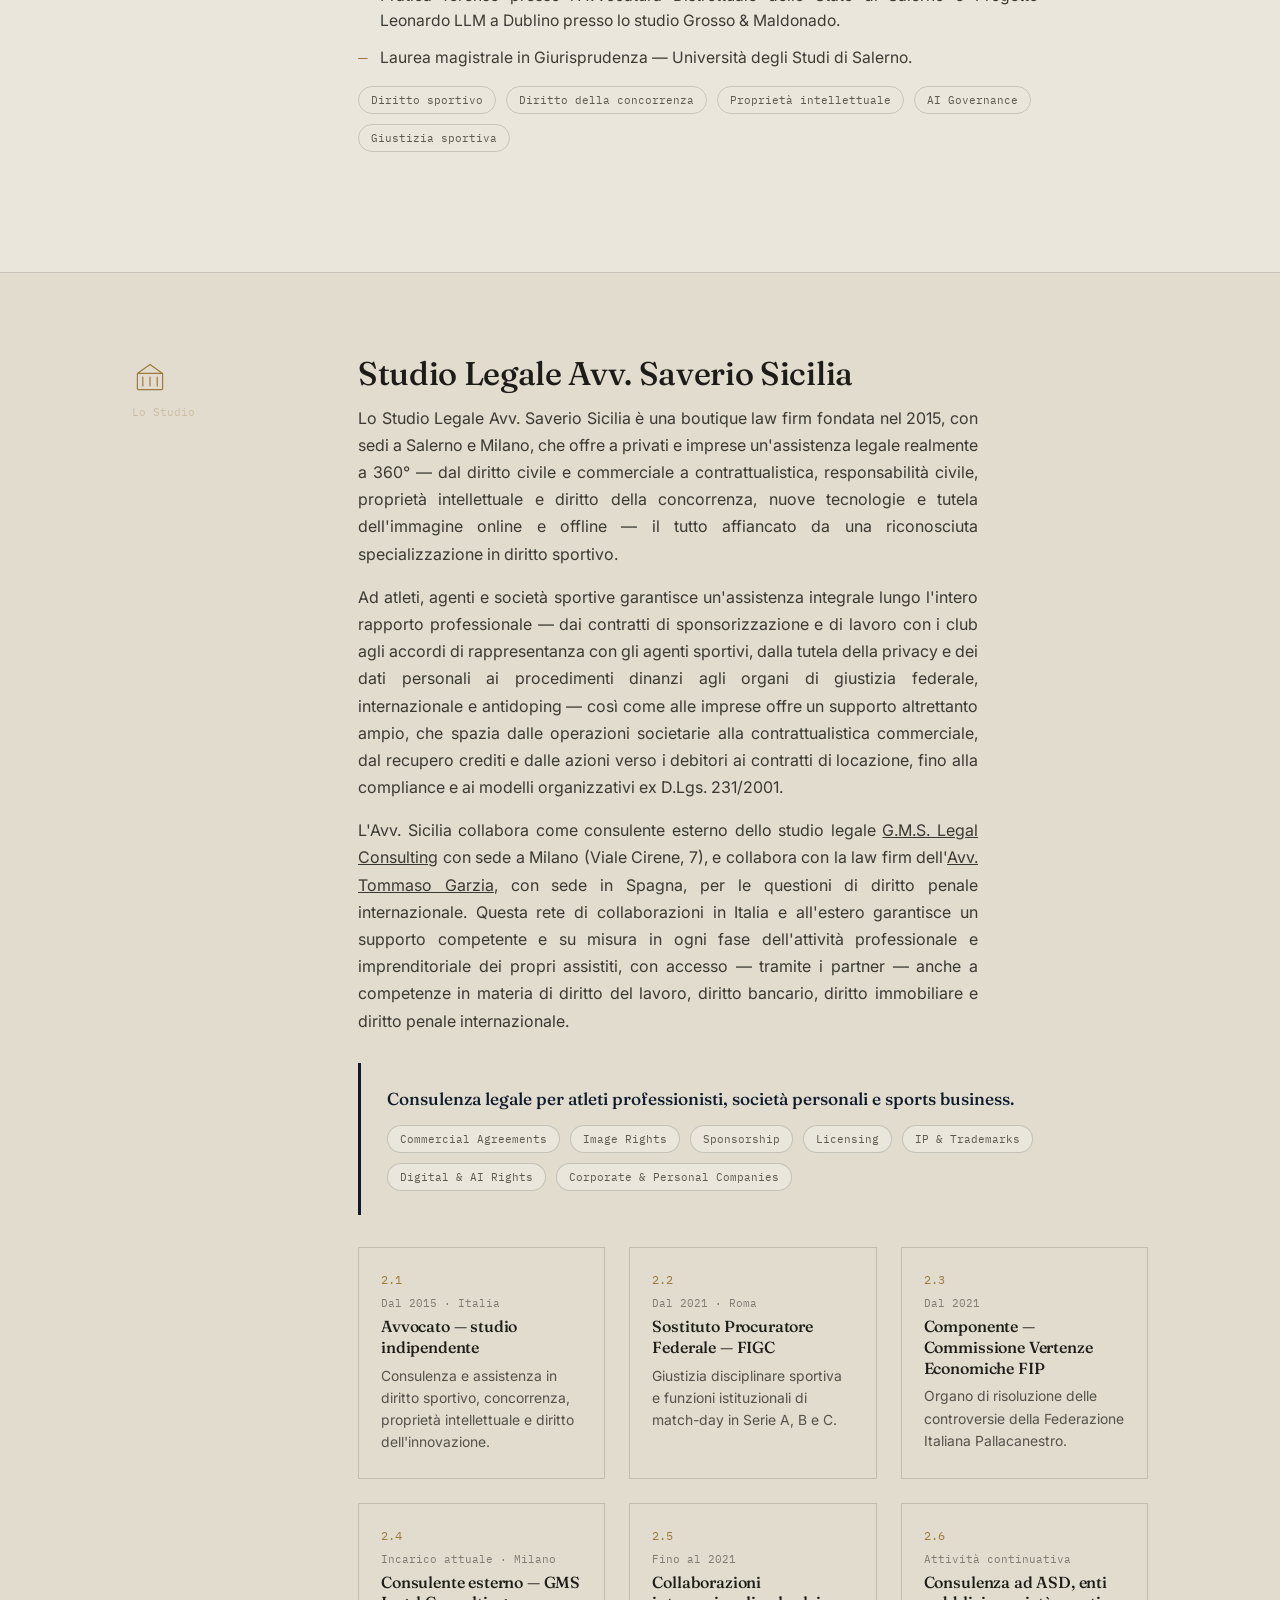
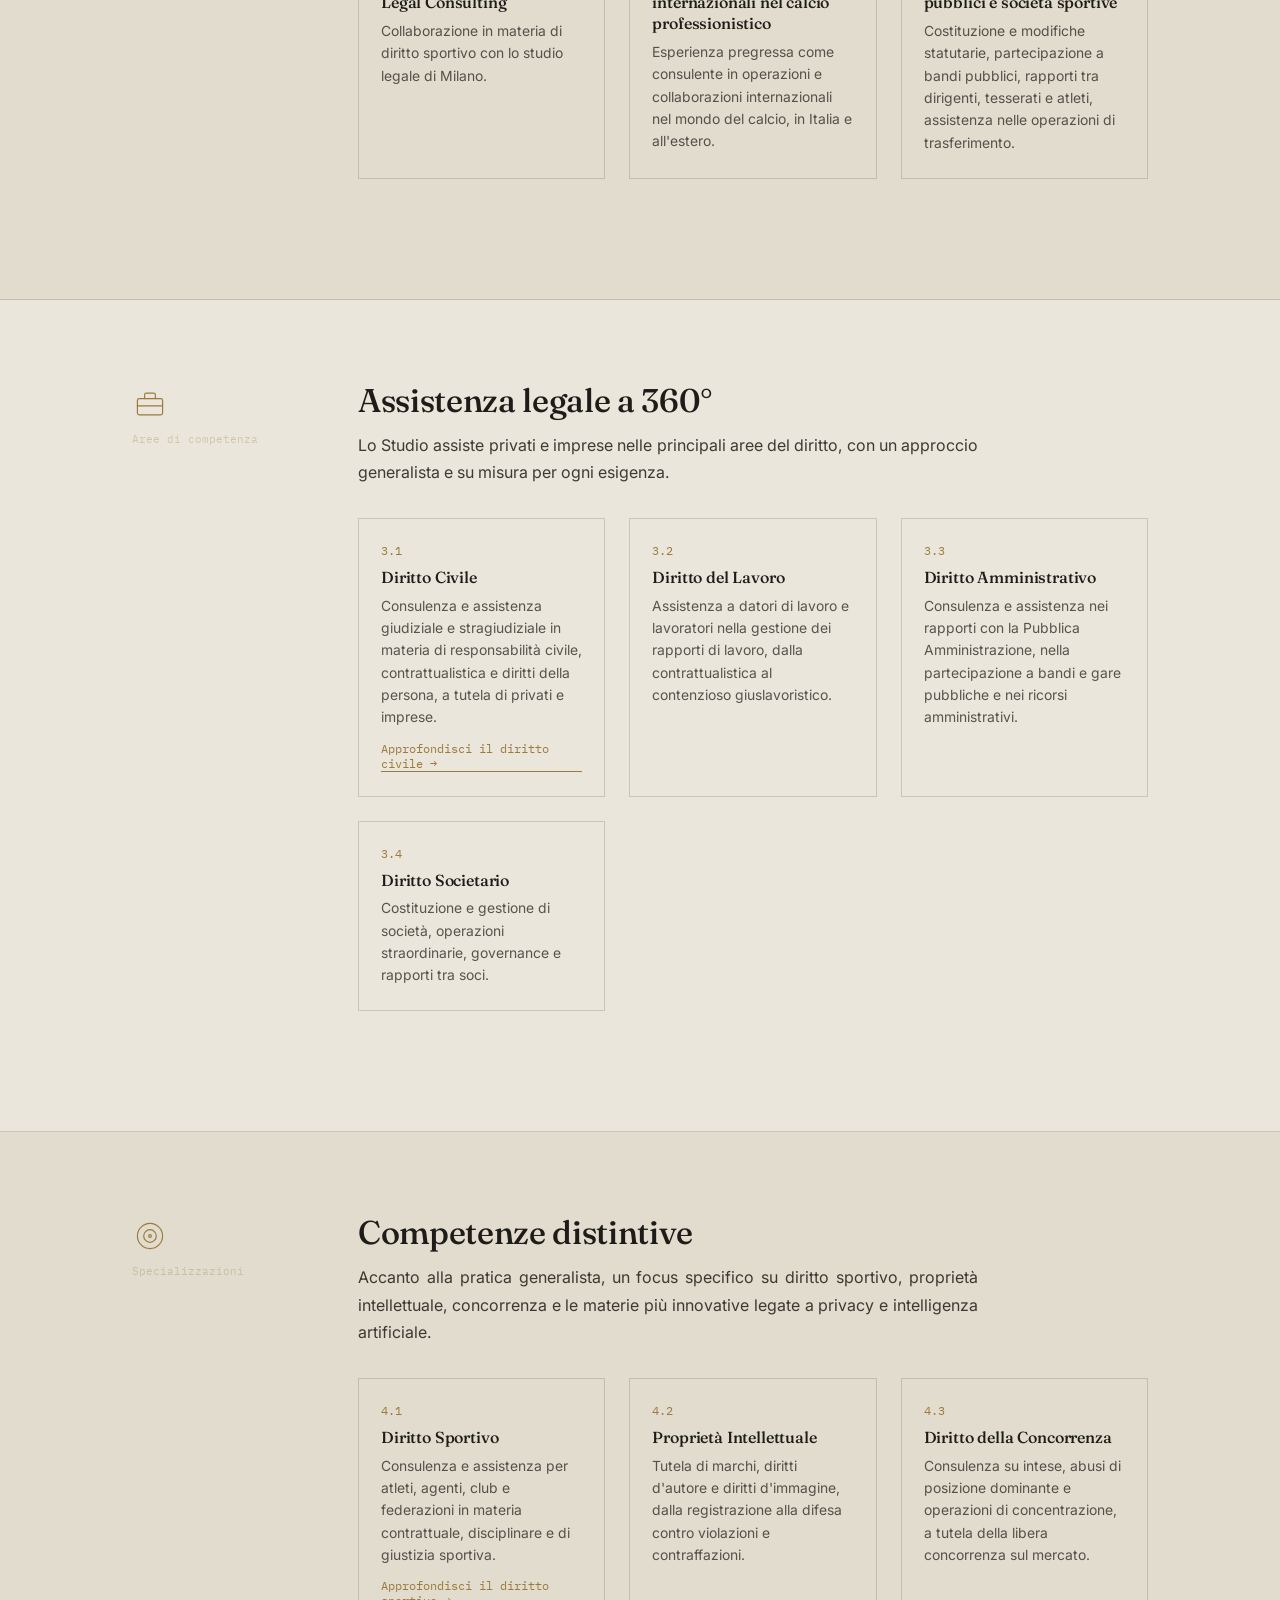
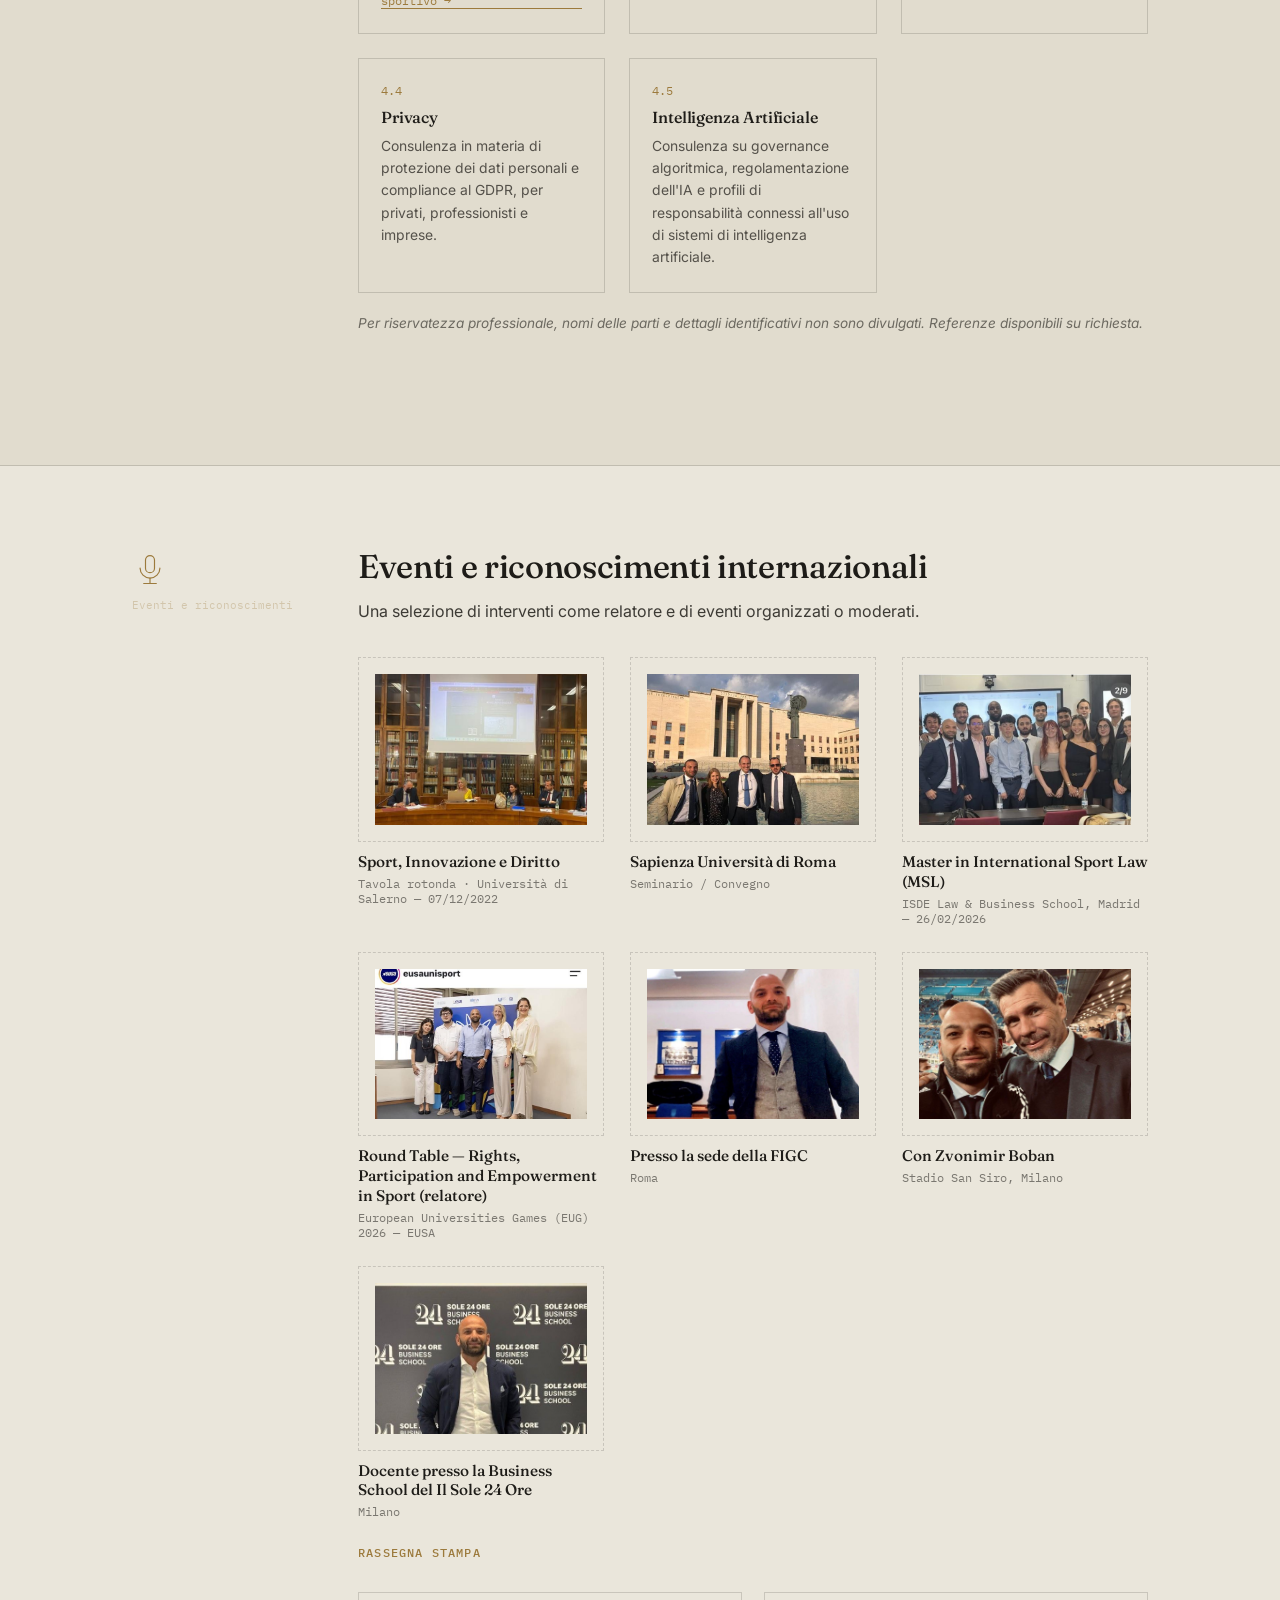
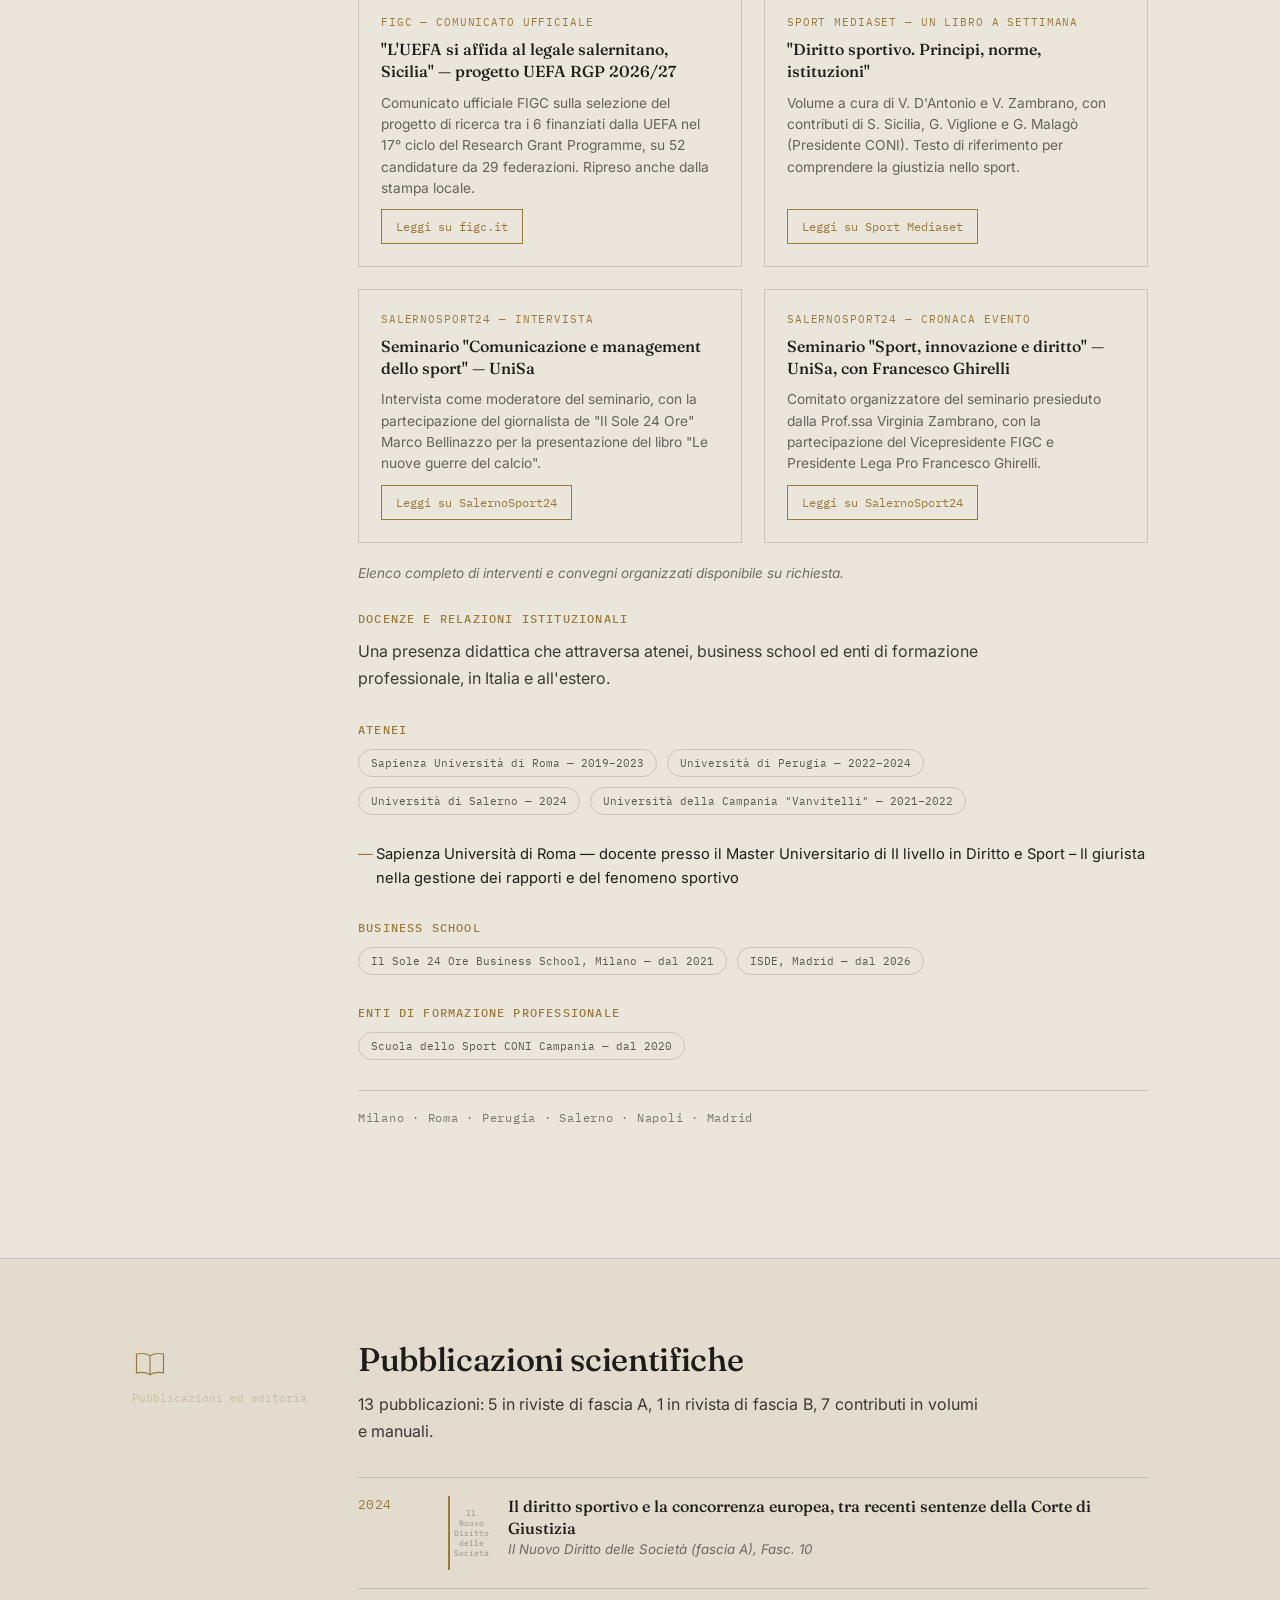
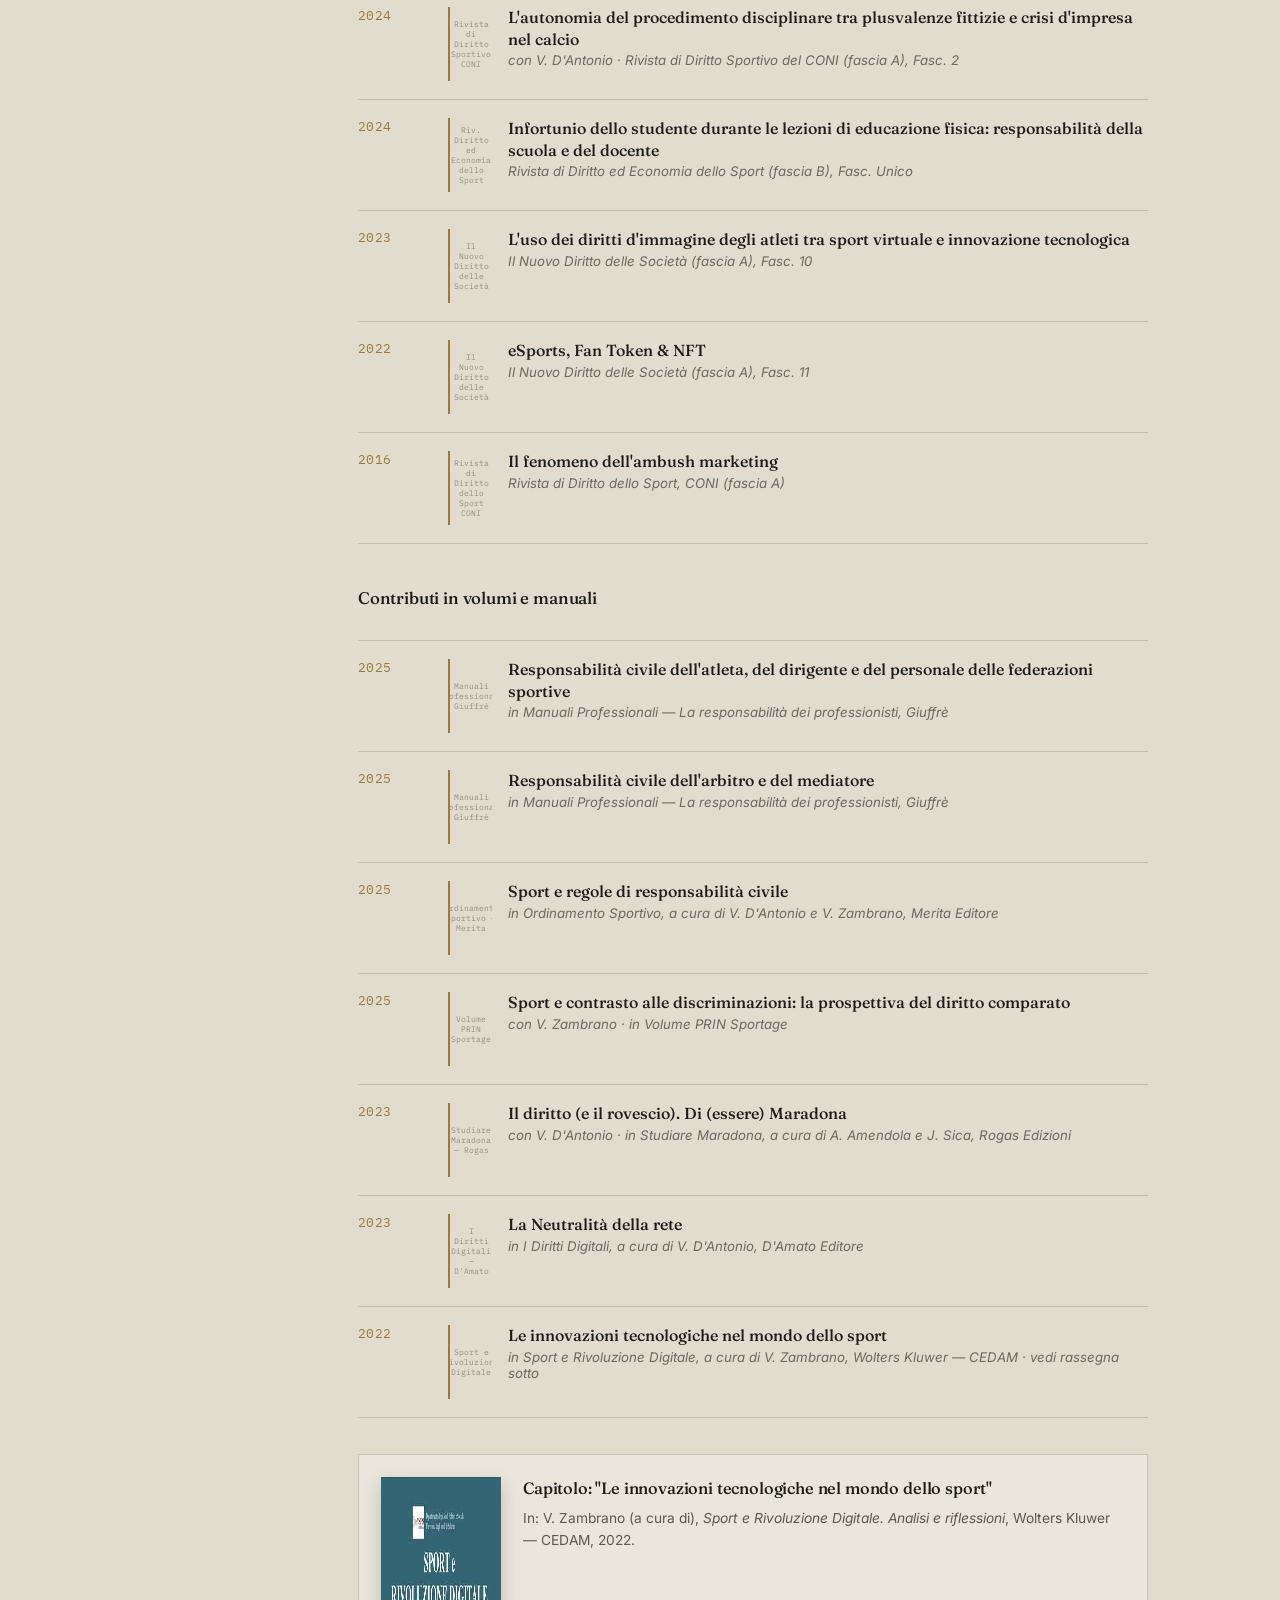
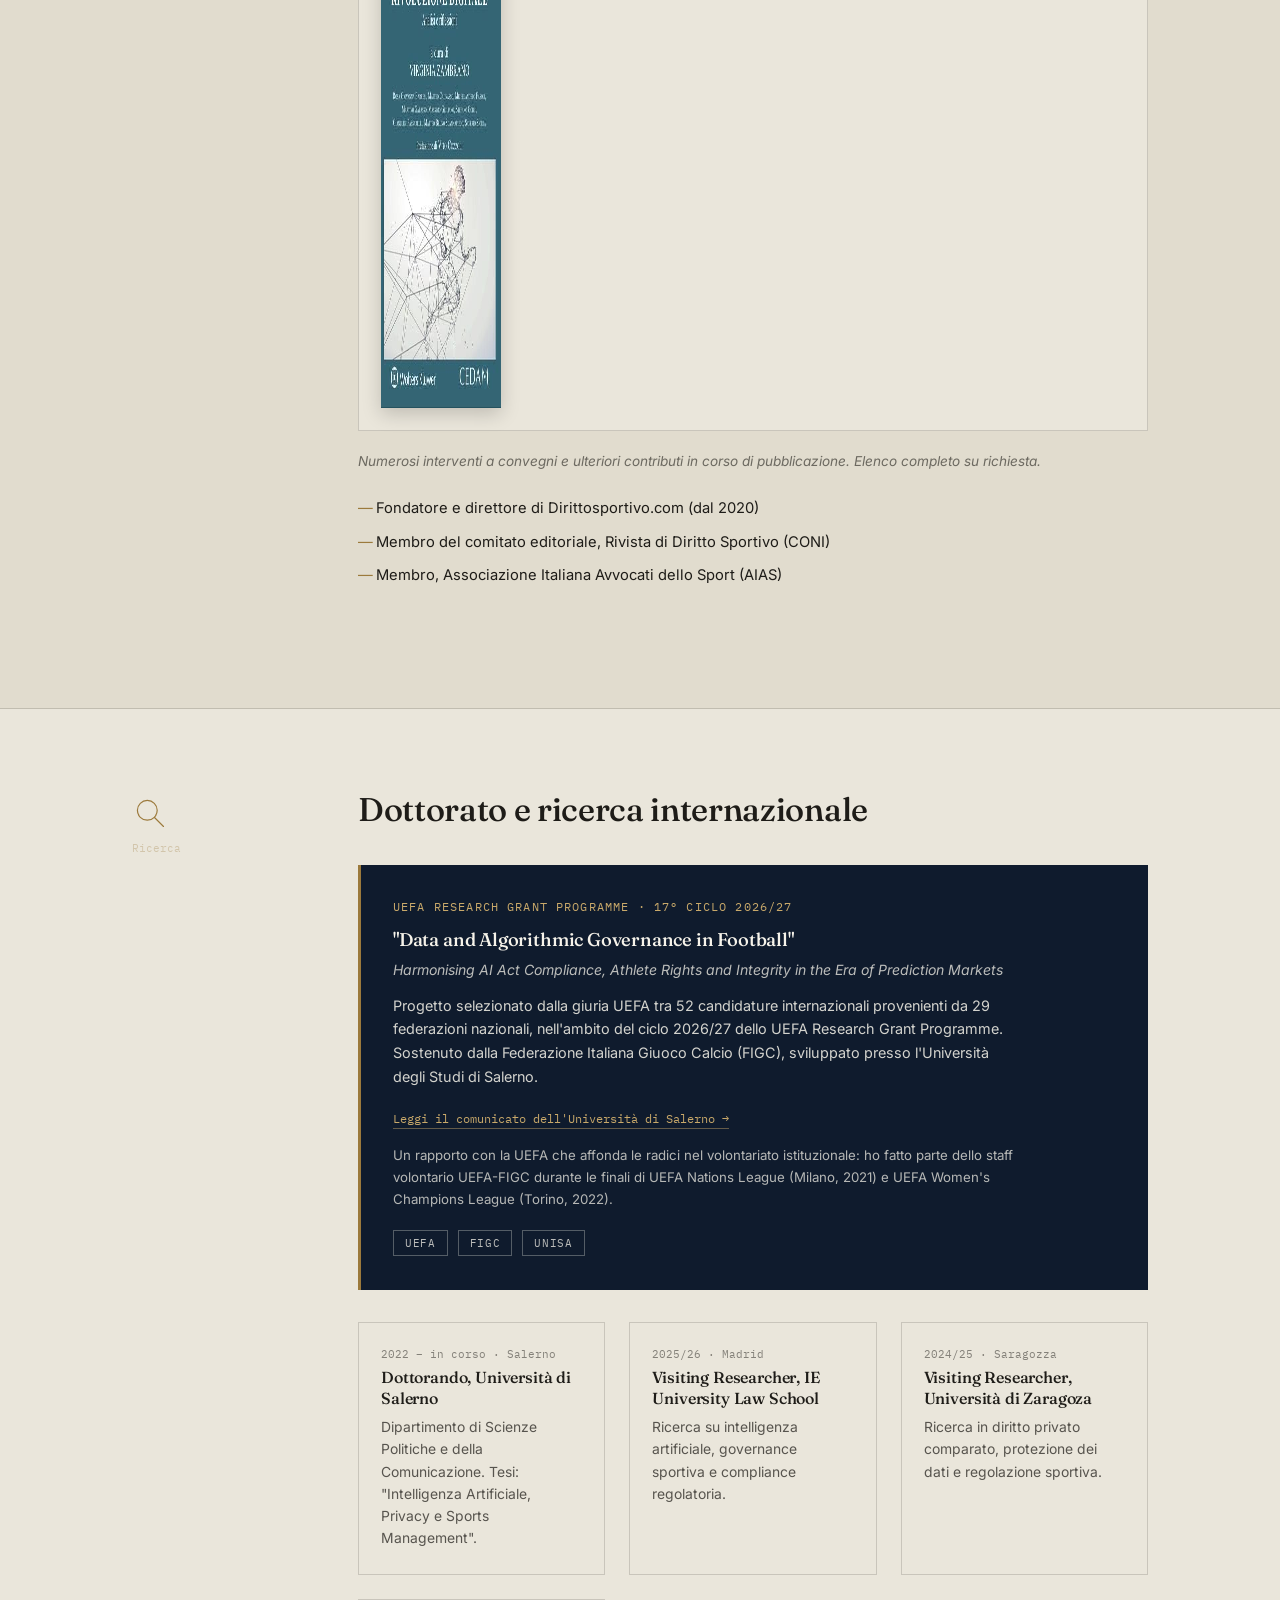
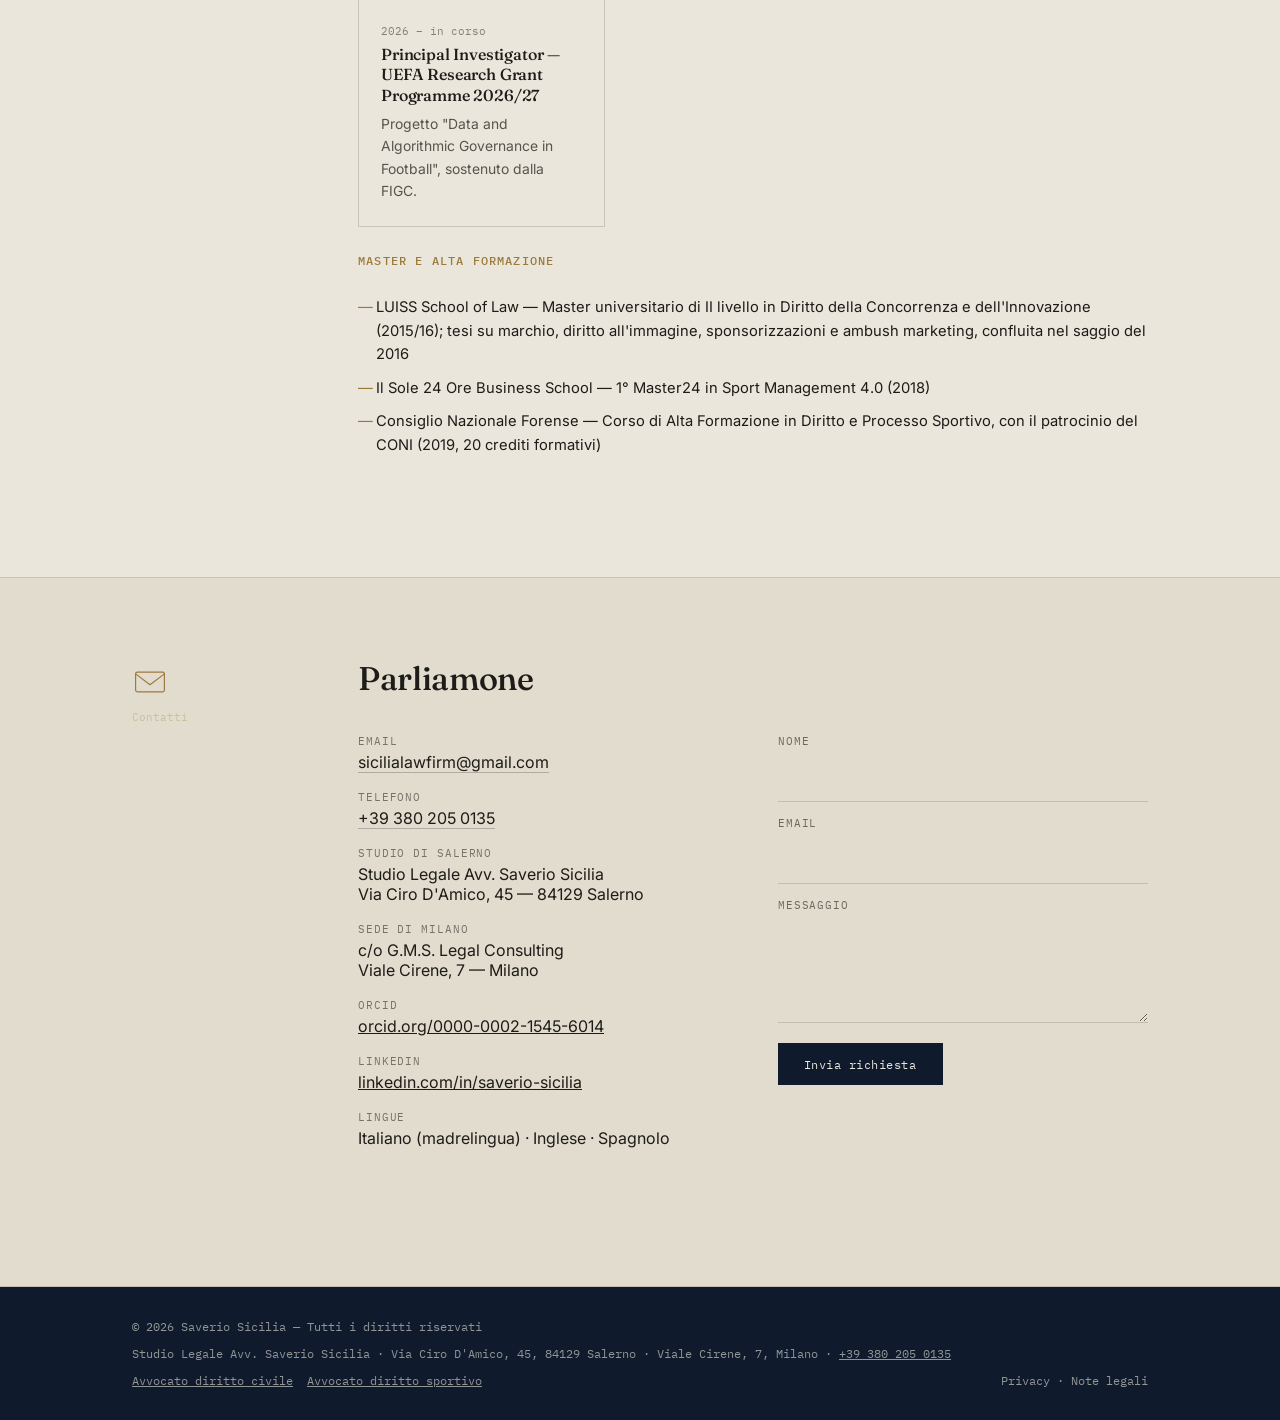
==== commit 6c3c1015: "Nome dello studio: 'Studio Legale Avv. Saverio Sicilia' (IT) e 'Saverio Sicilia Law Firm' (EN) Allin" ====
--- a/index.html
+++ b/index.html
@@ -3,8 +3,12 @@
 <head>
 <meta charset="UTF-8">
 <meta name="viewport" content="width=device-width, initial-scale=1.0">
+<link rel="icon" href="/favicon.ico" sizes="any">
+<link rel="icon" href="/favicon.svg" type="image/svg+xml">
+<link rel="apple-touch-icon" href="/apple-touch-icon.png">
+<meta name="theme-color" content="#0F1B2D">
 <title>Avvocato Diritto Civile e Diritto Sportivo a Salerno e Milano | Avv. Saverio Sicilia</title>
-<meta name="description" content="Avv. Saverio Sicilia — Studio Legale Sicilia, Salerno (Via Ciro D'Amico 45) e Milano (Viale Cirene 7). Avvocato civilista e di diritto sportivo: responsabilità civile, contratti, recupero crediti, contratti sportivi, agenti, sponsorizzazioni, diritti d'immagine e giustizia sportiva. Tel. +39 380 205 0135.">
+<meta name="description" content="Studio Legale Avv. Saverio Sicilia, Salerno (Via Ciro D'Amico 45) e Milano (Viale Cirene 7). Avvocato civilista e di diritto sportivo: responsabilità civile, contratti, recupero crediti, contratti sportivi, agenti, sponsorizzazioni, diritti d'immagine e giustizia sportiva. Tel. +39 380 205 0135.">
 <meta name="author" content="Saverio Sicilia">
 <meta name="robots" content="index, follow, max-image-preview:large">
 <link rel="alternate" type="text/plain" href="/llms.txt" title="Sintesi per assistenti AI">
@@ -12,14 +16,18 @@
 <meta name="msvalidate.01" content="A976DEEF75B888488E20E91839288352" />
 
 <meta property="og:type" content="website">
-<meta property="og:site_name" content="Studio Legale Sicilia">
+<meta property="og:site_name" content="Studio Legale Avv. Saverio Sicilia">
 <meta property="og:title" content="Avvocato Diritto Civile e Diritto Sportivo a Salerno e Milano | Avv. Saverio Sicilia">
-<meta property="og:description" content="Avv. Saverio Sicilia — Studio Legale Sicilia, Salerno (Via Ciro D'Amico 45) e Milano (Viale Cirene 7). Avvocato civilista e di diritto sportivo: responsabilità civile, contratti, recupero crediti, contratti sportivi, agenti, sponsorizzazioni, diritti d'immagine e giustizia sportiva. Tel. +39 380 205 0135.">
+<meta property="og:description" content="Studio Legale Avv. Saverio Sicilia, Salerno (Via Ciro D'Amico 45) e Milano (Viale Cirene 7). Avvocato civilista e di diritto sportivo: responsabilità civile, contratti, recupero crediti, contratti sportivi, agenti, sponsorizzazioni, diritti d'immagine e giustizia sportiva. Tel. +39 380 205 0135.">
 <meta property="og:url" content="https://sicilialawfirm.it/">
 <meta property="og:locale" content="it_IT">
-<meta name="twitter:card" content="summary">
+<meta property="og:image" content="https://sicilialawfirm.it/img/og-saverio-sicilia.jpg">
+<meta property="og:image:width" content="1200">
+<meta property="og:image:height" content="630">
+<meta property="og:image:alt" content="Studio Legale Avv. Saverio Sicilia, Salerno e Milano">
+<meta name="twitter:card" content="summary_large_image">
 <meta name="twitter:title" content="Avvocato Diritto Civile e Diritto Sportivo a Salerno e Milano | Avv. Saverio Sicilia">
-<meta name="twitter:description" content="Avv. Saverio Sicilia — Studio Legale Sicilia, Salerno (Via Ciro D'Amico 45) e Milano (Viale Cirene 7). Avvocato civilista e di diritto sportivo: responsabilità civile, contratti, recupero crediti, contratti sportivi, agenti, sponsorizzazioni, diritti d'immagine e giustizia sportiva. Tel. +39 380 205 0135.">
+<meta name="twitter:description" content="Studio Legale Avv. Saverio Sicilia, Salerno (Via Ciro D'Amico 45) e Milano (Viale Cirene 7). Avvocato civilista e di diritto sportivo: responsabilità civile, contratti, recupero crediti, contratti sportivi, agenti, sponsorizzazioni, diritti d'immagine e giustizia sportiva. Tel. +39 380 205 0135.">
 
 <script type="application/ld+json">
 {
@@ -83,6 +91,71 @@
     "https://orcid.org/0000-0002-1545-6014",
     "https://www.figc.it/it/federazione/news/uefa-research-grant-programme-2026-27-il-progetto-di-ricerca-dellavvocato-saverio-sicilia-e-supportato-dalla-figc-tra-i-lavori-selezionati-l1f13q9u",
     "https://www.unisa.it/unisa-rescue-page/dettaglio/id/529/module/326/row/30064/uefa-seleziona-un-progetto-dell-universita-di-salerno"
+   ],
+   "subjectOf": [
+    {
+     "@type": "NewsArticle",
+     "name": "UEFA Research Grant Programme 2026/27: il progetto di ricerca dell'avvocato Saverio Sicilia supportato dalla FIGC tra i lavori selezionati",
+     "publisher": {
+      "@type": "Organization",
+      "name": "FIGC"
+     },
+     "url": "https://www.figc.it/it/federazione/news/uefa-research-grant-programme-2026-27-il-progetto-di-ricerca-dellavvocato-saverio-sicilia-e-supportato-dalla-figc-tra-i-lavori-selezionati-l1f13q9u"
+    },
+    {
+     "@type": "NewsArticle",
+     "name": "UEFA seleziona un progetto dell'Università di Salerno",
+     "publisher": {
+      "@type": "Organization",
+      "name": "Università degli Studi di Salerno"
+     },
+     "url": "https://www.unisa.it/unisa-rescue-page/dettaglio/id/529/module/326/row/30064/uefa-seleziona-un-progetto-dell-universita-di-salerno"
+    },
+    {
+     "@type": "NewsArticle",
+     "name": "Saverio Sicilia — intervista",
+     "publisher": {
+      "@type": "Organization",
+      "name": "SalernoSport24"
+     },
+     "url": "https://www.salernosport24.com/saverio-sicilia-intervista-salerno-sport-24/"
+    },
+    {
+     "@type": "NewsArticle",
+     "name": "Seminario UniSa: Saverio Sicilia, sport e Francesco Ghirelli",
+     "publisher": {
+      "@type": "Organization",
+      "name": "SalernoSport24"
+     },
+     "url": "https://www.salernosport24.com/seminario-unisa-saverio-sicilia-sport-francesco-ghirelli/"
+    },
+    {
+     "@type": "Review",
+     "name": "Diritto sportivo. Principi, norme, istituzioni — Un libro a settimana",
+     "publisher": {
+      "@type": "Organization",
+      "name": "Sport Mediaset"
+     },
+     "url": "https://www.sportmediaset.mediaset.it/un-libro-a-settimana/diritto-sportivo-principi-norme-istituzioni-il-testo-per-comprendere-la-giustizia-nello-sport_95150997-202502k.shtml"
+    }
+   ],
+   "hasCredential": [
+    {
+     "@type": "EducationalOccupationalCredential",
+     "name": "Master in Diritto della Concorrenza e dell'Innovazione",
+     "recognizedBy": {
+      "@type": "Organization",
+      "name": "Luiss School of Law"
+     }
+    },
+    {
+     "@type": "EducationalOccupationalCredential",
+     "name": "Corso di Alta Formazione in Diritto e Processo Sportivo",
+     "recognizedBy": {
+      "@type": "Organization",
+      "name": "Consiglio Nazionale Forense"
+     }
+    }
    ]
   },
   {
@@ -91,9 +164,10 @@
     "Attorney"
    ],
    "@id": "https://sicilialawfirm.it/#studio",
-   "name": "Studio Legale Sicilia",
+   "name": "Studio Legale Avv. Saverio Sicilia",
    "alternateName": [
-    "Studio Legale Avv. Saverio Sicilia",
+    "Saverio Sicilia Law Firm",
+    "Studio Legale Sicilia",
     "Sicilia Law Firm"
    ],
    "description": "Studio legale a Salerno e Milano: diritto civile e diritto sportivo, contrattualistica, responsabilità civile, proprietà intellettuale e nuove tecnologie.",
@@ -108,18 +182,20 @@
    "address": {
     "@type": "PostalAddress",
     "streetAddress": "Via Ciro D'Amico, 45",
-    "postalCode": "84129", "addressLocality": "Salerno",
+    "postalCode": "84129",
+    "addressLocality": "Salerno",
     "addressRegion": "SA",
     "addressCountry": "IT"
    },
    "location": [
     {
      "@type": "Place",
-     "name": "Studio Legale Sicilia — Salerno",
+     "name": "Studio Legale Avv. Saverio Sicilia — Salerno",
      "address": {
       "@type": "PostalAddress",
       "streetAddress": "Via Ciro D'Amico, 45",
-      "postalCode": "84129", "addressLocality": "Salerno",
+      "postalCode": "84129",
+      "addressLocality": "Salerno",
       "addressRegion": "SA",
       "addressCountry": "IT"
      }
@@ -210,7 +286,7 @@
    "@type": "WebSite",
    "@id": "https://sicilialawfirm.it/#website",
    "url": "https://sicilialawfirm.it/",
-   "name": "Studio Legale Sicilia — Avv. Saverio Sicilia",
+   "name": "Studio Legale Avv. Saverio Sicilia",
    "inLanguage": [
     "it-IT",
     "en"
@@ -218,6 +294,272 @@
    "publisher": {
     "@id": "https://sicilialawfirm.it/#studio"
    }
+  },
+  {
+   "@type": "ItemList",
+   "@id": "https://sicilialawfirm.it/#pubblicazioni",
+   "name": "Pubblicazioni scientifiche dell'Avv. Saverio Sicilia",
+   "itemListElement": [
+    {
+     "@type": "ListItem",
+     "position": 1,
+     "item": {
+      "@type": "ScholarlyArticle",
+      "name": "Il diritto sportivo e la concorrenza europea, tra recenti sentenze della Corte di Giustizia",
+      "datePublished": "2024",
+      "inLanguage": "it",
+      "author": [
+       {
+        "@id": "https://sicilialawfirm.it/#saverio-sicilia"
+       }
+      ],
+      "isPartOf": {
+       "@type": "Periodical",
+       "name": "Il Nuovo Diritto delle Società"
+      }
+     }
+    },
+    {
+     "@type": "ListItem",
+     "position": 2,
+     "item": {
+      "@type": "ScholarlyArticle",
+      "name": "L'autonomia del procedimento disciplinare tra plusvalenze fittizie e crisi d'impresa nel calcio",
+      "datePublished": "2024",
+      "inLanguage": "it",
+      "author": [
+       {
+        "@id": "https://sicilialawfirm.it/#saverio-sicilia"
+       },
+       {
+        "@type": "Person",
+        "name": "V. D'Antonio"
+       }
+      ],
+      "isPartOf": {
+       "@type": "Periodical",
+       "name": "Rivista di Diritto Sportivo del CONI"
+      }
+     }
+    },
+    {
+     "@type": "ListItem",
+     "position": 3,
+     "item": {
+      "@type": "ScholarlyArticle",
+      "name": "Infortunio dello studente durante le lezioni di educazione fisica: responsabilità della scuola e del docente",
+      "datePublished": "2024",
+      "inLanguage": "it",
+      "author": [
+       {
+        "@id": "https://sicilialawfirm.it/#saverio-sicilia"
+       }
+      ],
+      "isPartOf": {
+       "@type": "Periodical",
+       "name": "Rivista di Diritto ed Economia dello Sport"
+      }
+     }
+    },
+    {
+     "@type": "ListItem",
+     "position": 4,
+     "item": {
+      "@type": "ScholarlyArticle",
+      "name": "L'uso dei diritti d'immagine degli atleti tra sport virtuale e innovazione tecnologica",
+      "datePublished": "2023",
+      "inLanguage": "it",
+      "author": [
+       {
+        "@id": "https://sicilialawfirm.it/#saverio-sicilia"
+       }
+      ],
+      "isPartOf": {
+       "@type": "Periodical",
+       "name": "Il Nuovo Diritto delle Società"
+      }
+     }
+    },
+    {
+     "@type": "ListItem",
+     "position": 5,
+     "item": {
+      "@type": "ScholarlyArticle",
+      "name": "eSports, Fan Token & NFT",
+      "datePublished": "2022",
+      "inLanguage": "it",
+      "author": [
+       {
+        "@id": "https://sicilialawfirm.it/#saverio-sicilia"
+       }
+      ],
+      "isPartOf": {
+       "@type": "Periodical",
+       "name": "Il Nuovo Diritto delle Società"
+      }
+     }
+    },
+    {
+     "@type": "ListItem",
+     "position": 6,
+     "item": {
+      "@type": "ScholarlyArticle",
+      "name": "Il fenomeno dell'ambush marketing",
+      "datePublished": "2016",
+      "inLanguage": "it",
+      "author": [
+       {
+        "@id": "https://sicilialawfirm.it/#saverio-sicilia"
+       }
+      ],
+      "isPartOf": {
+       "@type": "Periodical",
+       "name": "Rivista di Diritto dello Sport, CONI"
+      }
+     }
+    },
+    {
+     "@type": "ListItem",
+     "position": 7,
+     "item": {
+      "@type": "Chapter",
+      "name": "Responsabilità civile dell'atleta, del dirigente e del personale delle federazioni sportive",
+      "datePublished": "2025",
+      "inLanguage": "it",
+      "author": [
+       {
+        "@id": "https://sicilialawfirm.it/#saverio-sicilia"
+       }
+      ],
+      "publisher": {
+       "@type": "Organization",
+       "name": "Giuffrè"
+      }
+     }
+    },
+    {
+     "@type": "ListItem",
+     "position": 8,
+     "item": {
+      "@type": "Chapter",
+      "name": "Responsabilità civile dell'arbitro e del mediatore",
+      "datePublished": "2025",
+      "inLanguage": "it",
+      "author": [
+       {
+        "@id": "https://sicilialawfirm.it/#saverio-sicilia"
+       }
+      ],
+      "publisher": {
+       "@type": "Organization",
+       "name": "Giuffrè"
+      }
+     }
+    },
+    {
+     "@type": "ListItem",
+     "position": 9,
+     "item": {
+      "@type": "Chapter",
+      "name": "Sport e regole di responsabilità civile",
+      "datePublished": "2025",
+      "inLanguage": "it",
+      "author": [
+       {
+        "@id": "https://sicilialawfirm.it/#saverio-sicilia"
+       }
+      ],
+      "publisher": {
+       "@type": "Organization",
+       "name": "Merita Editore"
+      }
+     }
+    },
+    {
+     "@type": "ListItem",
+     "position": 10,
+     "item": {
+      "@type": "Chapter",
+      "name": "Sport e contrasto alle discriminazioni: la prospettiva del diritto comparato",
+      "datePublished": "2025",
+      "inLanguage": "it",
+      "author": [
+       {
+        "@id": "https://sicilialawfirm.it/#saverio-sicilia"
+       },
+       {
+        "@type": "Person",
+        "name": "V. Zambrano"
+       }
+      ],
+      "publisher": {
+       "@type": "Organization",
+       "name": "PRIN Sportage"
+      }
+     }
+    },
+    {
+     "@type": "ListItem",
+     "position": 11,
+     "item": {
+      "@type": "Chapter",
+      "name": "Il diritto (e il rovescio). Di (essere) Maradona",
+      "datePublished": "2023",
+      "inLanguage": "it",
+      "author": [
+       {
+        "@id": "https://sicilialawfirm.it/#saverio-sicilia"
+       },
+       {
+        "@type": "Person",
+        "name": "V. D'Antonio"
+       }
+      ],
+      "publisher": {
+       "@type": "Organization",
+       "name": "Rogas Edizioni"
+      }
+     }
+    },
+    {
+     "@type": "ListItem",
+     "position": 12,
+     "item": {
+      "@type": "Chapter",
+      "name": "La Neutralità della rete",
+      "datePublished": "2023",
+      "inLanguage": "it",
+      "author": [
+       {
+        "@id": "https://sicilialawfirm.it/#saverio-sicilia"
+       }
+      ],
+      "publisher": {
+       "@type": "Organization",
+       "name": "D'Amato Editore"
+      }
+     }
+    },
+    {
+     "@type": "ListItem",
+     "position": 13,
+     "item": {
+      "@type": "Chapter",
+      "name": "Le innovazioni tecnologiche nel mondo dello sport",
+      "datePublished": "2022",
+      "inLanguage": "it",
+      "author": [
+       {
+        "@id": "https://sicilialawfirm.it/#saverio-sicilia"
+       }
+      ],
+      "publisher": {
+       "@type": "Organization",
+       "name": "Wolters Kluwer — CEDAM"
+      }
+     }
+    }
+   ]
   }
  ]
 }
@@ -355,7 +697,7 @@
           <li><span class="it">Docente a contratto presso ISDE Law &amp; Business School (Madrid), Il Sole 24 Ore Business School (Milano) e il Master in Diritto e Sport dell'Università Sapienza di Roma.</span><span class="en">Adjunct lecturer at ISDE Law &amp; Business School (Madrid), Il Sole 24 Ore Business School (Milan) and the Master's in Sports Law at Sapienza University of Rome.</span></li>
           <li><span class="it">Sostituto Procuratore Federale FIGC e componente della Commissione Vertenze Economiche FIP, entrambi dal 2021.</span><span class="en">Deputy Federal Prosecutor at FIGC and member of the FIP Economic Disputes Commission, both since 2021.</span></li>
           <li><span class="it">Componente dell'Associazione Italiana Avvocati dello Sport (AIAS) dal 2019 e docente, dal 2020, presso la Scuola Regionale dello Sport CONI Campania.</span><span class="en">Member of the Italian Association of Sports Lawyers (AIAS) since 2019 and lecturer at the CONI Campania Regional School of Sport since 2020.</span></li>
-          <li><span class="it">Titolare dal 2015 dello Studio Legale Sicilia.</span><span class="en">Founder of Studio Legale Sicilia since 2015.</span></li>
+          <li><span class="it">Titolare dal 2015 dello Studio Legale Avv. Saverio Sicilia.</span><span class="en">Founder of Saverio Sicilia Law Firm since 2015.</span></li>
           <li><span class="it">Master in Diritto della Concorrenza e dell'Innovazione presso la Luiss School of Law (2015/16), Master in Sport Business Management presso Il Sole 24 Ore Business School (2018) e Corso di Alta Formazione in Diritto e Processo Sportivo presso il Consiglio Nazionale Forense (2019).</span><span class="en">Master's in Competition and Innovation Law at Luiss School of Law (2015/16), Master's in Sport Business Management at Il Sole 24 Ore Business School (2018) and Advanced Training Course in Sports Law and Procedure at the Italian National Bar Council (CNF) (2019).</span></li>
           <li><span class="it">Pratica forense presso l'Avvocatura Distrettuale dello Stato di Salerno e Progetto Leonardo LLM a Dublino presso lo studio Grosso &amp; Maldonado.</span><span class="en">Legal traineeship at the District State Advocacy Office of Salerno and Leonardo LLM Project in Dublin at Grosso &amp; Maldonado.</span></li>
           <li><span class="it">Laurea magistrale in Giurisprudenza — Università degli Studi di Salerno.</span><span class="en">Master's degree in Law — University of Salerno.</span></li>
@@ -379,10 +721,10 @@
         <svg class="art-icon" viewBox="0 0 40 40" xmlns="http://www.w3.org/2000/svg"><rect x="6" y="16" width="28" height="18" rx="1"/><path d="M6 16 20 6 34 16"/><line x1="12" y1="20" x2="12" y2="30"/><line x1="20" y1="20" x2="20" y2="30"/><line x1="28" y1="20" x2="28" y2="30"/></svg>
         <span><span class="it">Lo Studio</span><span class="en">The Firm</span></span></div>
       <div>
-        <h2 class="reveal"><span class="it">Studio Legale Sicilia</span><span class="en">Studio Legale Sicilia</span></h2>
+        <h2 class="reveal"><span class="it">Studio Legale Avv. Saverio Sicilia</span><span class="en">Saverio Sicilia Law Firm</span></h2>
         <p class="sub reveal">
-          <span class="it">Lo Studio Legale Sicilia è una boutique law firm fondata e diretta dall'Avv. Saverio Sicilia, con sedi a Salerno e Milano, che offre a privati e imprese un'assistenza legale realmente a 360° — dal diritto civile e commerciale a contrattualistica, responsabilità civile, proprietà intellettuale e diritto della concorrenza, nuove tecnologie e tutela dell'immagine online e offline — il tutto affiancato da una riconosciuta specializzazione in diritto sportivo.</span>
-          <span class="en">Studio Legale Sicilia is a boutique law firm founded and led by Avv. Saverio Sicilia, with offices in Salerno and Milan, providing private clients and businesses with truly comprehensive legal assistance — from civil and commercial law to contracts, civil liability, intellectual property and competition law, new technologies, and online and offline image protection — alongside a recognised specialisation in sports law.</span>
+          <span class="it">Lo Studio Legale Avv. Saverio Sicilia è una boutique law firm fondata nel 2015, con sedi a Salerno e Milano, che offre a privati e imprese un'assistenza legale realmente a 360° — dal diritto civile e commerciale a contrattualistica, responsabilità civile, proprietà intellettuale e diritto della concorrenza, nuove tecnologie e tutela dell'immagine online e offline — il tutto affiancato da una riconosciuta specializzazione in diritto sportivo.</span>
+          <span class="en">Saverio Sicilia Law Firm is a boutique law firm founded in 2015, with offices in Salerno and Milan, providing private clients and businesses with truly comprehensive legal assistance — from civil and commercial law to contracts, civil liability, intellectual property and competition law, new technologies, and online and offline image protection — alongside a recognised specialisation in sports law.</span>
         </p>
         <p class="sub reveal" style="margin-top:14px;">
           <span class="it">Ad atleti, agenti e società sportive garantisce un'assistenza integrale lungo l'intero rapporto professionale — dai contratti di sponsorizzazione e di lavoro con i club agli accordi di rappresentanza con gli agenti sportivi, dalla tutela della privacy e dei dati personali ai procedimenti dinanzi agli organi di giustizia federale, internazionale e antidoping — così come alle imprese offre un supporto altrettanto ampio, che spazia dalle operazioni societarie alla contrattualistica commerciale, dal recupero crediti e dalle azioni verso i debitori ai contratti di locazione, fino alla compliance e ai modelli organizzativi ex D.Lgs. 231/2001.</span>
@@ -972,7 +1314,7 @@
             </div>
             <div class="contact-item">
               <div class="k"><span class="it">Studio di Salerno</span><span class="en">Salerno office</span></div>
-              <div class="v">Studio Legale Sicilia<br>Via Ciro D'Amico, 45 — 84129 Salerno</div>
+              <div class="v">Studio Legale Avv. Saverio Sicilia<br>Via Ciro D'Amico, 45 — 84129 Salerno</div>
             </div>
             <div class="contact-item">
               <div class="k"><span class="it">Sede di Milano</span><span class="en">Milan office</span></div>
@@ -1018,7 +1360,7 @@
 <footer>
   <div class="wrap">
     <span><span class="it">© <span id="yearIt"></span> Saverio Sicilia — Tutti i diritti riservati</span><span class="en">© <span id="yearEn"></span> Saverio Sicilia — All rights reserved</span></span>
-    <span>Studio Legale Sicilia · Avv. Saverio Sicilia · Via Ciro D'Amico, 45, 84129 Salerno · Viale Cirene, 7, Milano · <a href="tel:+393802050135" style="color:inherit">+39 380 205 0135</a></span>
+    <span>Studio Legale Avv. Saverio Sicilia · Via Ciro D'Amico, 45, 84129 Salerno · Viale Cirene, 7, Milano · <a href="tel:+393802050135" style="color:inherit">+39 380 205 0135</a></span>
     <span class="footer-links"><a href="/avvocato-diritto-civile/">Avvocato diritto civile</a><a href="/avvocato-diritto-sportivo/">Avvocato diritto sportivo</a></span>
     <span class="it">Privacy · Note legali</span><span class="en">Privacy · Legal notice</span>
   </div>
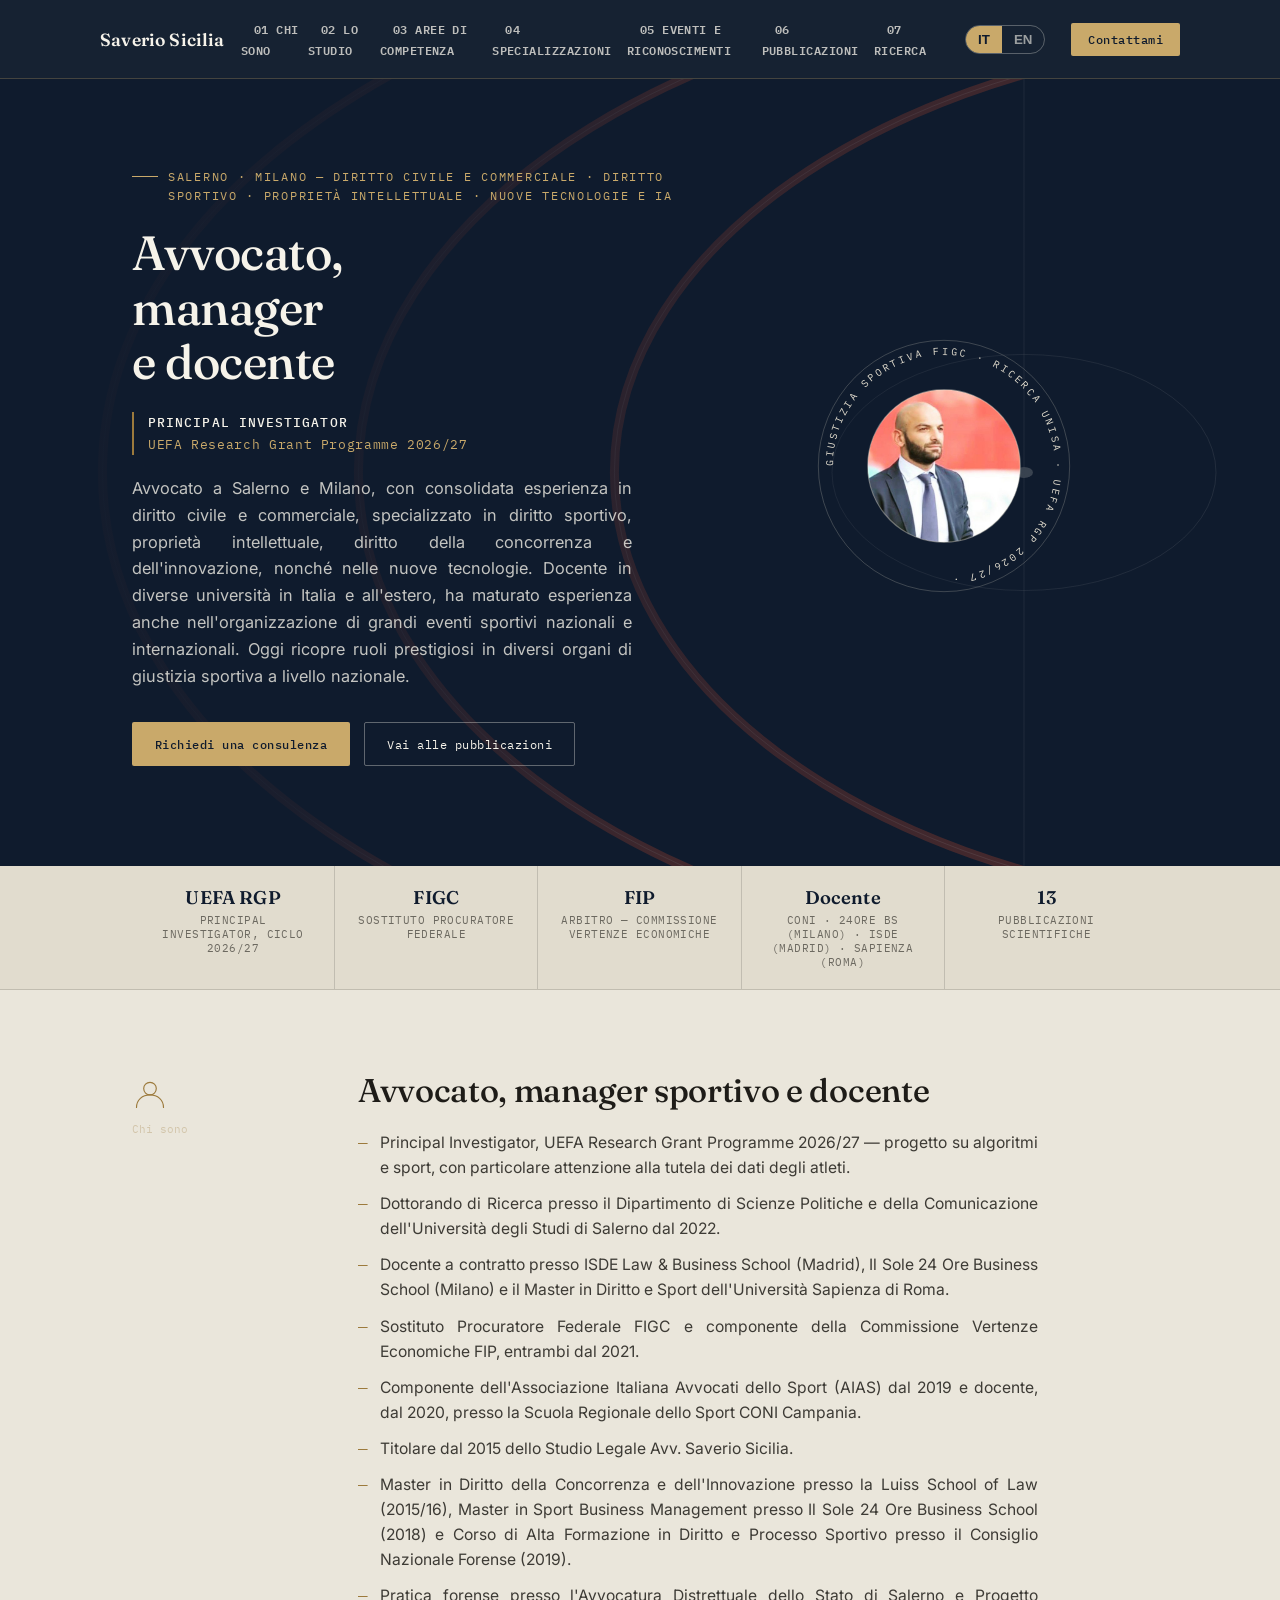
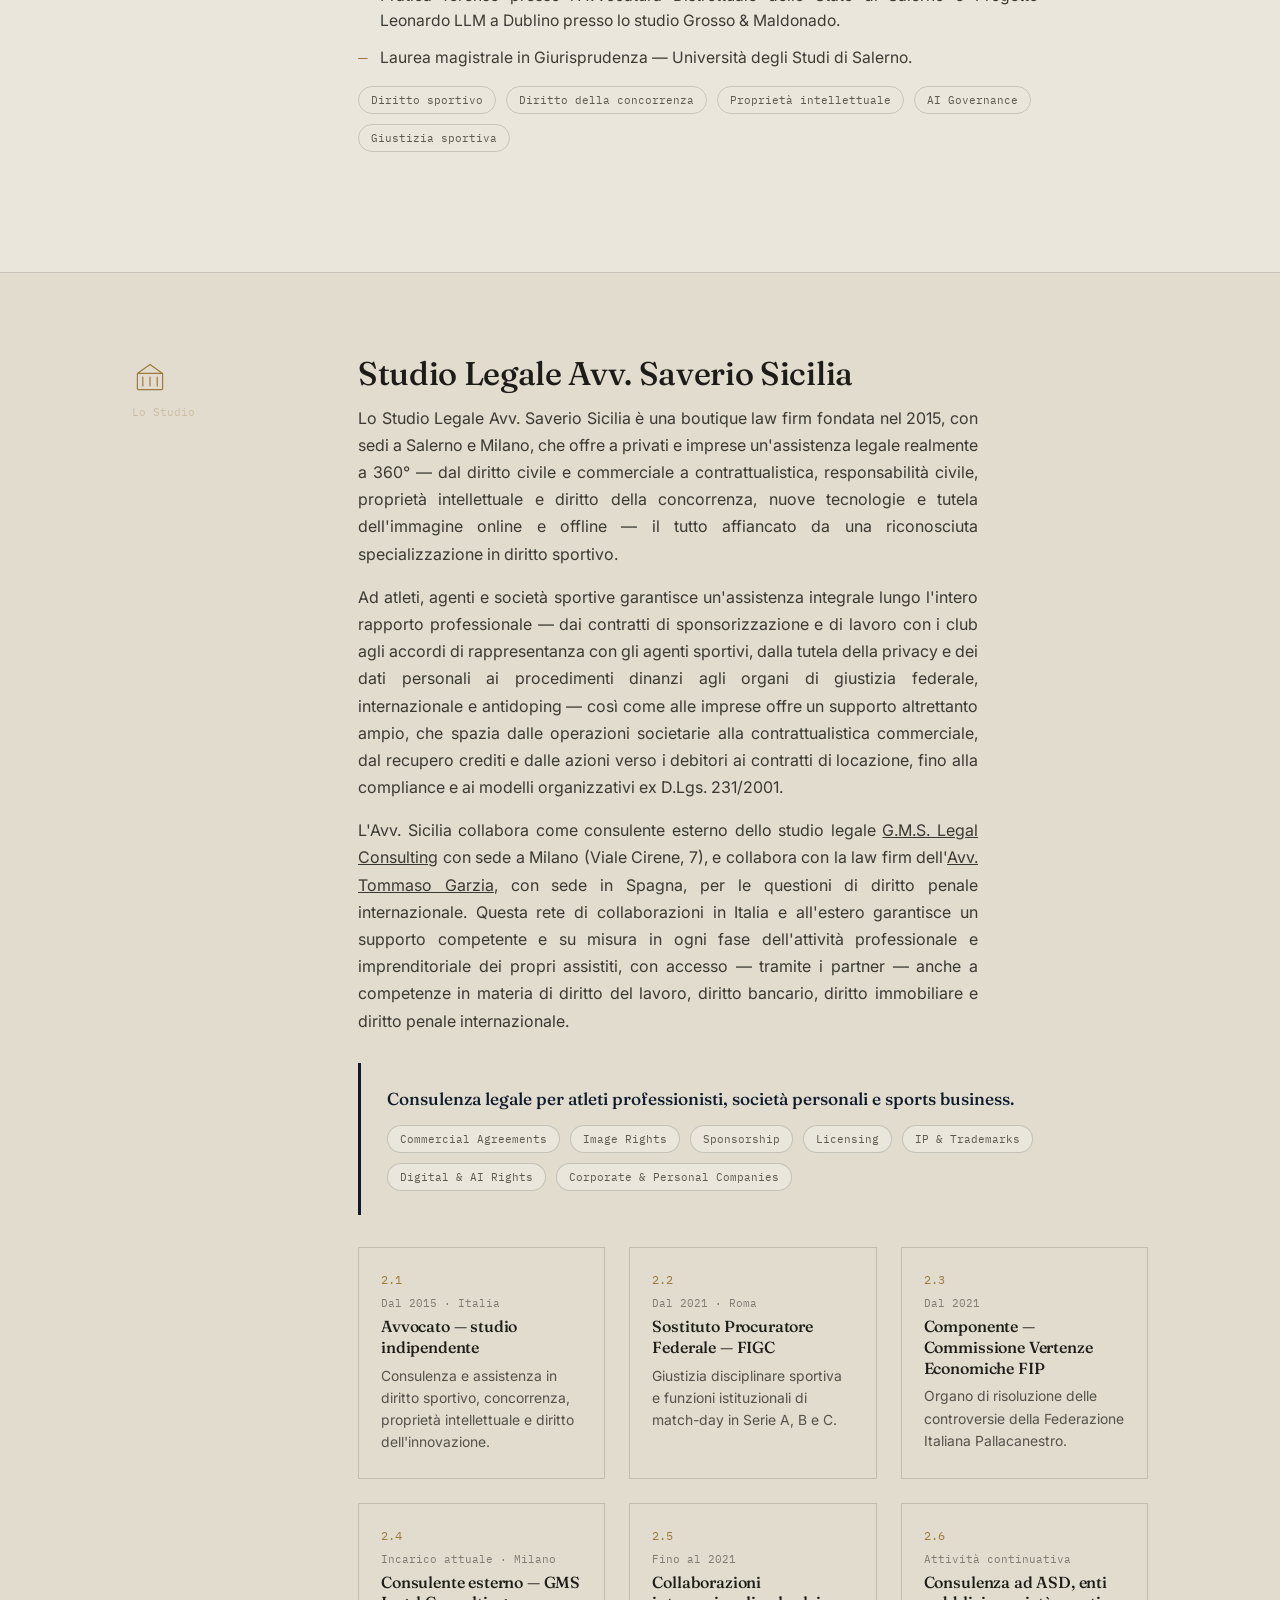
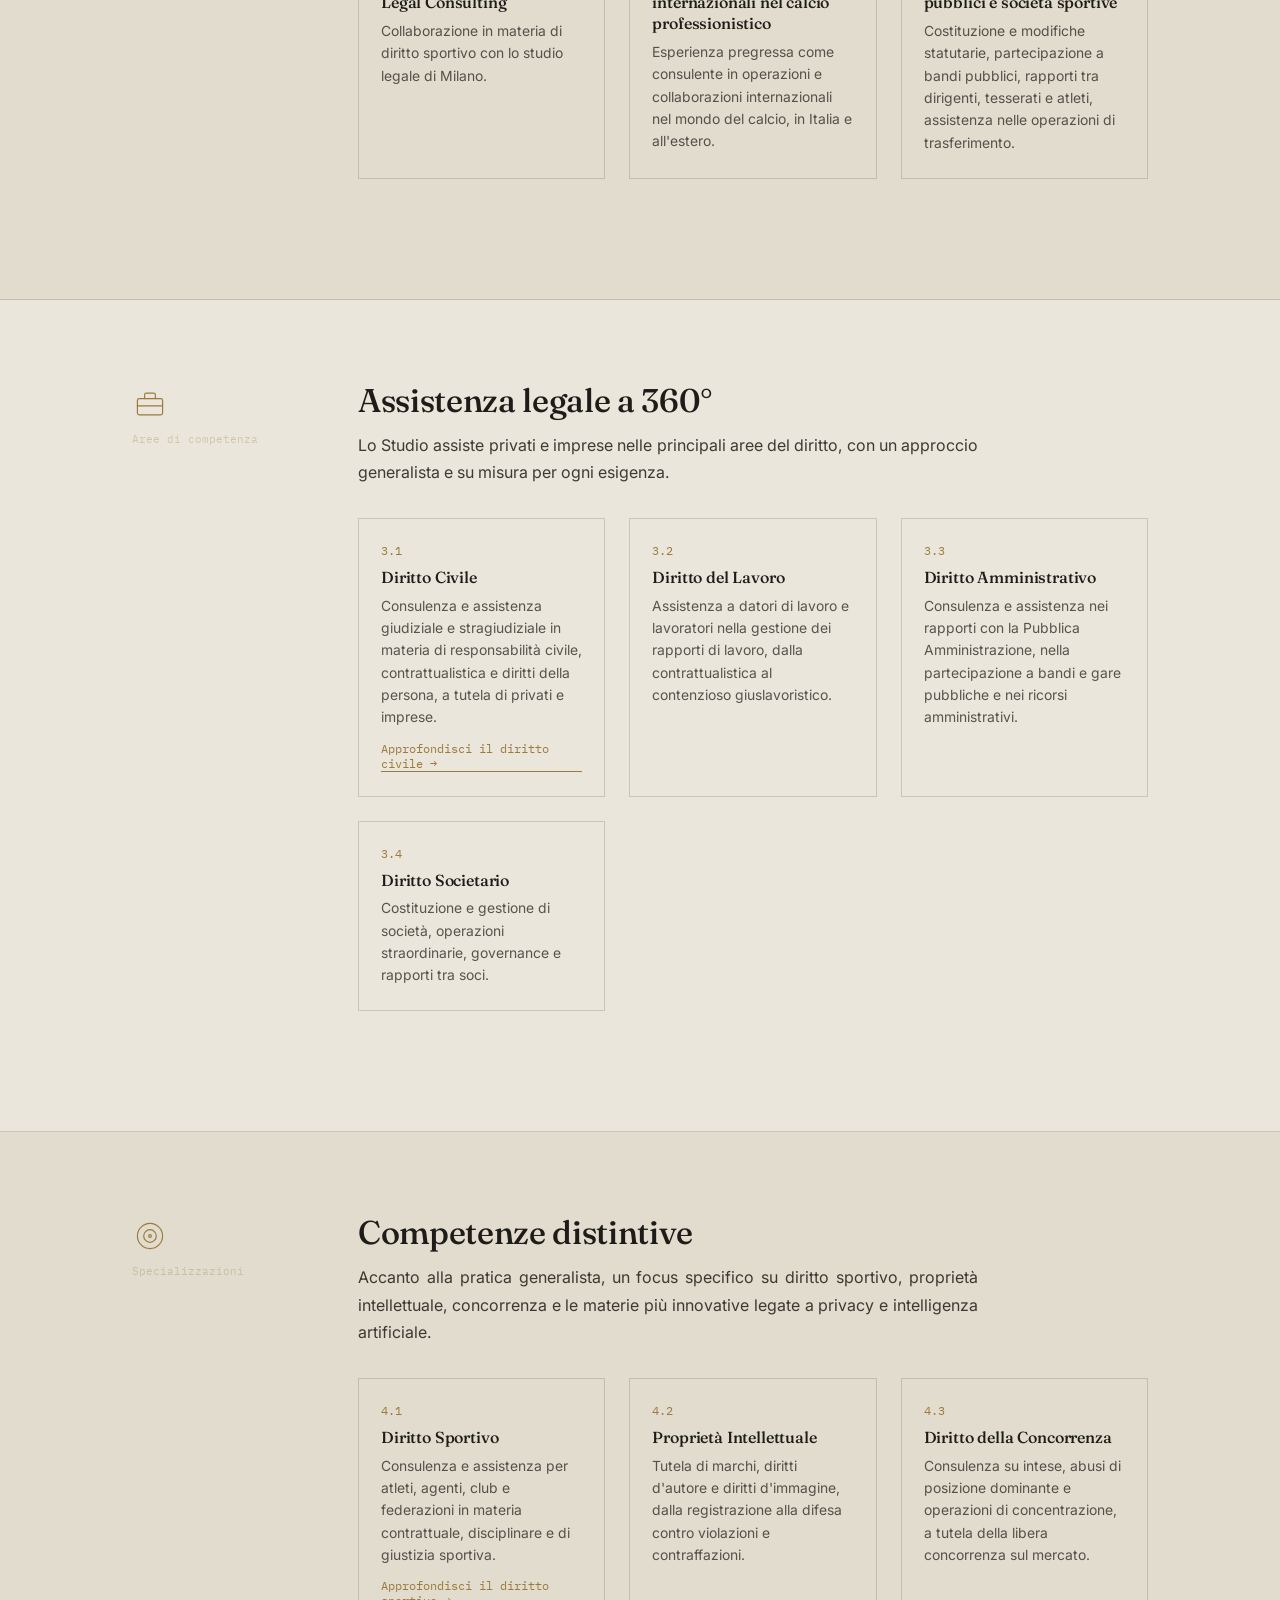
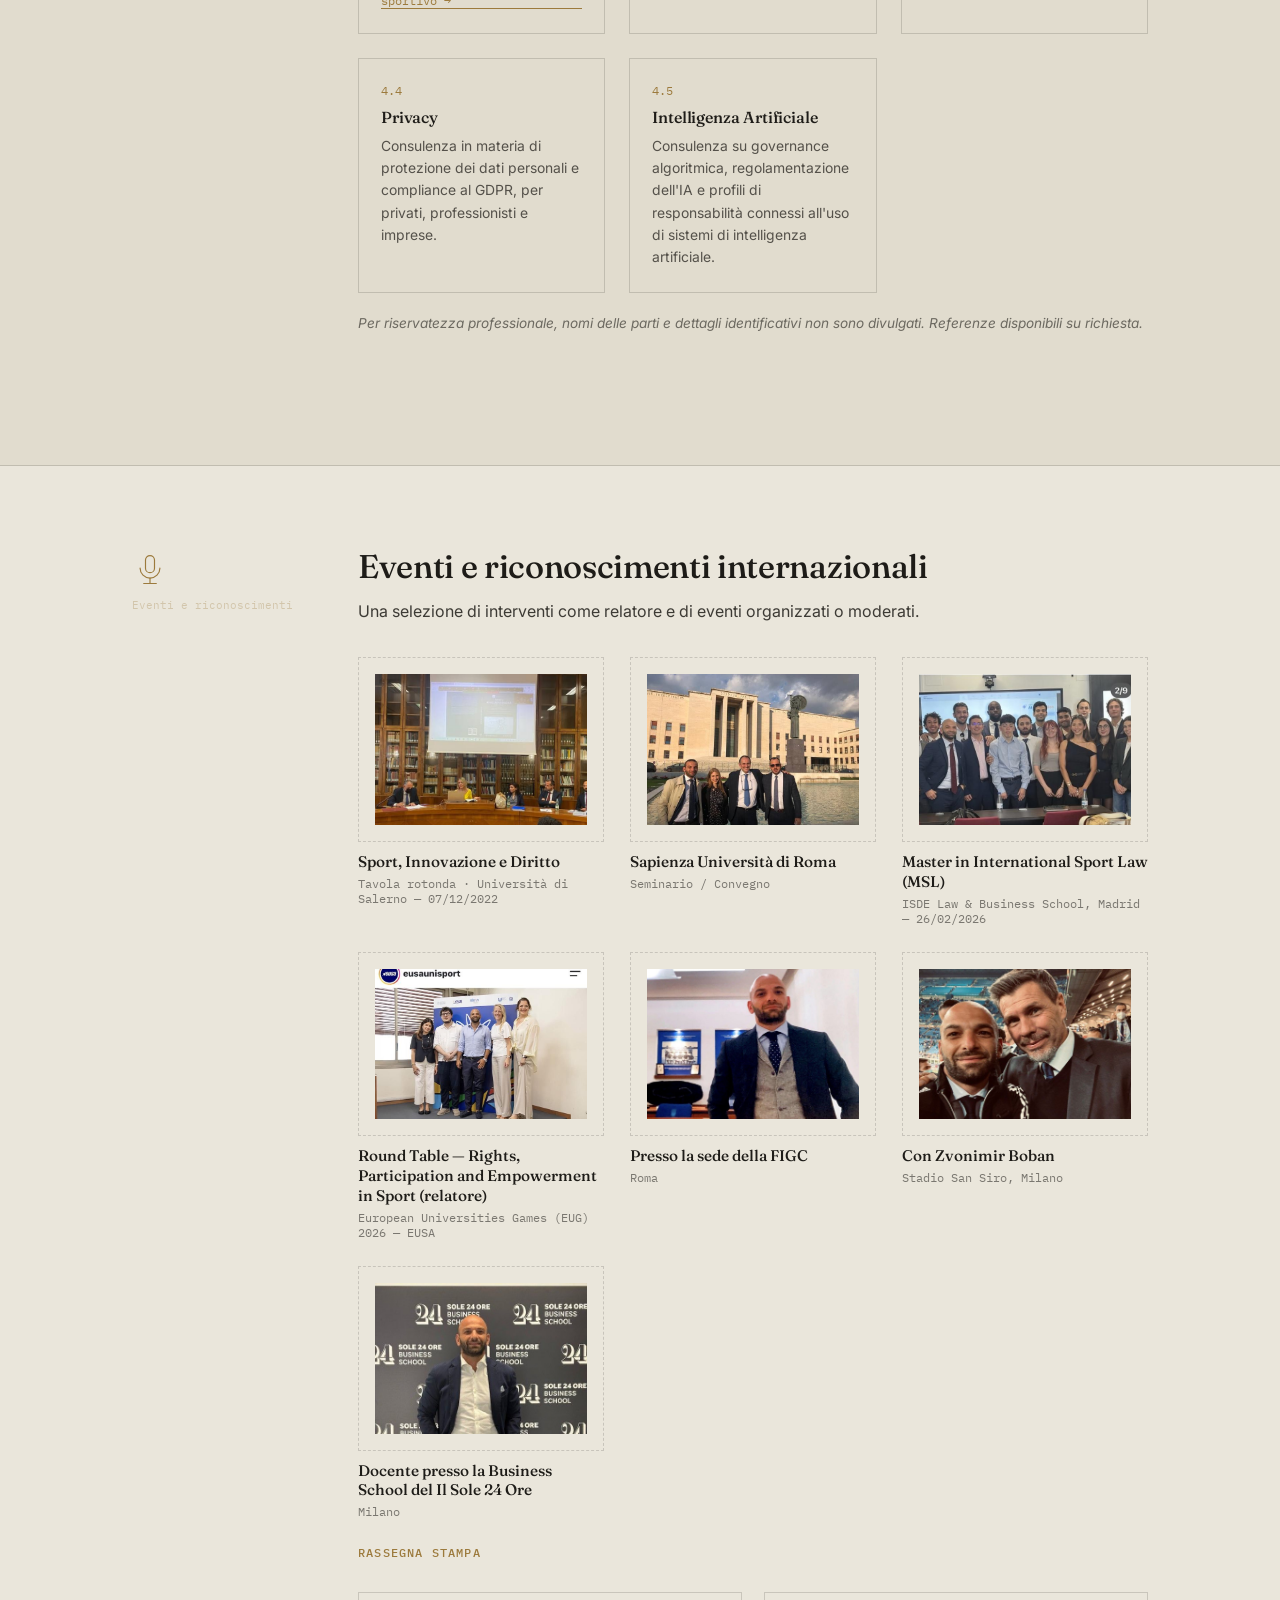
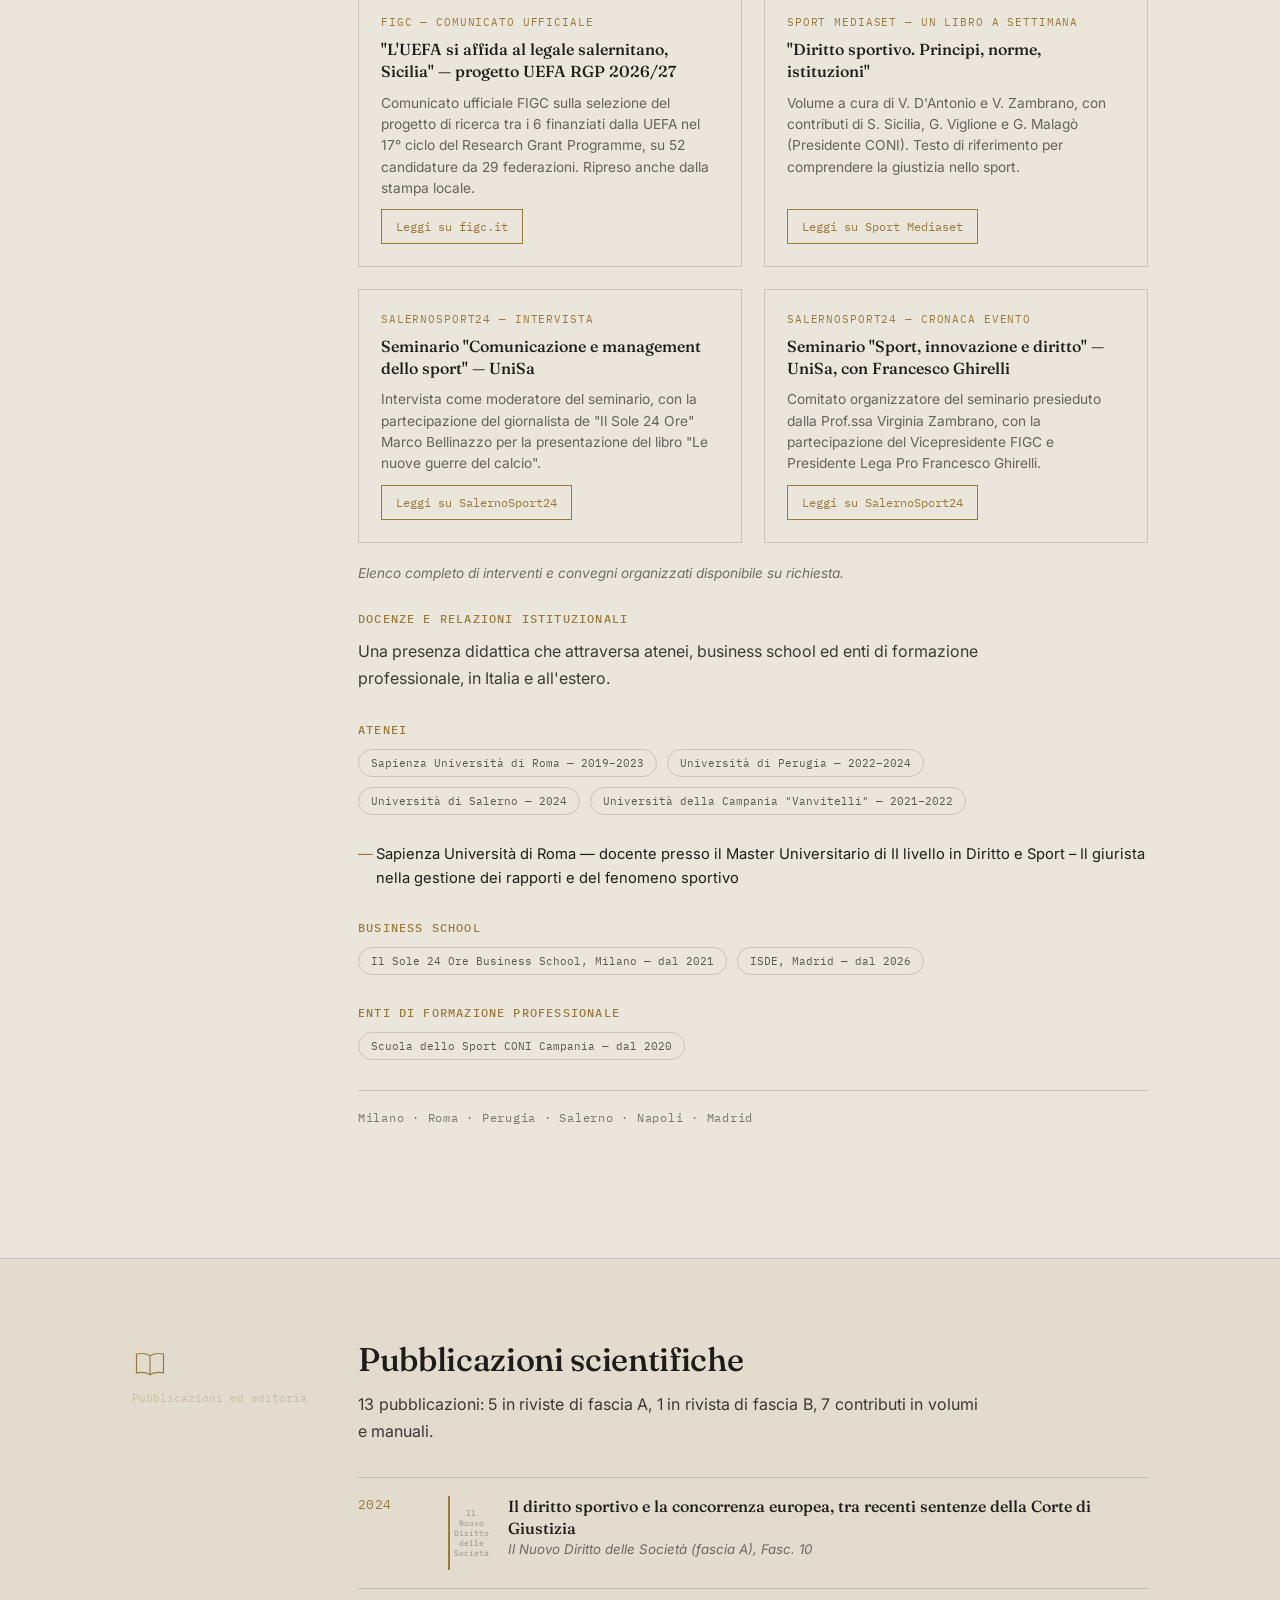
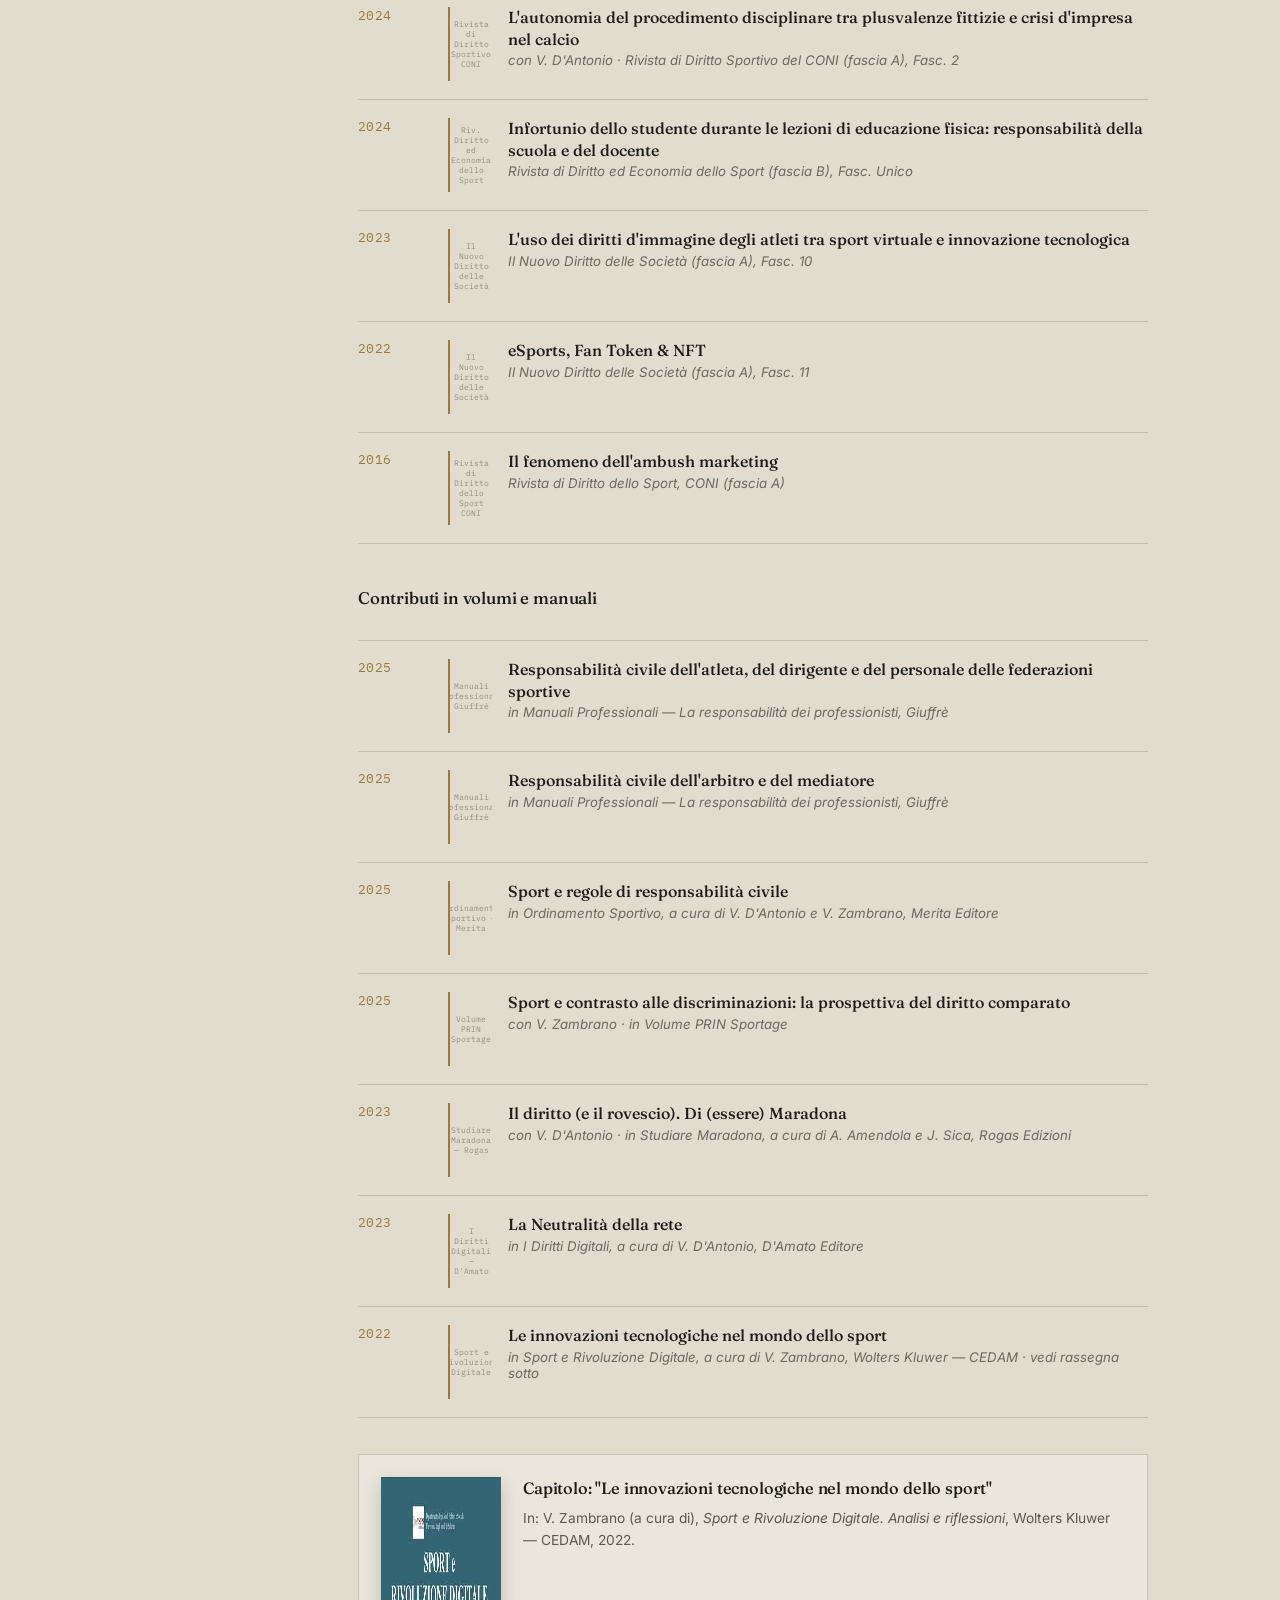
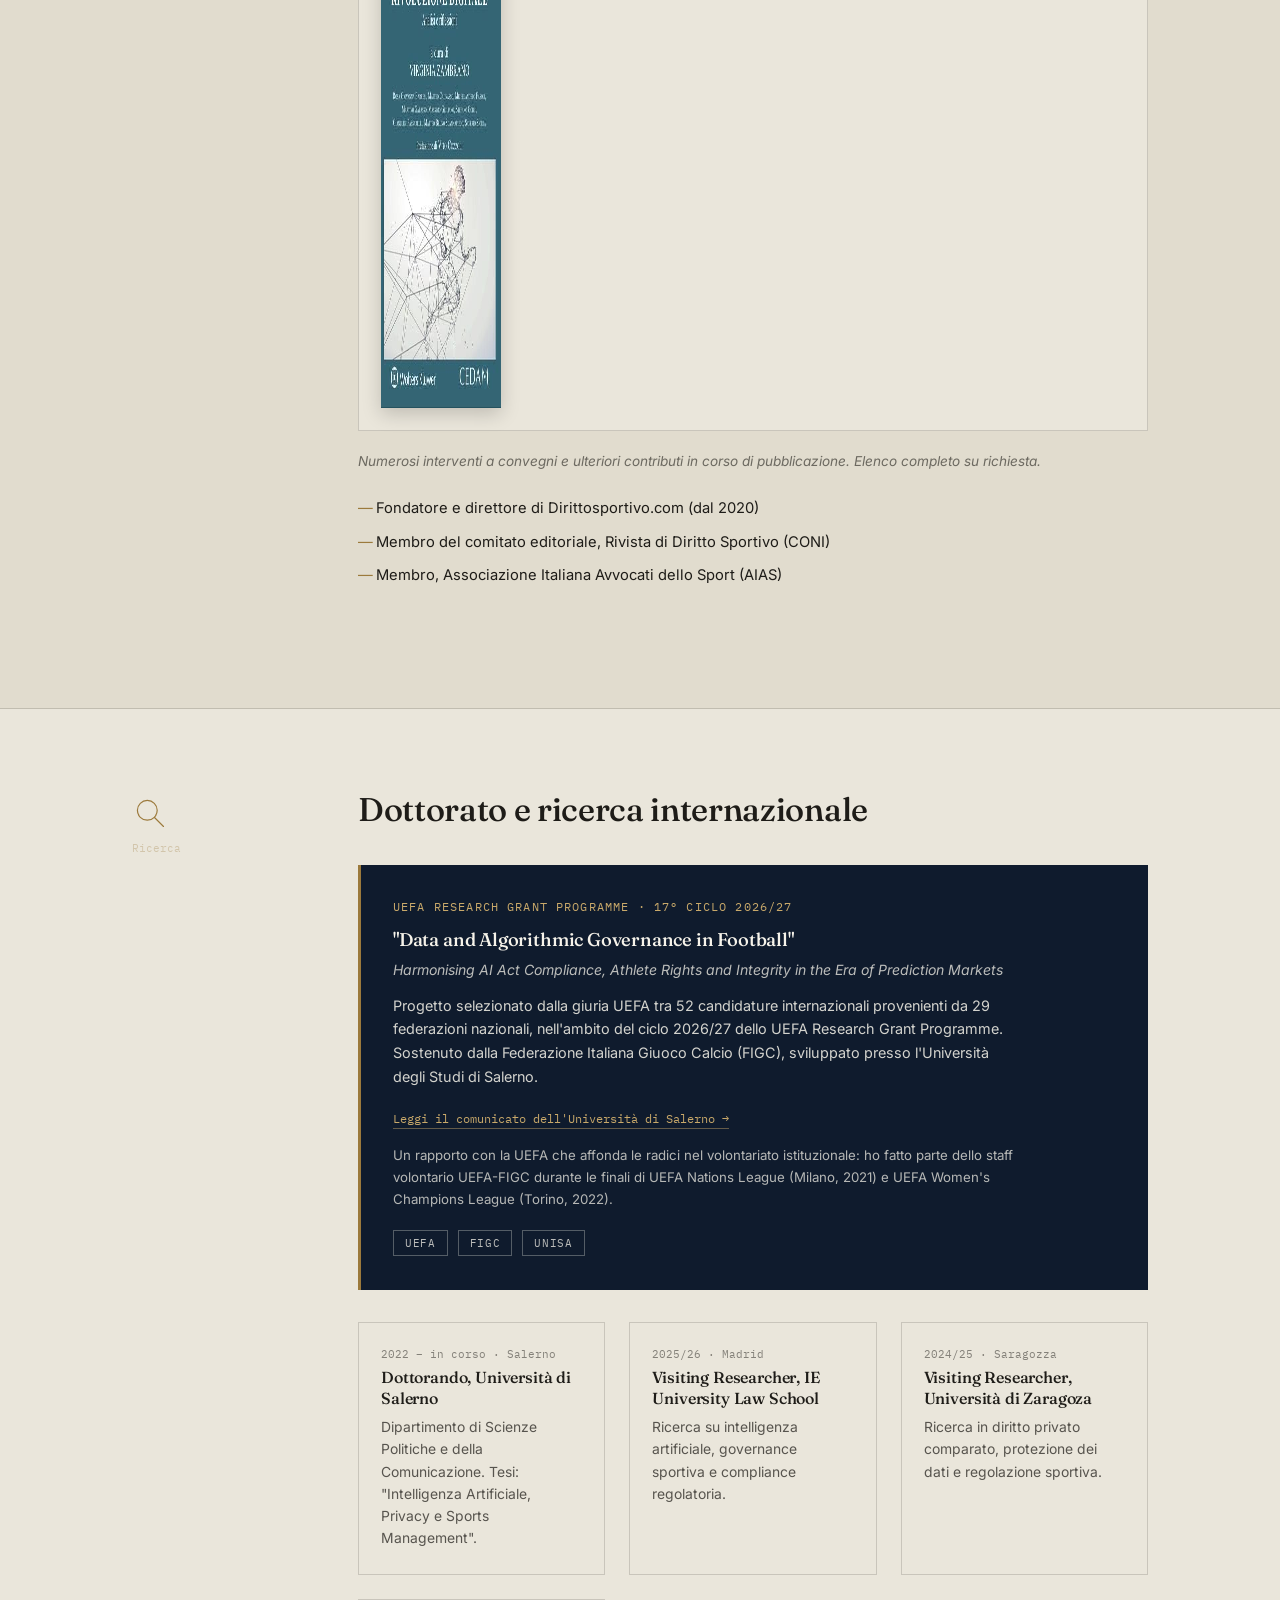
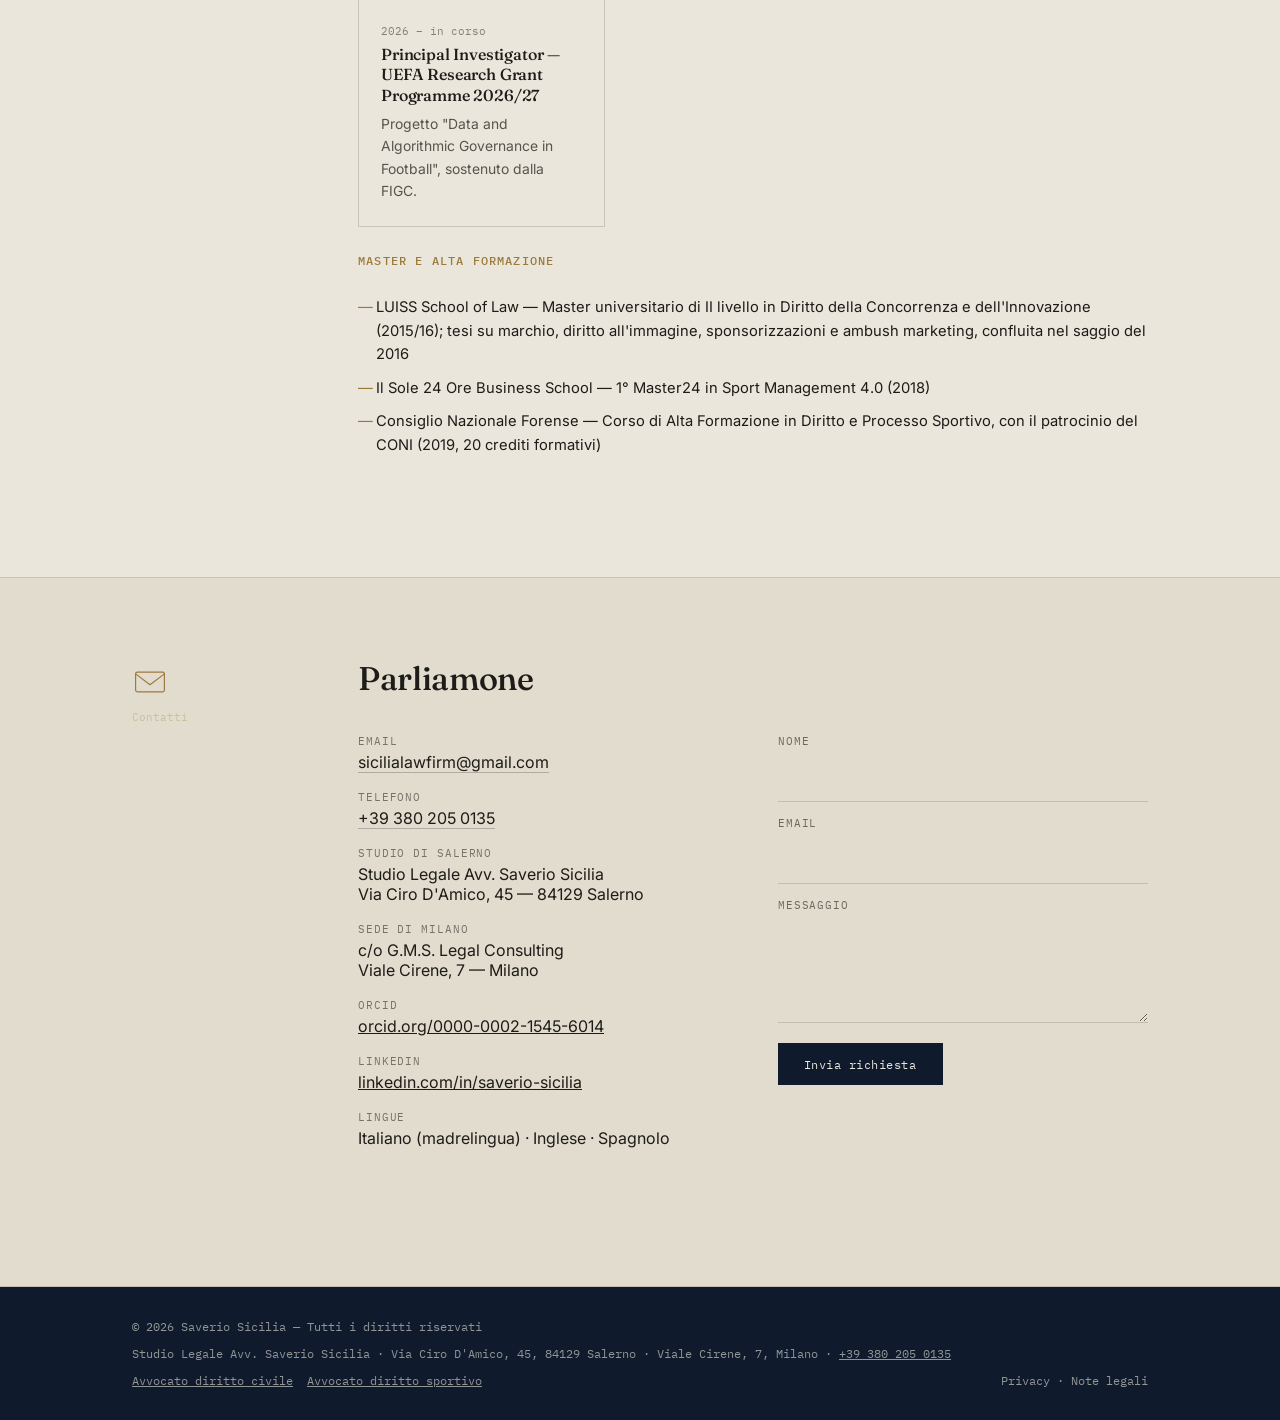
==== commit de977ae3: "Versione inglese su /en/ con anteprima social in inglese; nuova immagine di anteprima con il nome de" ====
--- a/index.html
+++ b/index.html
@@ -13,6 +13,9 @@
 <meta name="robots" content="index, follow, max-image-preview:large">
 <link rel="alternate" type="text/plain" href="/llms.txt" title="Sintesi per assistenti AI">
 <link rel="canonical" href="https://sicilialawfirm.it/">
+<link rel="alternate" hreflang="it" href="https://sicilialawfirm.it/">
+<link rel="alternate" hreflang="en" href="https://sicilialawfirm.it/en/">
+<link rel="alternate" hreflang="x-default" href="https://sicilialawfirm.it/">
 <meta name="msvalidate.01" content="A976DEEF75B888488E20E91839288352" />
 
 <meta property="og:type" content="website">
@@ -21,7 +24,7 @@
 <meta property="og:description" content="Studio Legale Avv. Saverio Sicilia, Salerno (Via Ciro D'Amico 45) e Milano (Viale Cirene 7). Avvocato civilista e di diritto sportivo: responsabilità civile, contratti, recupero crediti, contratti sportivi, agenti, sponsorizzazioni, diritti d'immagine e giustizia sportiva. Tel. +39 380 205 0135.">
 <meta property="og:url" content="https://sicilialawfirm.it/">
 <meta property="og:locale" content="it_IT">
-<meta property="og:image" content="https://sicilialawfirm.it/img/og-saverio-sicilia.jpg">
+<meta property="og:image" content="https://sicilialawfirm.it/img/og-studio-legale-saverio-sicilia.jpg">
 <meta property="og:image:width" content="1200">
 <meta property="og:image:height" content="630">
 <meta property="og:image:alt" content="Studio Legale Avv. Saverio Sicilia, Salerno e Milano">
@@ -1370,11 +1373,13 @@
   document.getElementById('yearIt').textContent = new Date().getFullYear();
   document.getElementById('yearEn').textContent = new Date().getFullYear();
 
+  const IS_EN = location.pathname.replace(/\/+$/, '') === '/en';
   function setLang(lang){
-    document.body.classList.toggle('lang-en', lang === 'en');
-    document.getElementById('btnIt').classList.toggle('active', lang === 'it');
-    document.getElementById('btnEn').classList.toggle('active', lang === 'en');
+    if (lang === 'en' && !IS_EN) { location.href = '/en/' + location.hash; return; }
+    if (lang === 'it' && IS_EN) { location.href = '/' + location.hash; return; }
   }
+  // vecchio link ?lang=en: porta alla pagina inglese
+  if (!IS_EN && new URLSearchParams(location.search).get('lang') === 'en') location.replace('/en/' + location.hash);
 
   const toggle = document.getElementById('navToggle');
   const links = document.getElementById('navLinks');
--- a/assets/style.css
+++ b/assets/style.css
@@ -241,3 +241,6 @@
     .nav-cta{padding:9px 10px; font-size:0.66rem;}
     .lang-switch button{padding:6px 8px;}
   }
+
+  .lang-switch{flex-shrink:0;}
+  .lang-switch button{white-space:nowrap;}
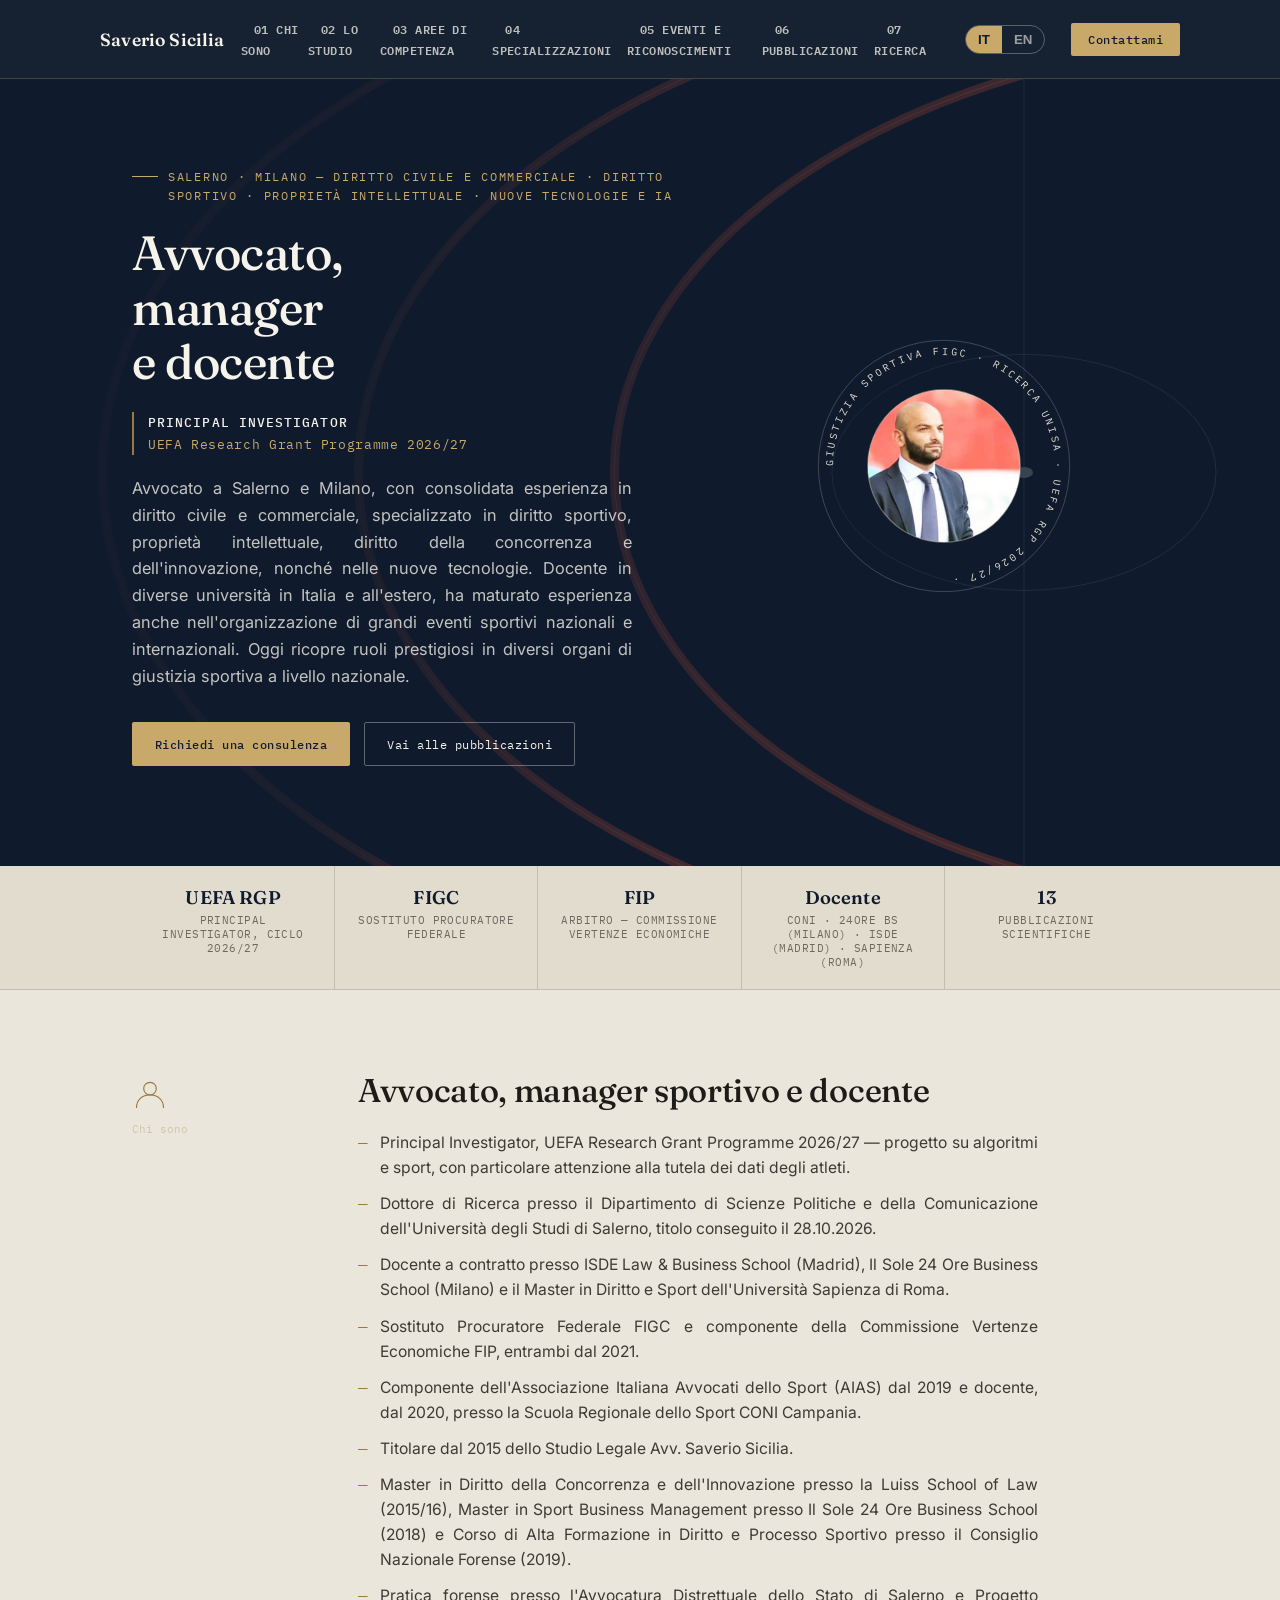
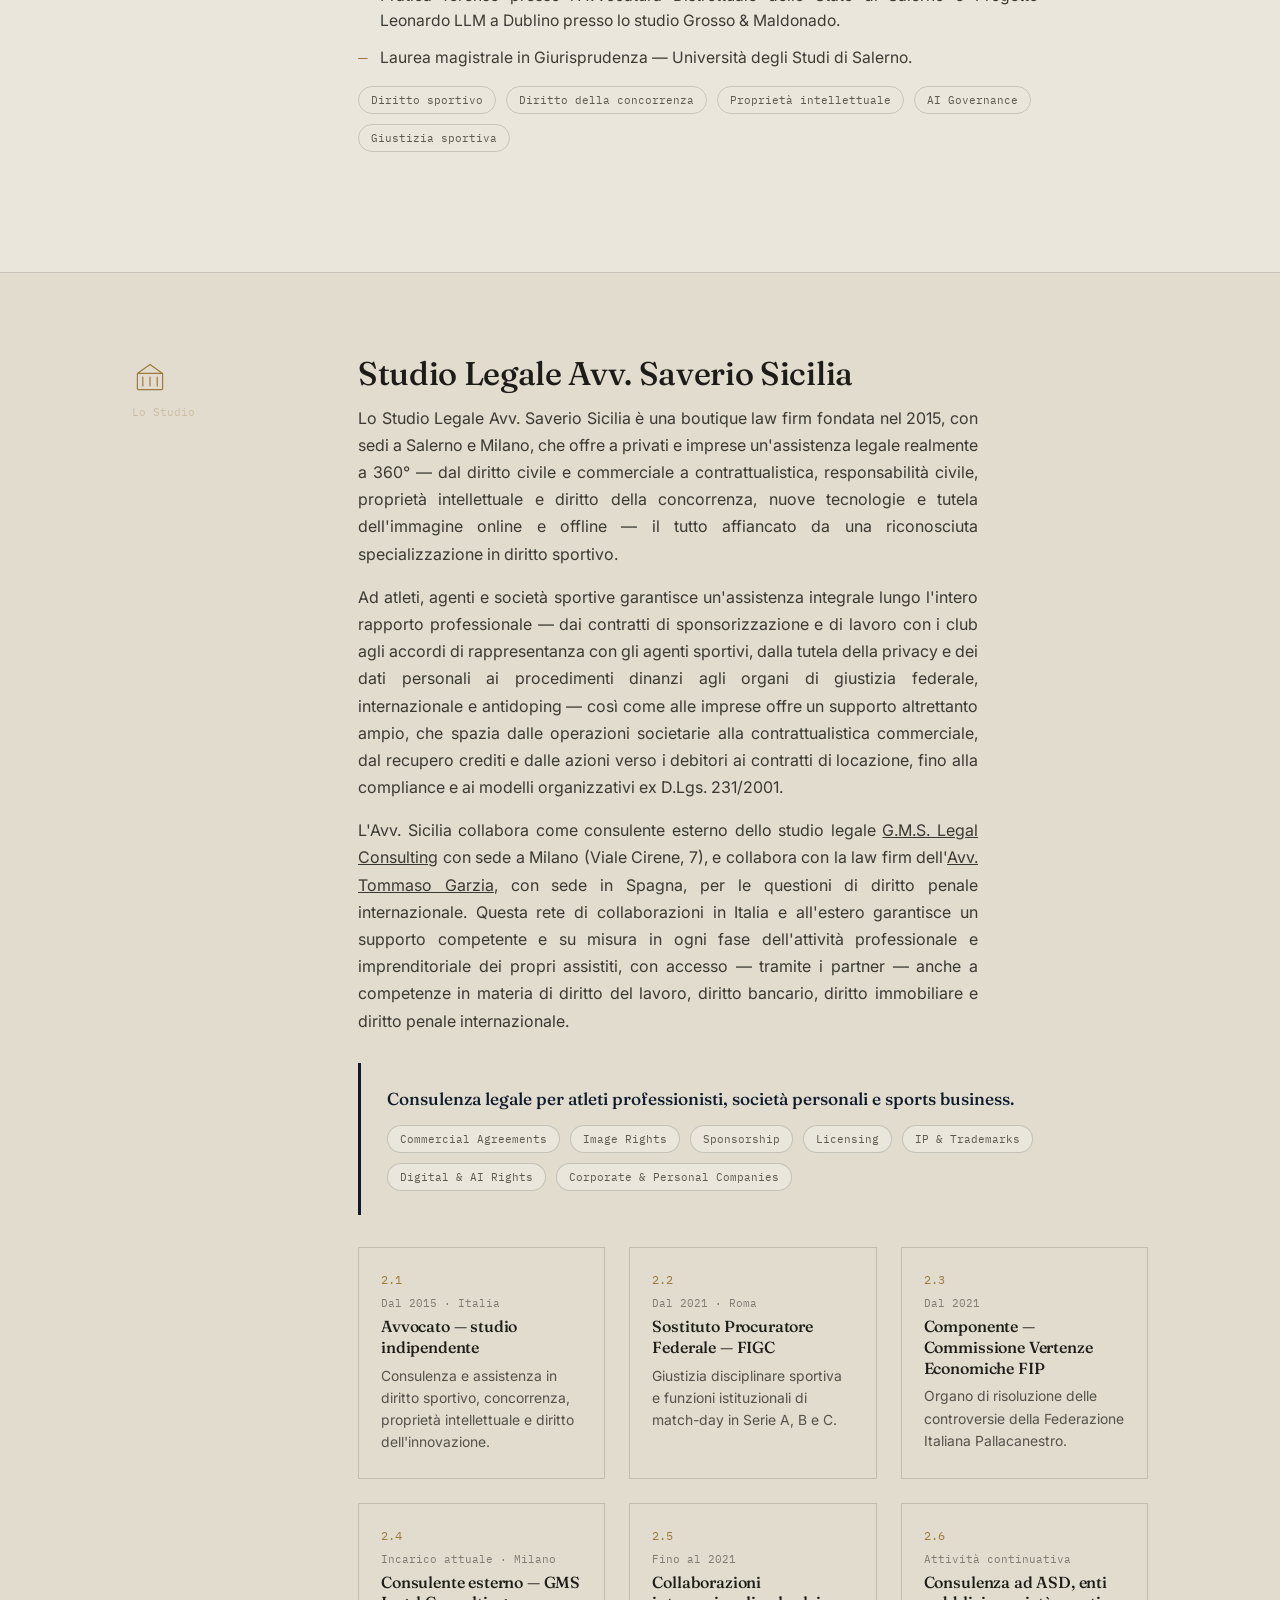
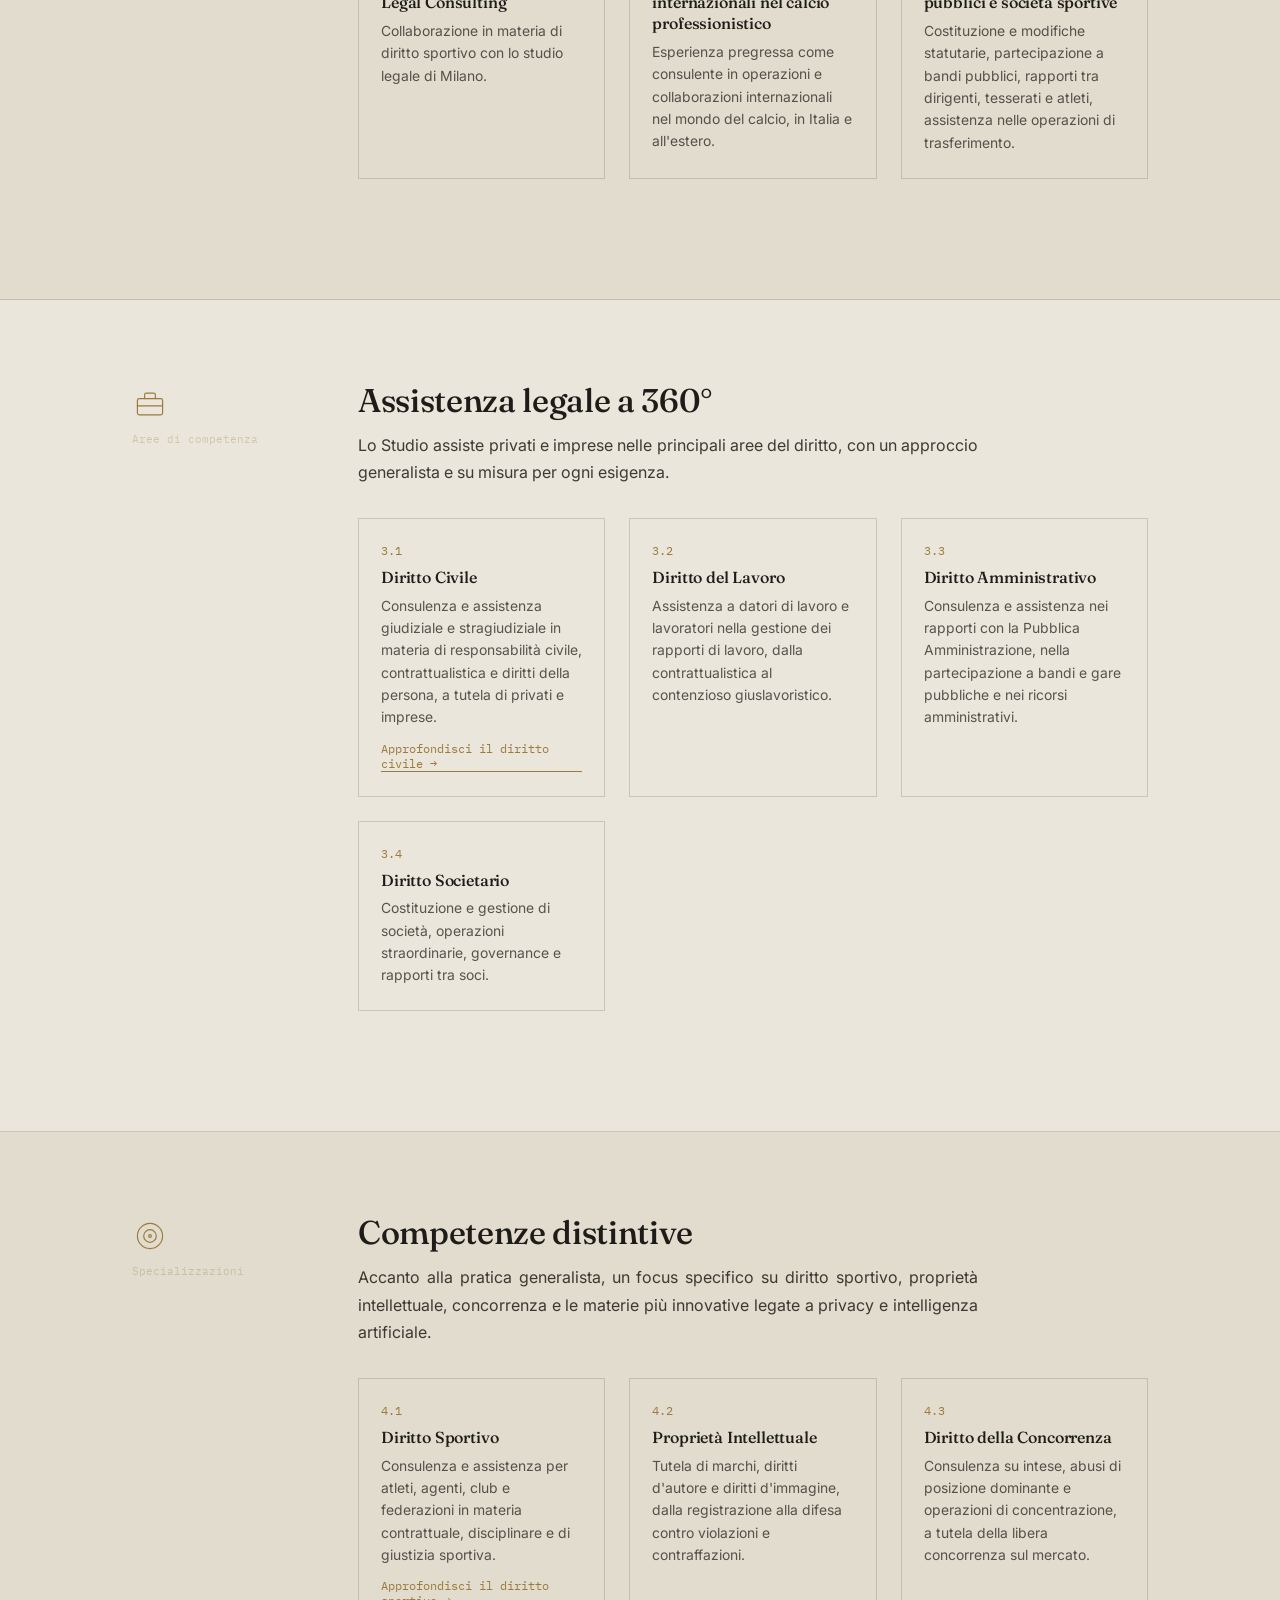
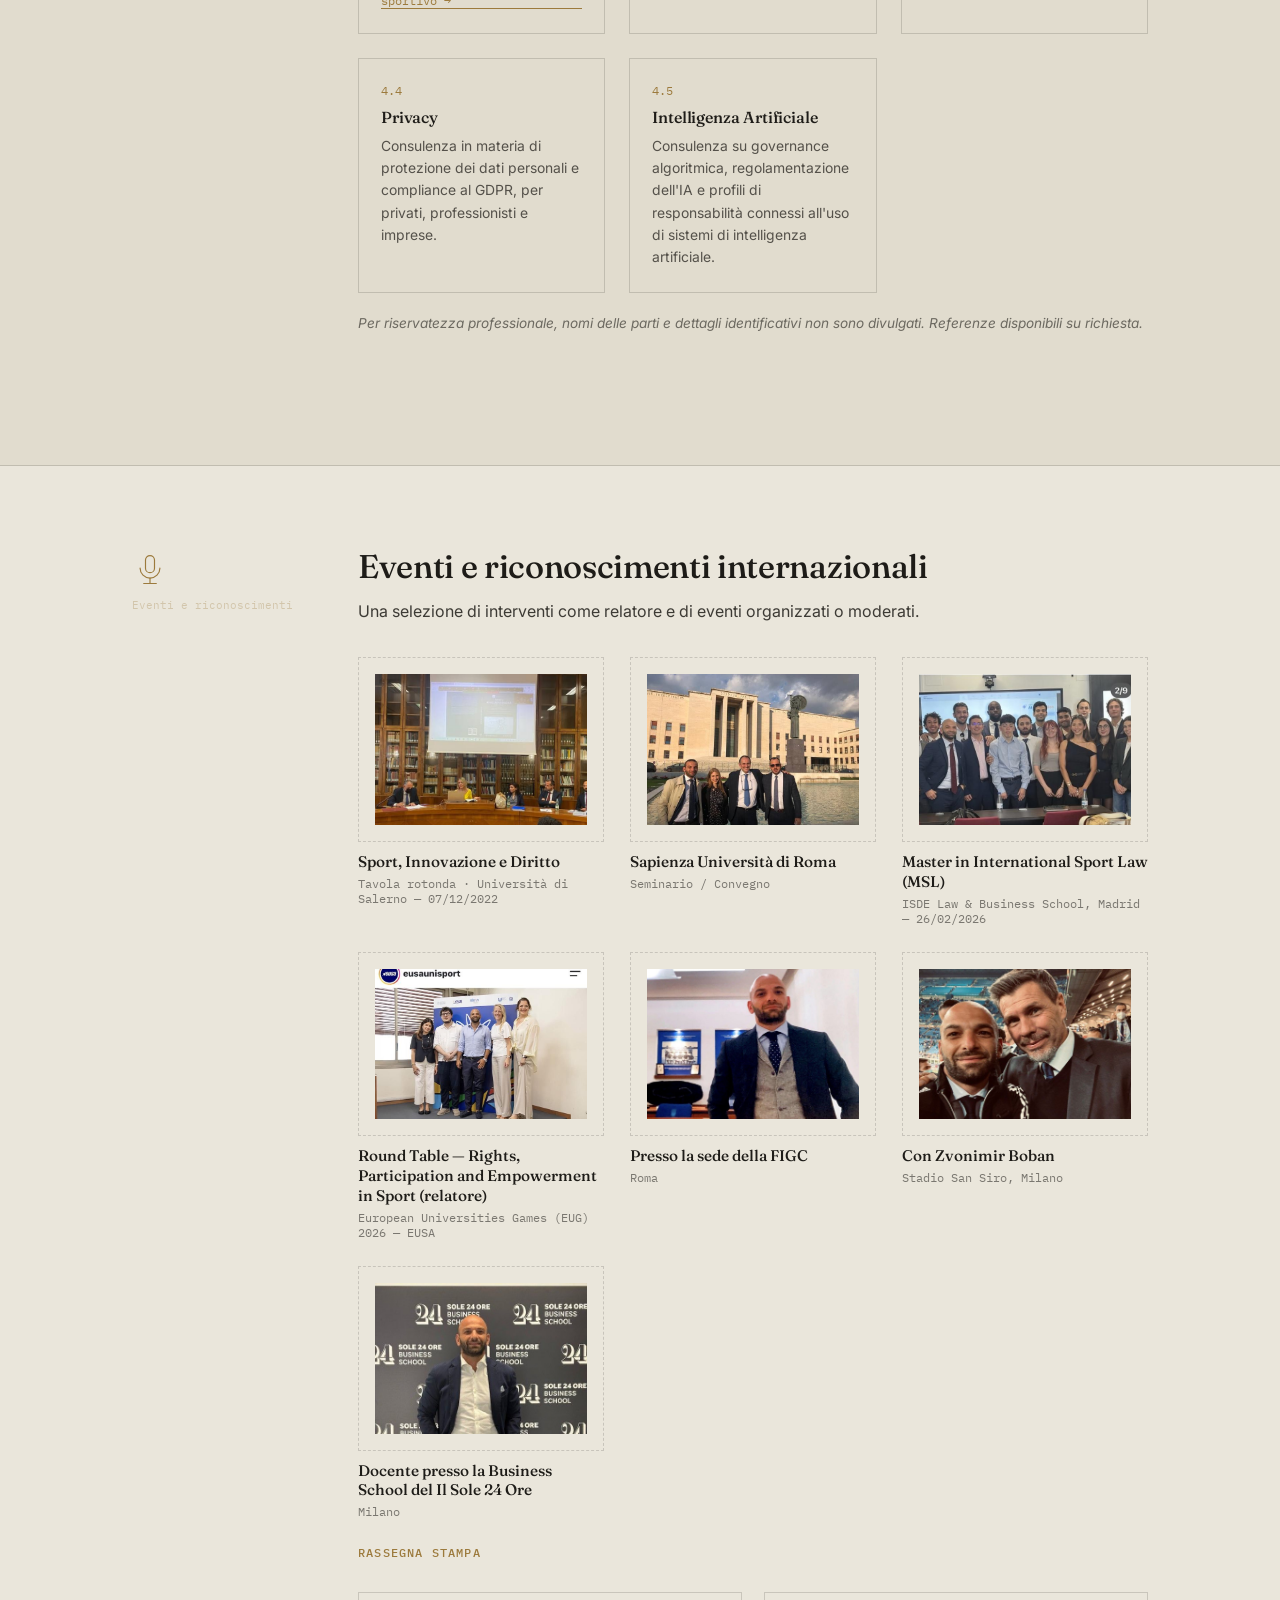
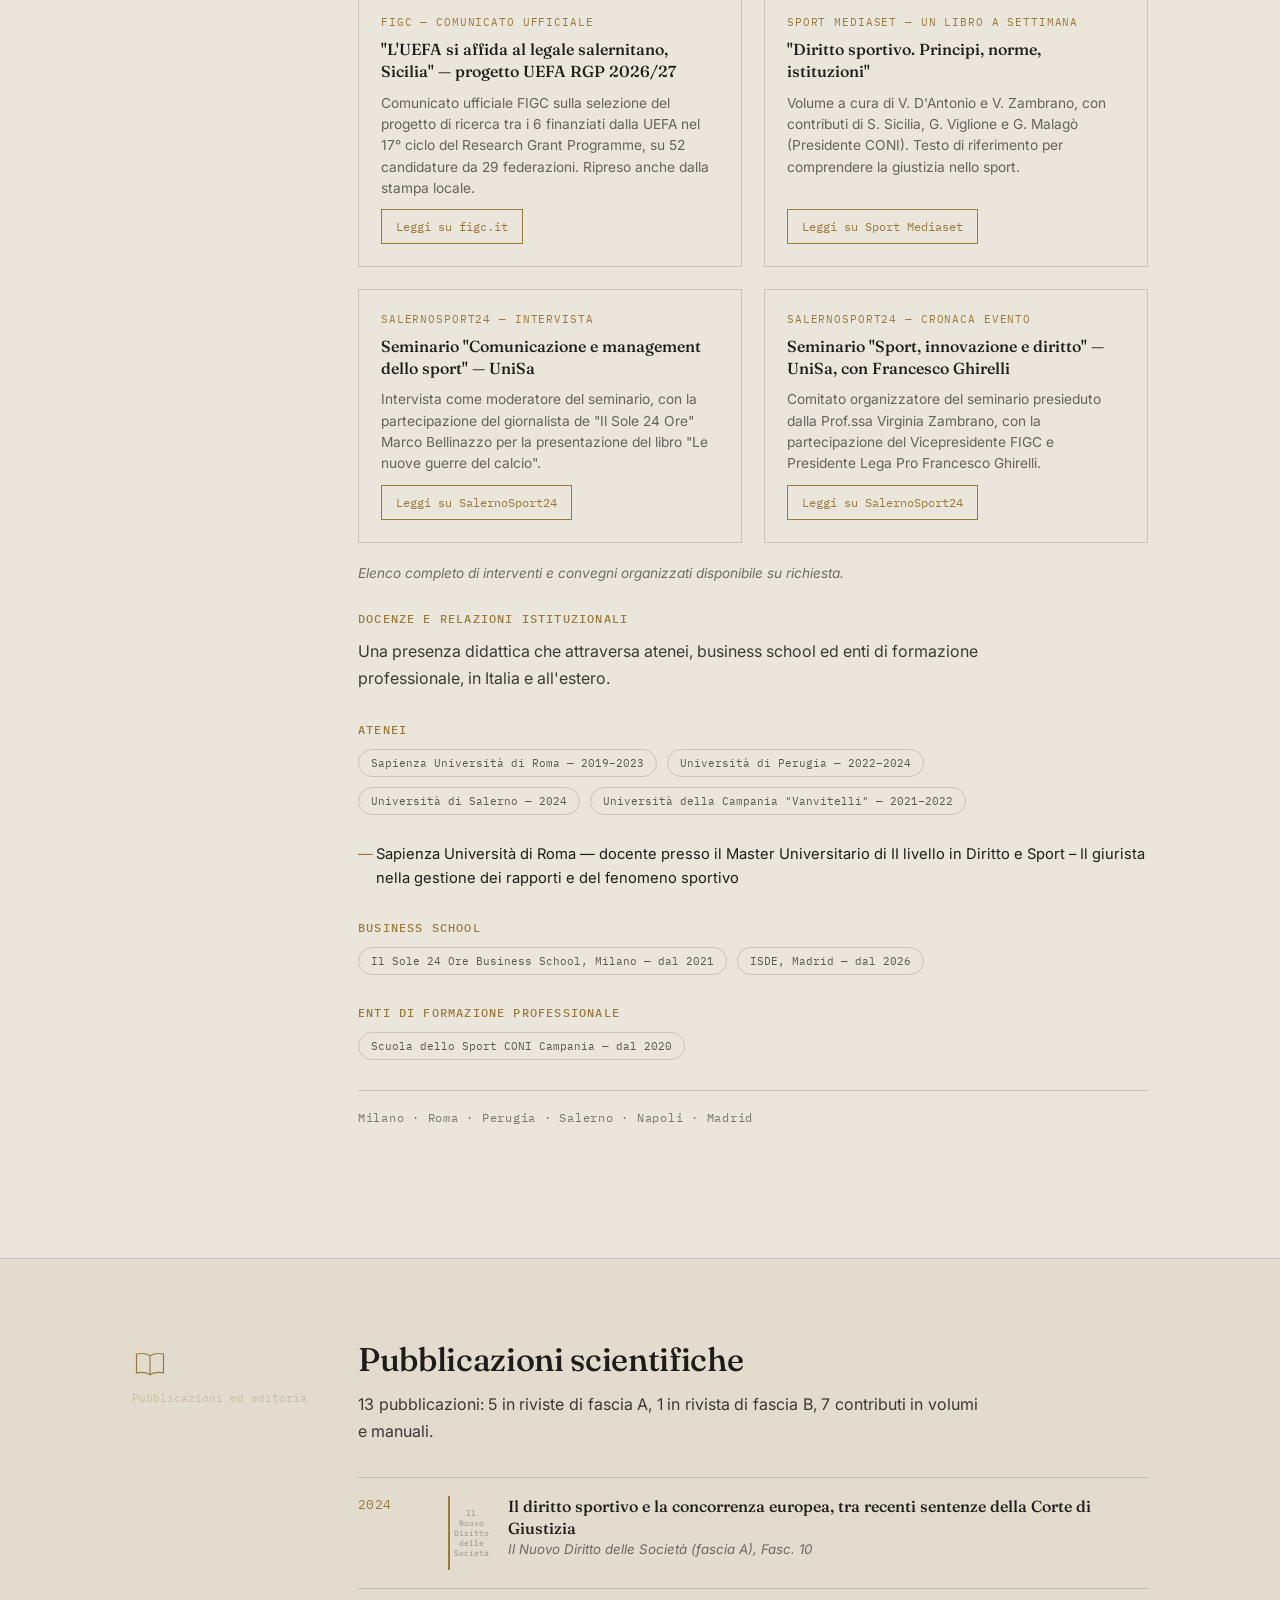
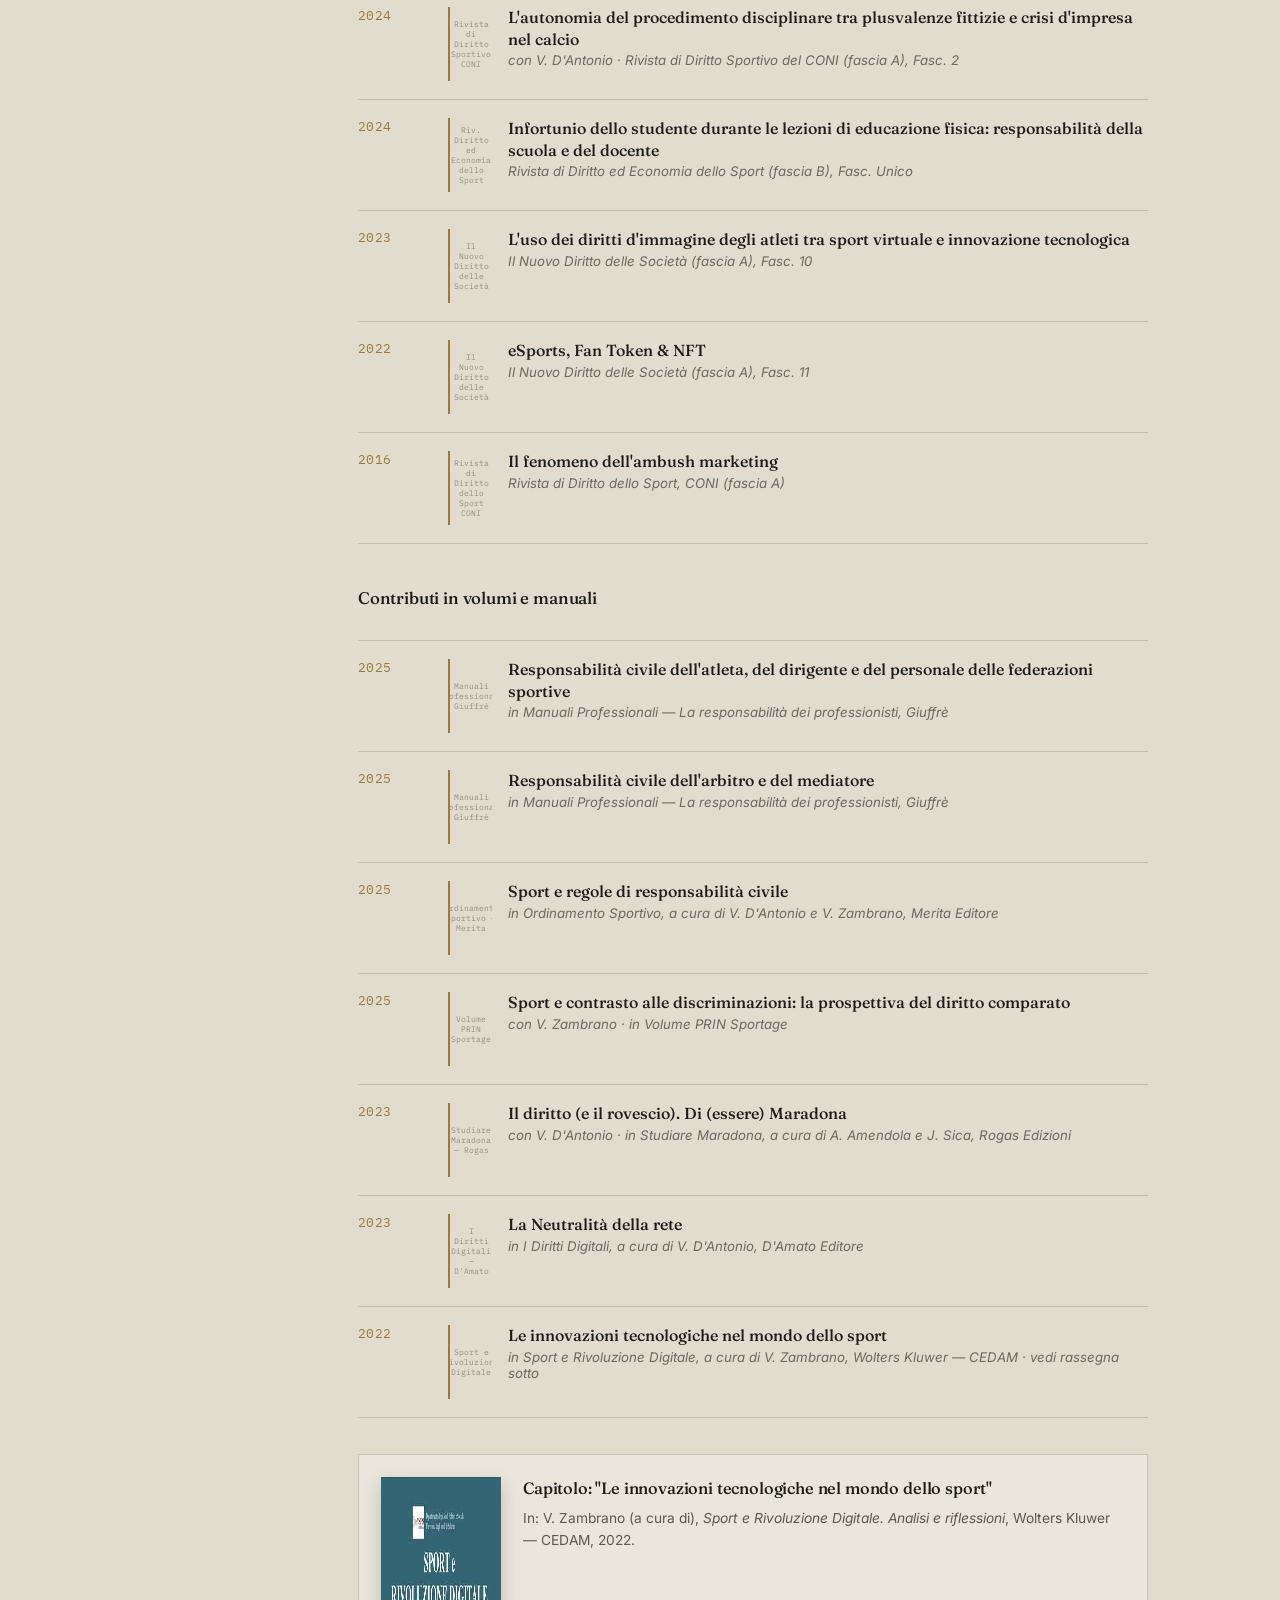
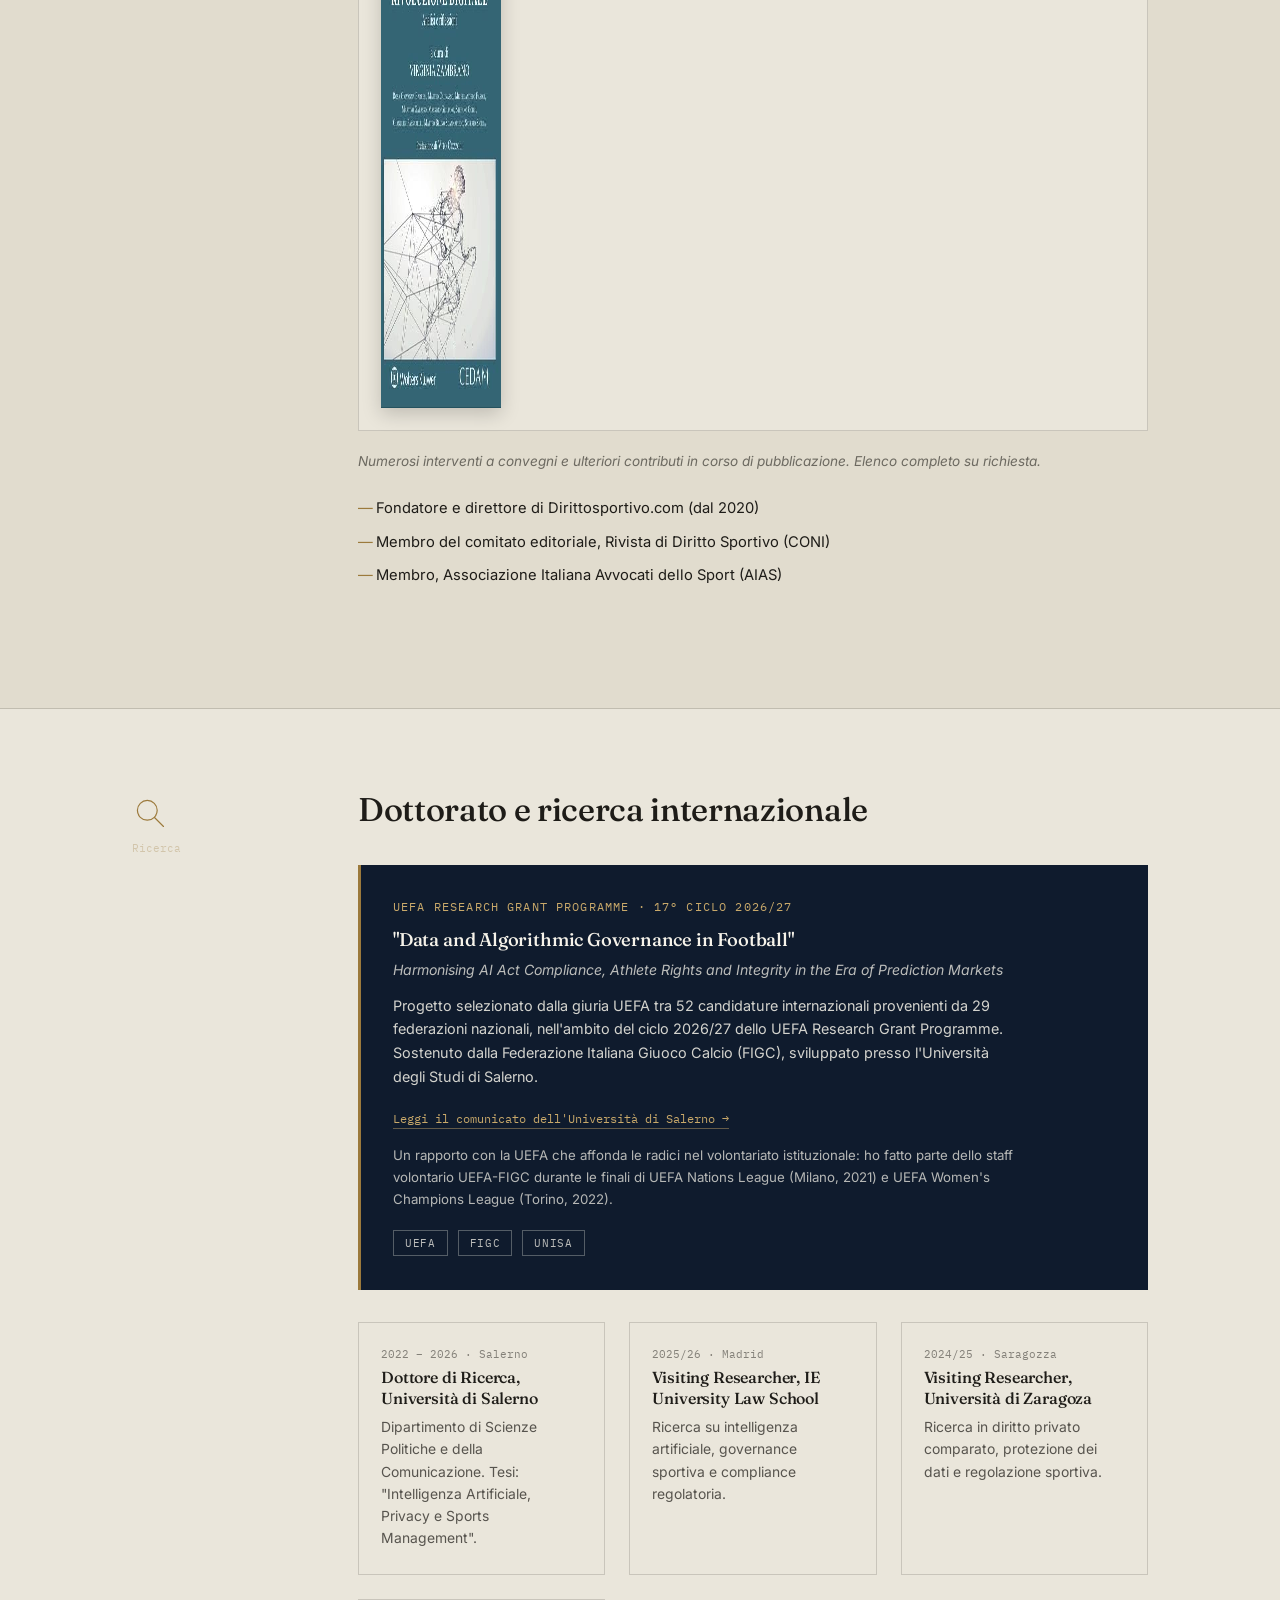
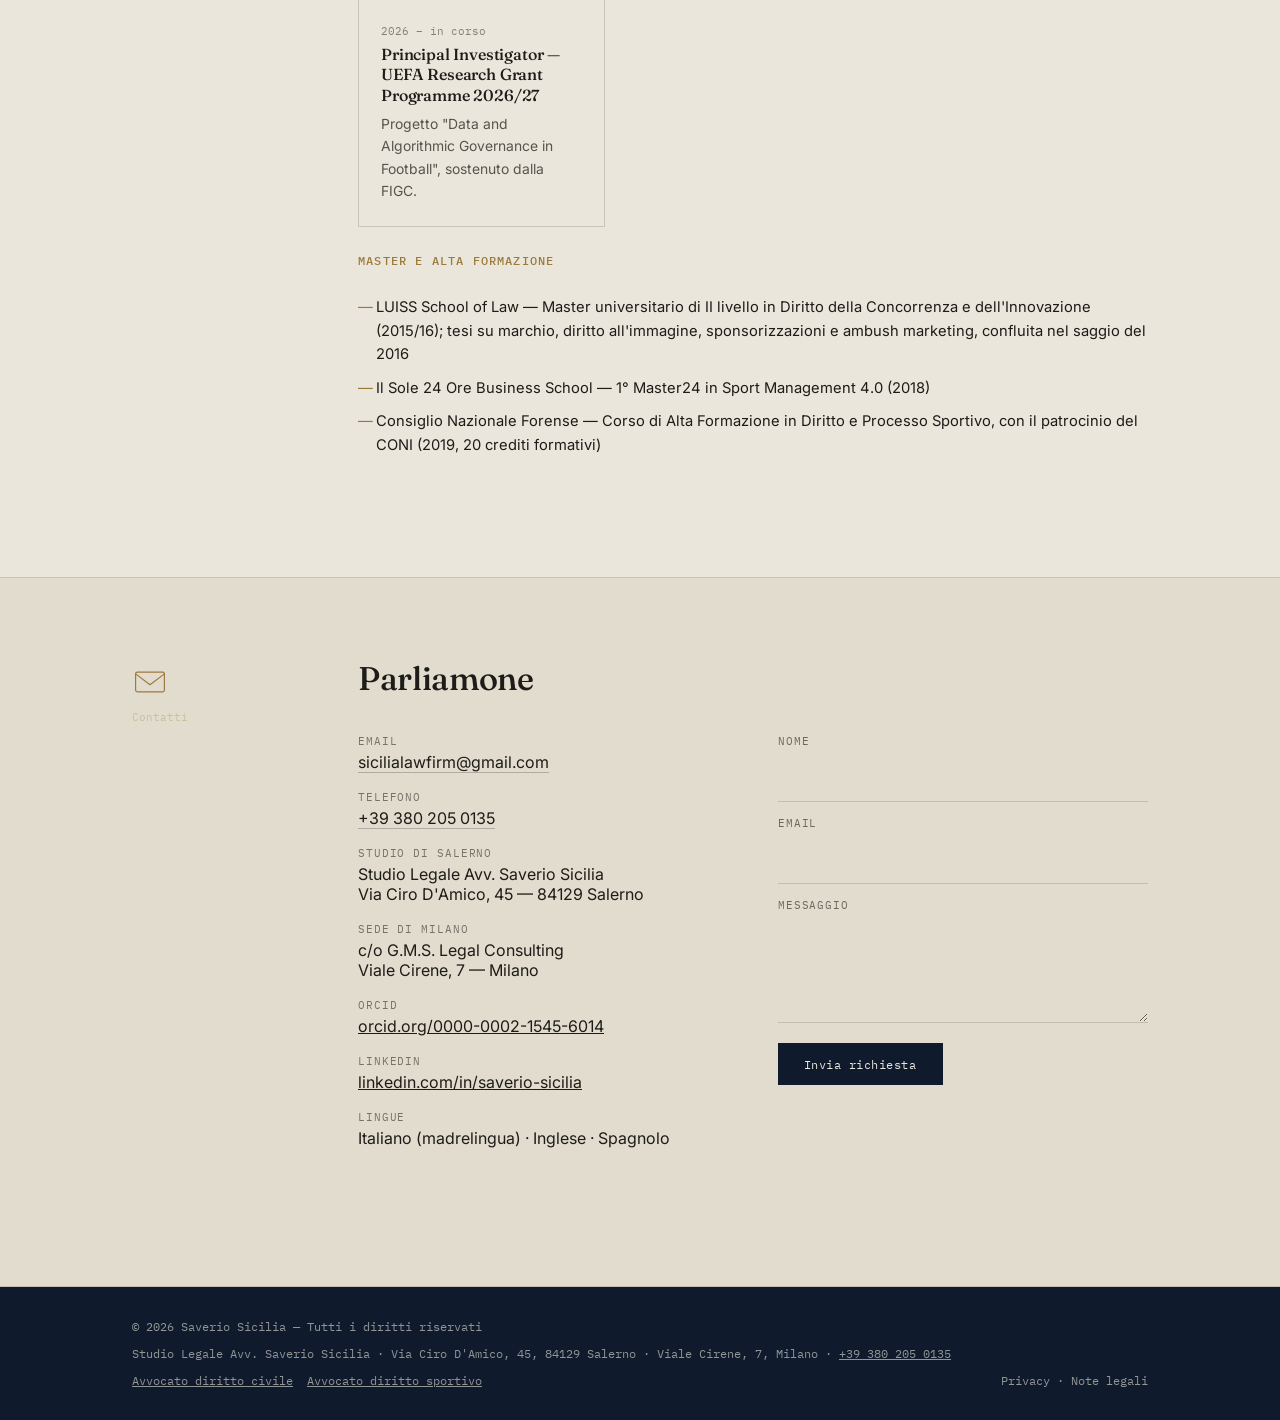
==== commit bac6562b: "Bio: da Dottorando a Dottore di Ricerca (titolo conseguito il 28.10.2026) Co-Authored-By: Claude Opu" ====
--- a/index.html
+++ b/index.html
@@ -696,7 +696,7 @@
         <h2 class="reveal"><span class="it">Avvocato, manager sportivo e docente</span><span class="en">Attorney-at-Law, sports manager and lecturer</span></h2>
         <ul class="key-points reveal">
           <li><span class="it">Principal Investigator, UEFA Research Grant Programme 2026/27 — progetto su algoritmi e sport, con particolare attenzione alla tutela dei dati degli atleti.</span><span class="en">Principal Investigator, UEFA Research Grant Programme 2026/27 — a project on algorithms and sport, with particular attention to athlete data protection.</span></li>
-          <li><span class="it">Dottorando di Ricerca presso il Dipartimento di Scienze Politiche e della Comunicazione dell'Università degli Studi di Salerno dal 2022.</span><span class="en">PhD candidate at the Department of Political and Communication Sciences, University of Salerno, since 2022.</span></li>
+          <li><span class="it">Dottore di Ricerca presso il Dipartimento di Scienze Politiche e della Comunicazione dell'Università degli Studi di Salerno, titolo conseguito il 28.10.2026.</span><span class="en">PhD from the Department of Political and Communication Sciences, University of Salerno, awarded on 28 October 2026.</span></li>
           <li><span class="it">Docente a contratto presso ISDE Law &amp; Business School (Madrid), Il Sole 24 Ore Business School (Milano) e il Master in Diritto e Sport dell'Università Sapienza di Roma.</span><span class="en">Adjunct lecturer at ISDE Law &amp; Business School (Madrid), Il Sole 24 Ore Business School (Milan) and the Master's in Sports Law at Sapienza University of Rome.</span></li>
           <li><span class="it">Sostituto Procuratore Federale FIGC e componente della Commissione Vertenze Economiche FIP, entrambi dal 2021.</span><span class="en">Deputy Federal Prosecutor at FIGC and member of the FIP Economic Disputes Commission, both since 2021.</span></li>
           <li><span class="it">Componente dell'Associazione Italiana Avvocati dello Sport (AIAS) dal 2019 e docente, dal 2020, presso la Scuola Regionale dello Sport CONI Campania.</span><span class="en">Member of the Italian Association of Sports Lawyers (AIAS) since 2019 and lecturer at the CONI Campania Regional School of Sport since 2020.</span></li>
@@ -1260,8 +1260,8 @@
 
         <div class="grid-cards">
           <div class="card reveal">
-            <span class="period it">2022 – in corso · Salerno</span><span class="period en">2022 – present · Salerno</span>
-            <h3 class="it">Dottorando, Università di Salerno</h3><h3 class="en">PhD Candidate, University of Salerno</h3>
+            <span class="period it">2022 – 2026 · Salerno</span><span class="period en">2022 – 2026 · Salerno</span>
+            <h3 class="it">Dottore di Ricerca, Università di Salerno</h3><h3 class="en">PhD, University of Salerno</h3>
             <p class="it">Dipartimento di Scienze Politiche e della Comunicazione. Tesi: "Intelligenza Artificiale, Privacy e Sports Management".</p>
             <p class="en">Department of Political and Communication Sciences. Dissertation: "Artificial Intelligence, Privacy and Sports Management".</p>
           </div>
